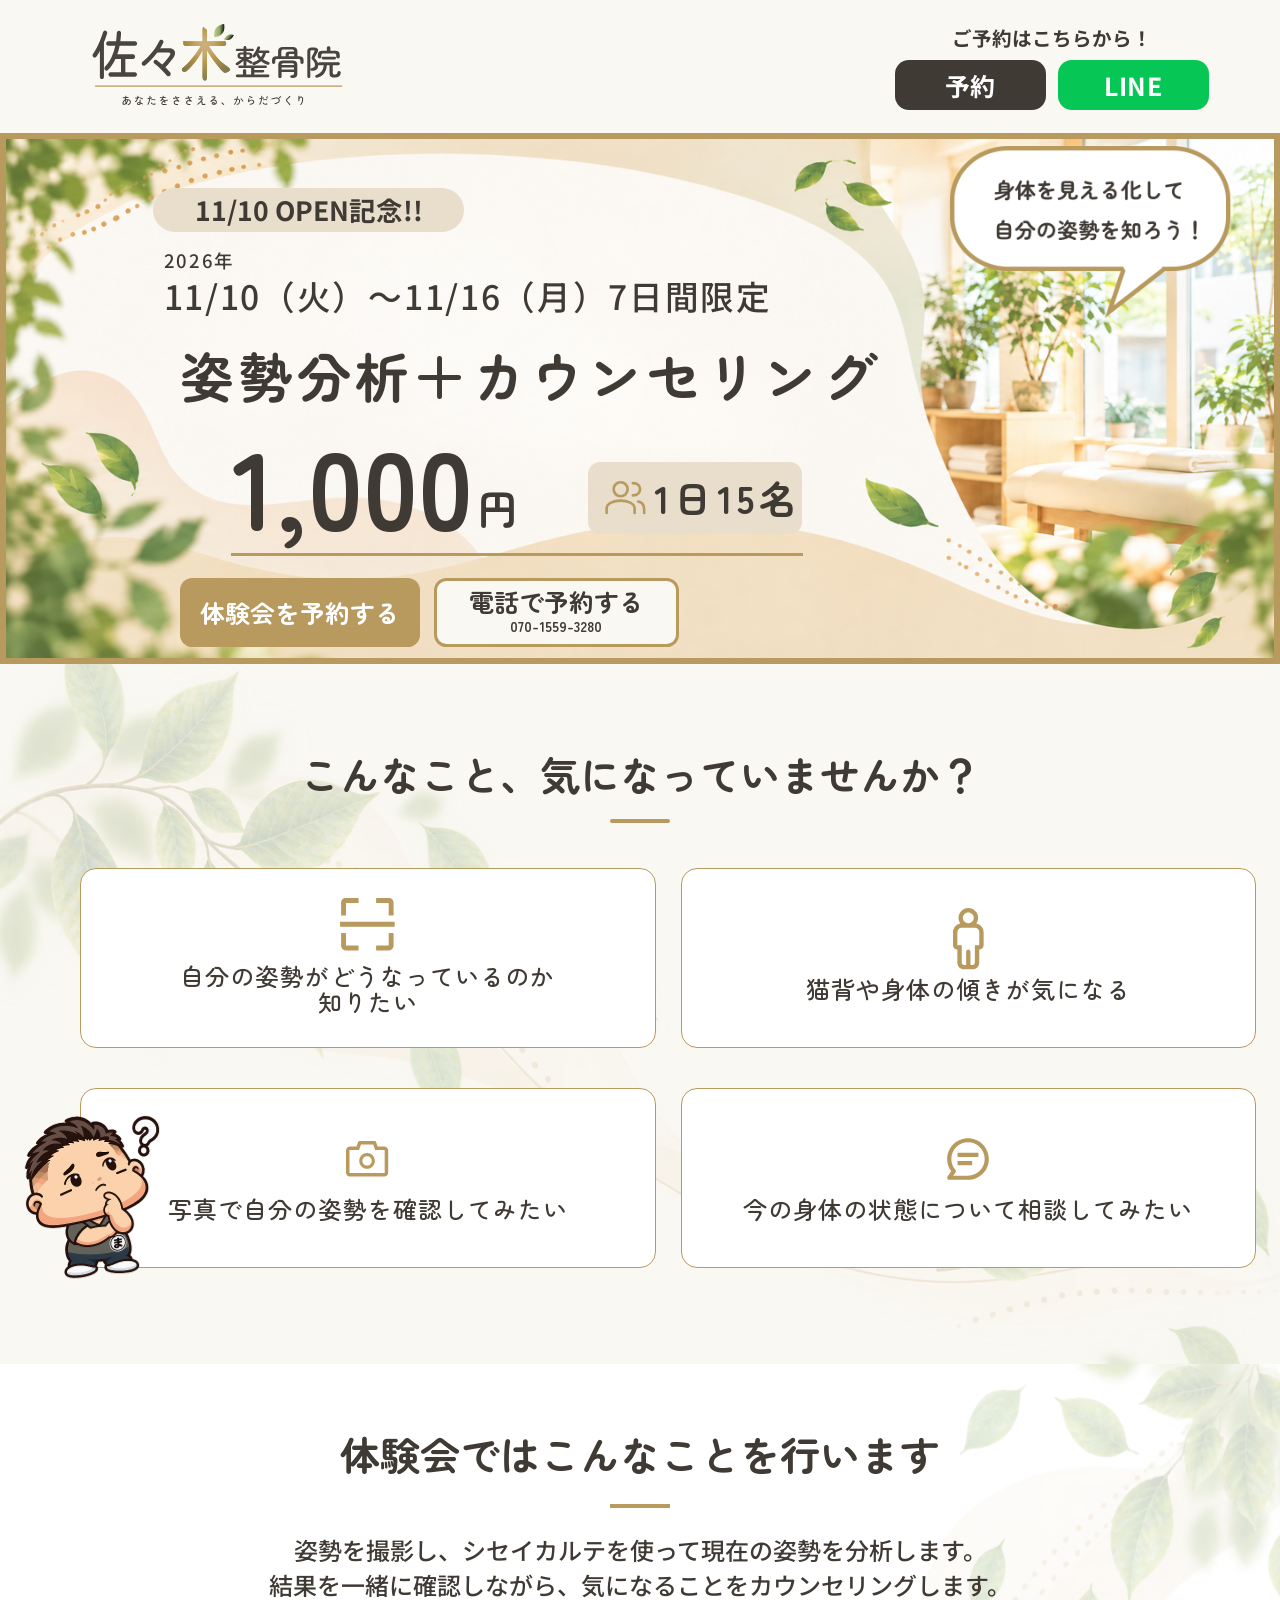
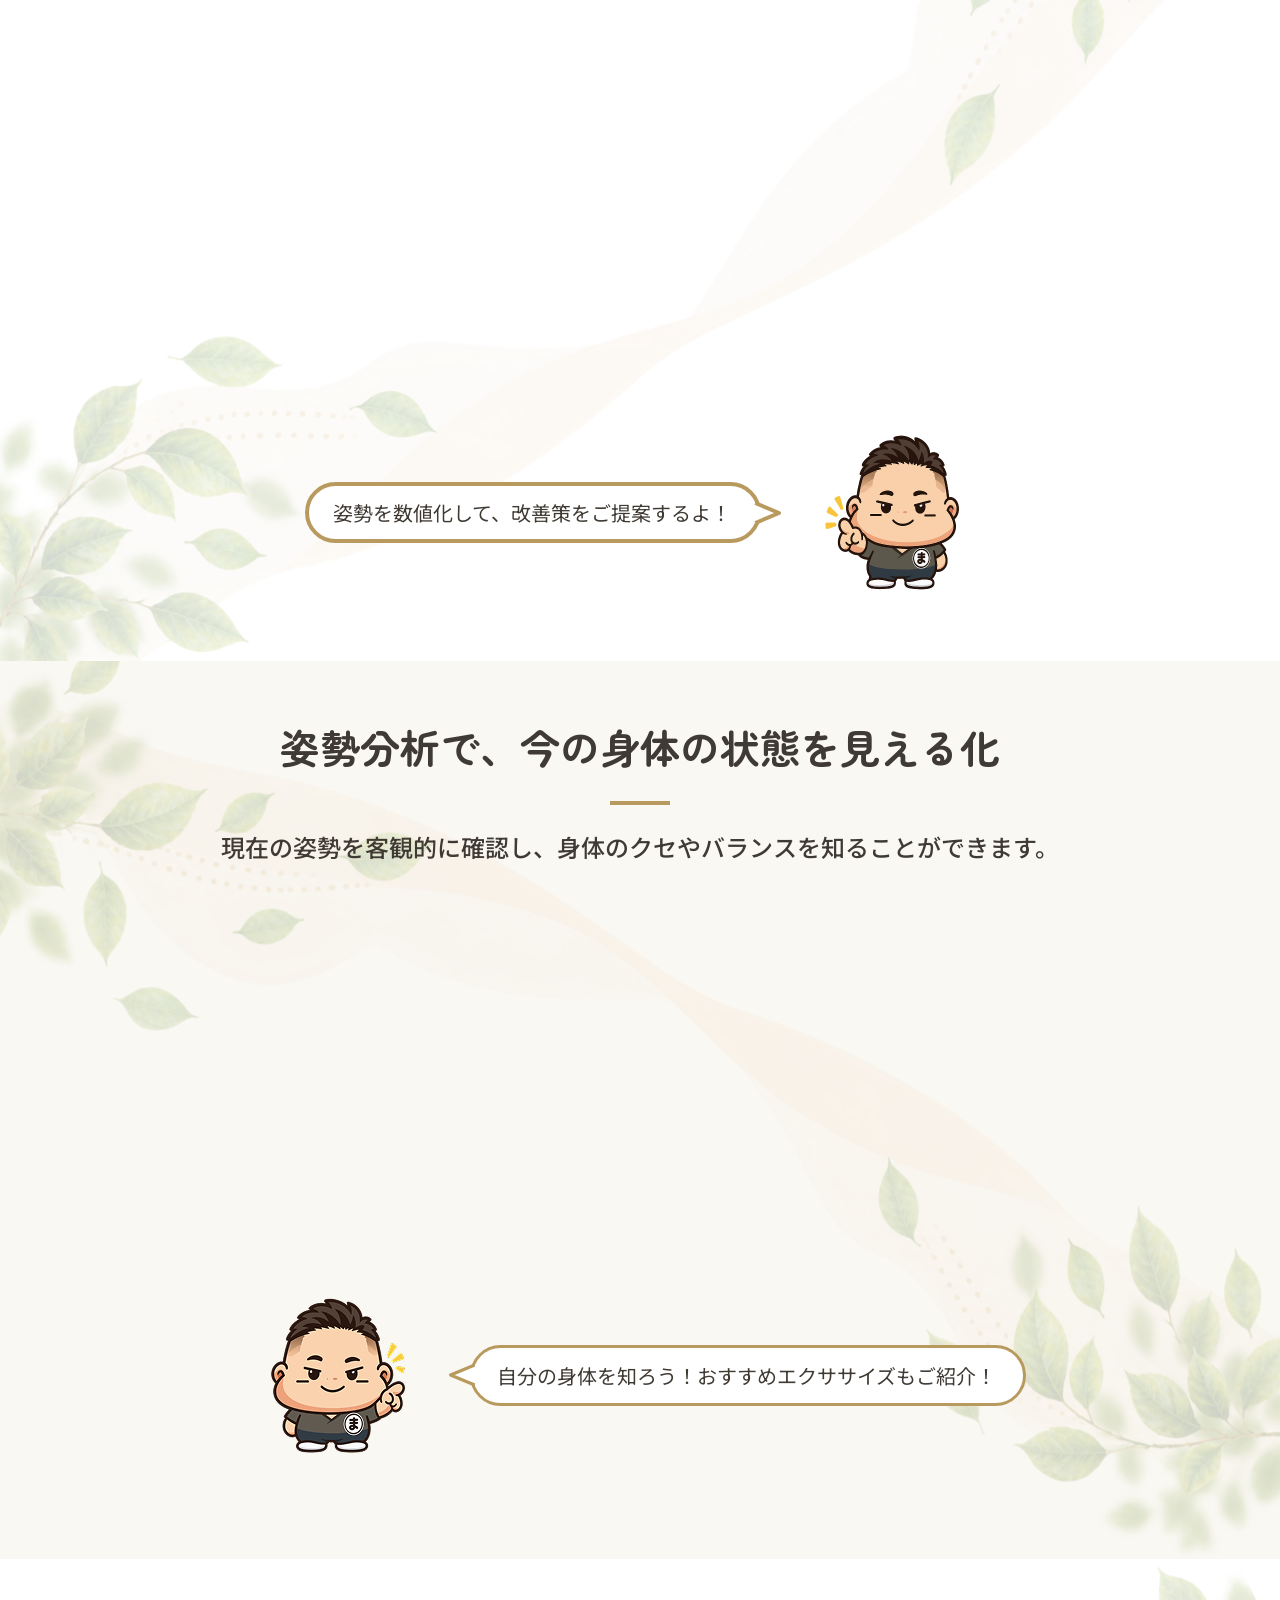
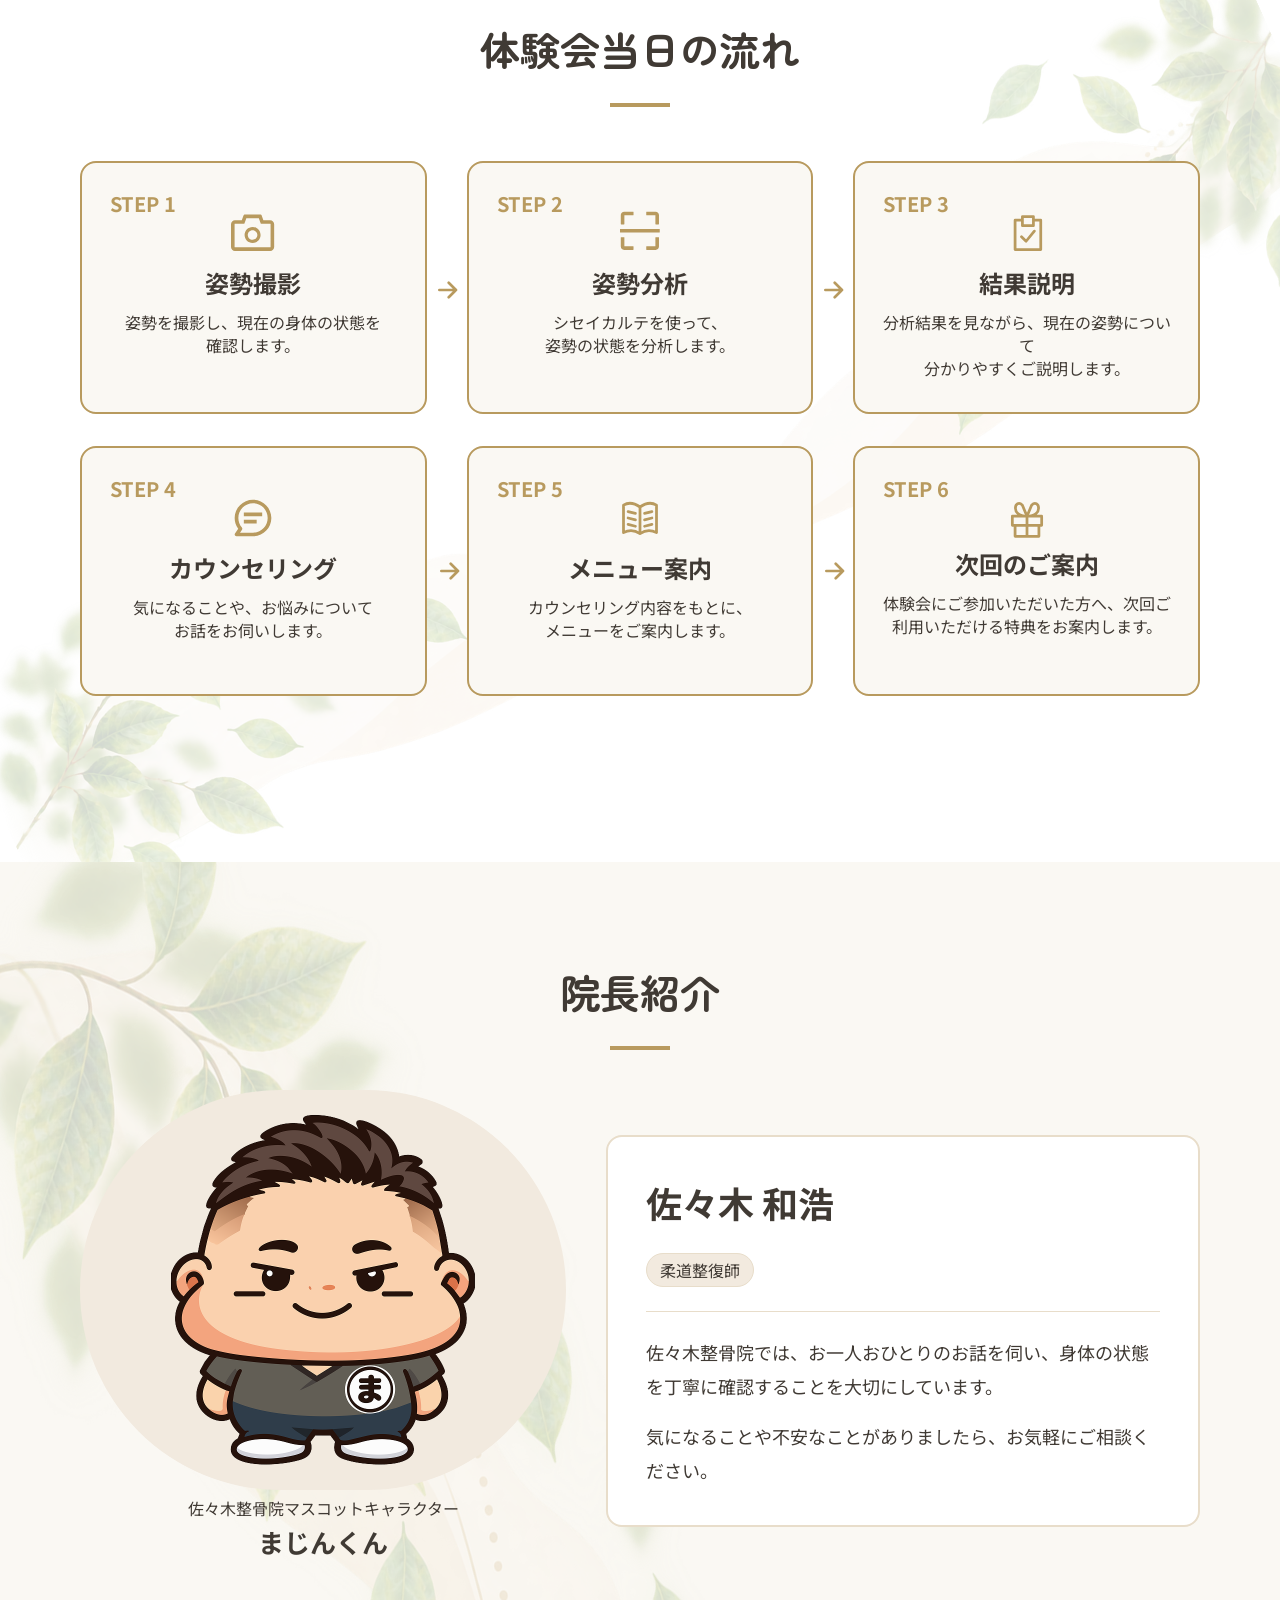
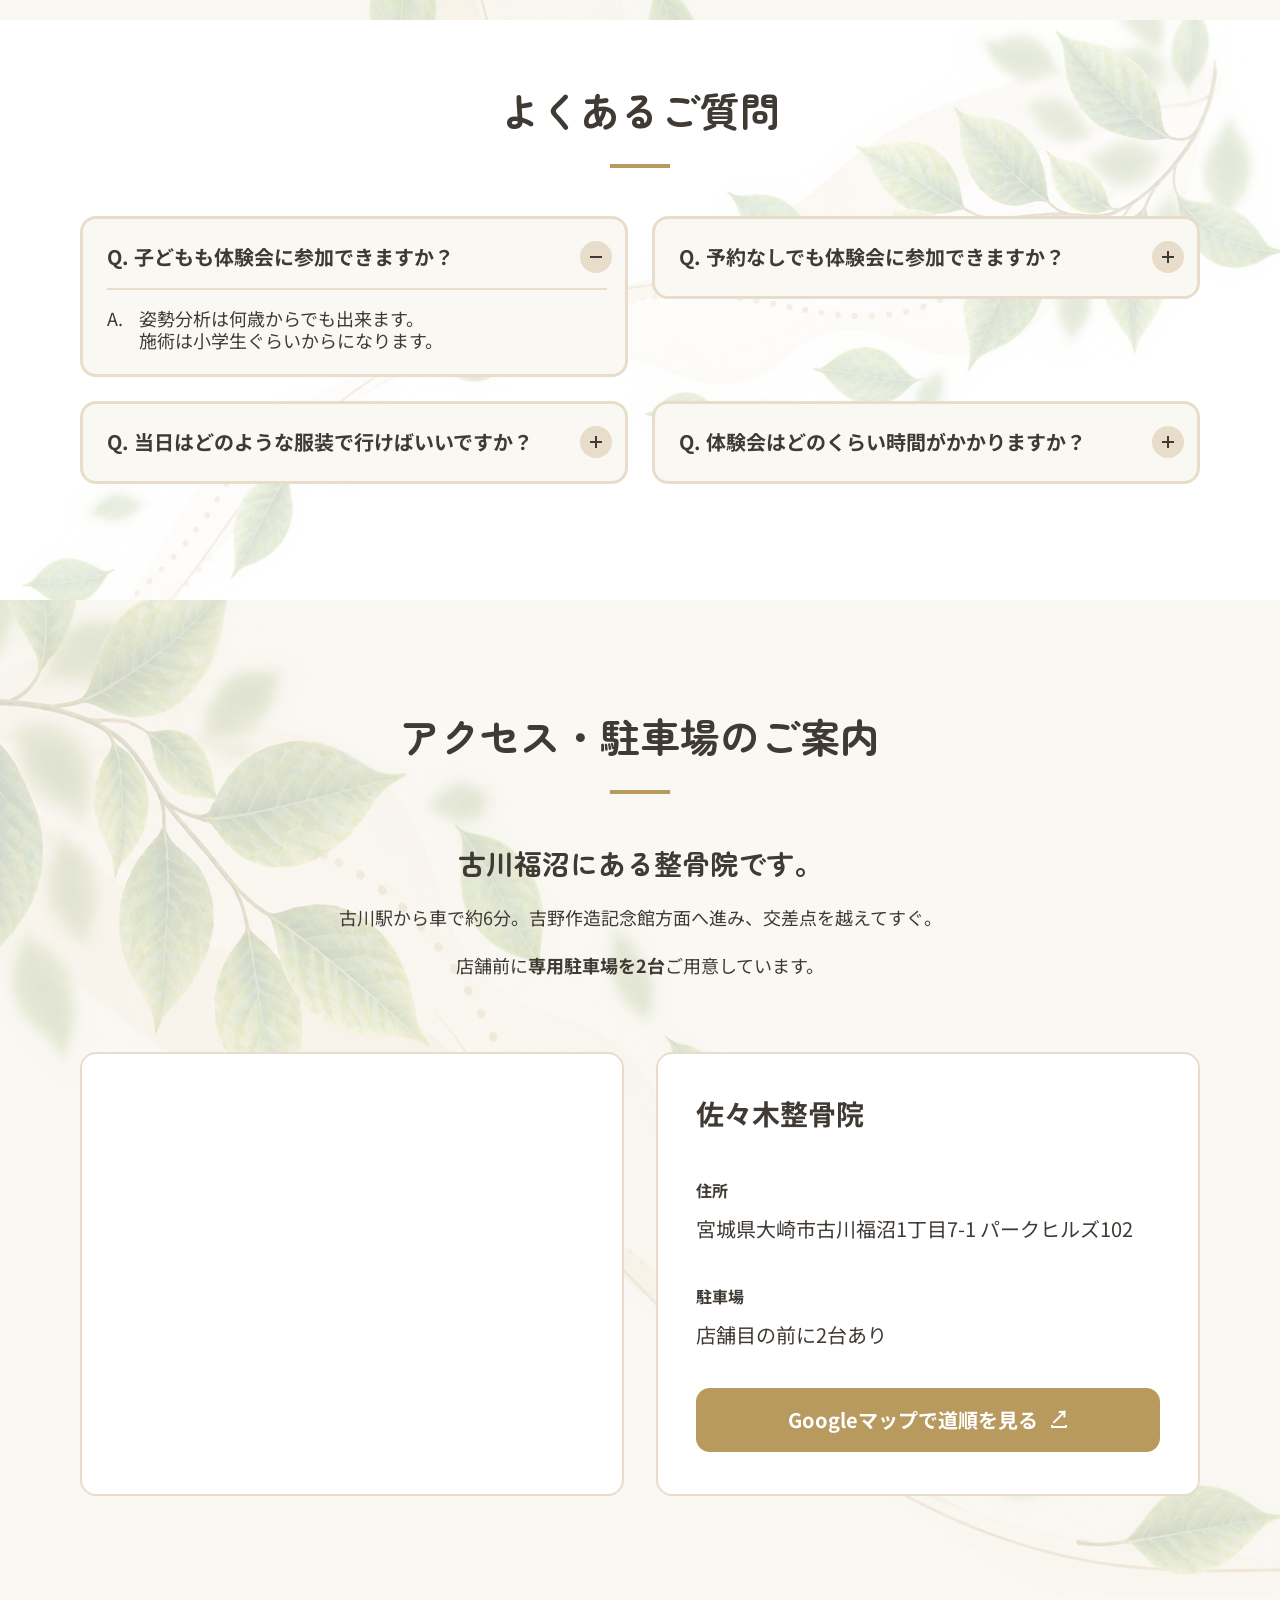
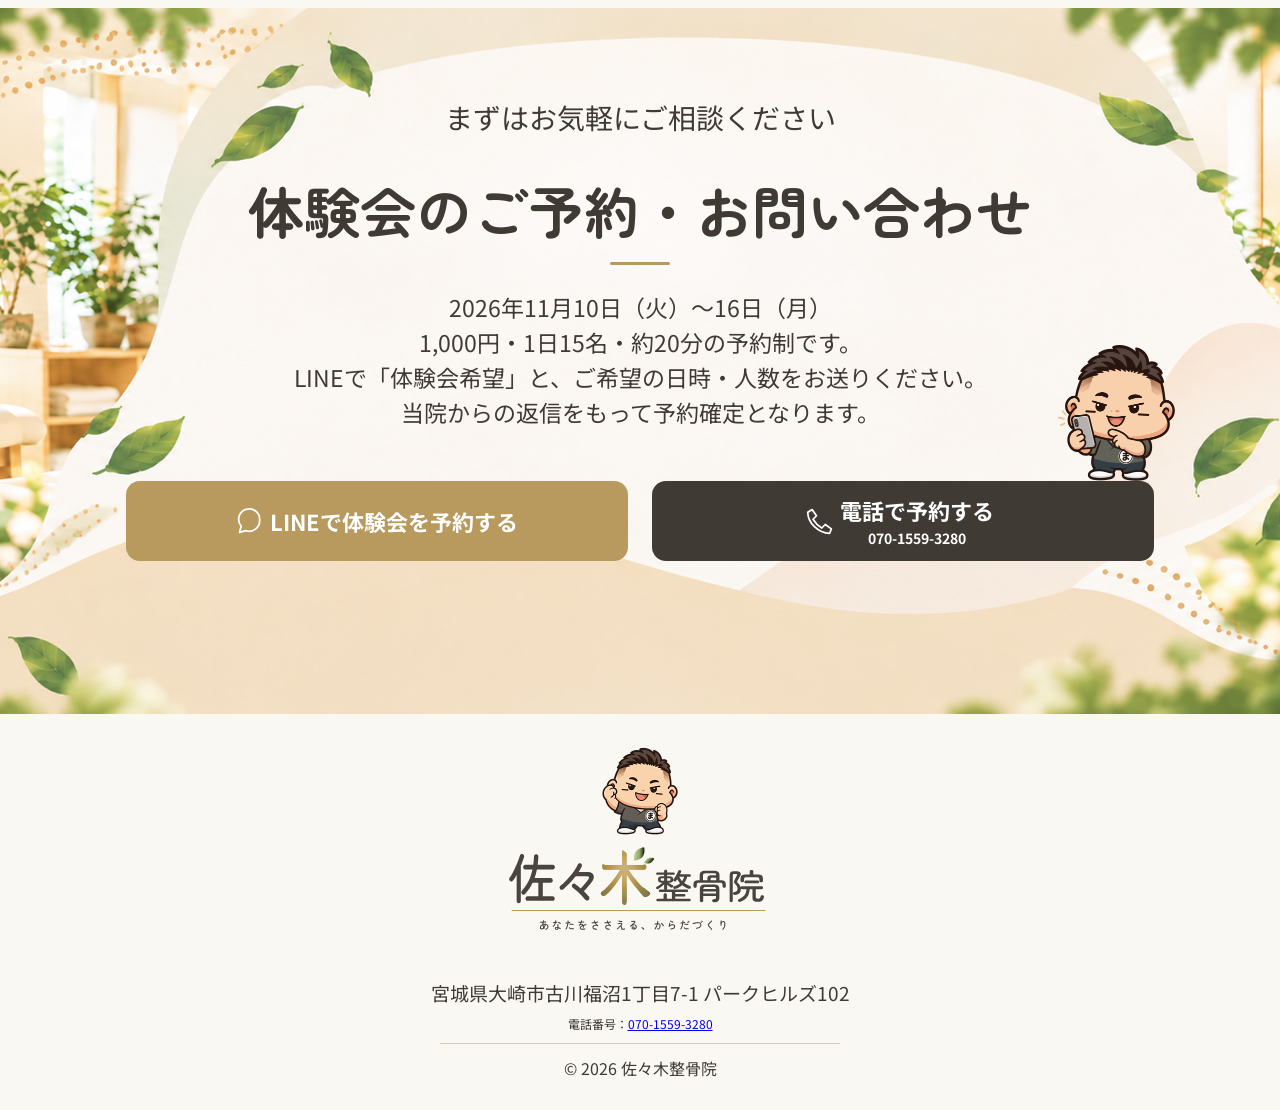
==== lp/index.html @ 13d1e6dd "Remove preview notice banner from event LP" ====
<!DOCTYPE html>
<html lang="ja">
<head>
    <meta charset="UTF-8">
    <meta name="viewport" content="width=device-width, initial-scale=1.0">
    <title>11/10〜11/16 姿勢分析体験会 | 佐々木整骨院・大崎市古川</title>
    <meta name="description" content="宮城県大崎市古川の佐々木整骨院。2026年11月10日（火）〜16日（月）、姿勢分析＋カウンセリングの体験会を開催。1,000円・1日15名・約20分の予約制。LINEでご予約ください。">
    <meta property="og:type" content="website">
    <meta property="og:locale" content="ja_JP">
    <meta property="og:site_name" content="佐々木整骨院">
    <meta property="og:title" content="11/10〜11/16 姿勢分析体験会 | 佐々木整骨院">
    <meta property="og:description" content="大崎市古川で姿勢分析＋カウンセリング。2026年11月10日〜16日、1,000円・1日15名・予約制。LINEからご予約いただけます。">
    <!-- Set canonical, og:url and absolute og:image after the production URL is confirmed. -->
    <link rel="stylesheet" href="css/style.css">
    <meta name="robots" content="noindex, nofollow">
</head>
<body>
  <header class="site-header">
    <div class="container header-inner">
      <a class="header-logo" href="./" aria-label="佐々木整骨院">
        <img src="images/header__logo.svg" alt="佐々木整骨院 ロゴ">
      </a>
      <nav class="header-actions" aria-label="主要メニュー">
        <div class="header-reserve">
          <div class="header-cta-note">ご予約はこちらから！</div>
          <div class="header-ctas">
            <a class="btn btn-reserve" href="https://lin.ee/tBGermr" target="_blank" rel="noopener noreferrer">予約</a>
            <a class="btn btn-line" href="https://lin.ee/tBGermr" target="_blank" rel="noopener noreferrer">LINE</a>
          </div>
        </div>
      </nav>
    </div>
  </header>

  <main>
    <section class="hero" role="region" aria-label="ヒーロー">
      <div class="hero-inner container">
        <div class="hero-content">
          <div class="hero-label">11/10 OPEN記念!!</div>
          <div class="hero-period"><span class="event-year">2026年</span>11/10（火）〜11/16（月）7日間限定</div>
          <h1 class="hero-title">姿勢分析＋カウンセリング</h1>

          <div class="hero-pricing">
            <div class="price-wrap">
              <div class="price-row"><span class="price-value">1,000</span><span class="price-unit">円</span></div>
            </div>
            <div class="capacity-wrap">
              <span class="capacity-icon" aria-hidden="true"></span>
              <span class="capacity-value">1日15名</span>
            </div>
          </div>

          <div class="hero-ctas">
            <a class="btn btn-primary" href="https://lin.ee/tBGermr" target="_blank" rel="noopener noreferrer">体験会を予約する</a>
            <a class="btn btn-secondary" href="tel:07015593280"><span class="phone-copy"><span>電話で予約する</span><span class="phone-number">070-1559-3280</span></span></a>
          </div>
        </div>
        <div class="hero-visual" aria-hidden="true">
          <picture class="hero-mascot-picture"><source media="(min-width:1024px)" srcset="images/majinkun_hero.png"><img class="hero-majin" src="images/majin-hero.png" alt="まじんくん" width="364" height="440" decoding="async"></picture>
          <img class="hero-bubble hero-bubble--sp" src="images/hero-bubble-sp.png" alt="" width="380" height="228" decoding="async">
          <img class="hero-bubble hero-bubble--pc" src="images/hero-bubble-pc.png" alt="" width="658" height="388" decoding="async">
        </div>
      </div>
    </section>
    <section class="problem-section" aria-label="こんなこと、気になっていませんか？">
      <div class="problem-inner">
        <img class="problem-deco" src="images/problem_decoration.png" alt="装飾" aria-hidden="true" width="2880" height="1400" decoding="async" loading="lazy">

        <h2 class="problem-title">こんなこと、<br class="problem-break-sp">気になっていませんか？</h2>
        <div class="problem-title-underline" aria-hidden="true"></div>

        <div class="problem-grid">
          <article class="problem-card">
            <img class="problem-icon" src="images/problem_icon_01.svg" alt="">
            <p>自分の姿勢が<br class="problem-break-sp">どうなっているのか<br class="problem-break-pc"><br class="problem-break-sp">知りたい</p>
          </article>
          <article class="problem-card">
            <img class="problem-icon" src="images/problem_icon_02.svg" alt="">
            <p>猫背や身体の傾きが<br class="problem-break-sp">気になる</p>
          </article>
          <article class="problem-card">
            <img class="problem-icon" src="images/problem_icon_03.svg" alt="">
            <p>写真で自分の姿勢を<br class="problem-break-sp">確認してみたい</p>
          </article>
          <article class="problem-card">
            <img class="problem-icon" src="images/problem_icon_04.svg" alt="">
            <p>今の身体の状態<br class="problem-break-sp">について<br class="problem-break-sp">相談してみたい</p>
          </article>
        </div>

        <img class="problem-majin" src="images/majinkun_problem.png" alt="まじんくん" aria-hidden="true" width="382" height="382" decoding="async" loading="lazy">
      </div>
    </section>

    <!-- All sections support desktop and mobile. -->
    <div class="lp-pc-rest">
      <section class="lp-experience lp-section" aria-labelledby="experience-title">
        <div class="lp-inner">
          <h2 class="lp-heading" id="experience-title">体験会では<br class="lp-experience-break-sp">こんなことを行います</h2>
          <p class="lp-intro">姿勢を撮影し、シセイカルテを使って<br class="lp-experience-break-sp">現在の姿勢を分析します。<br>結果を一緒に確認しながら、気になることを<br class="lp-experience-break-sp">カウンセリングします。</p>
          <div class="lp-tablets"><picture><source media="(max-width:1023px)" srcset="images/sp/experience__image--01.png"><img src="images/pc/experience__image--01.png" alt="シセイカルテによる正面からの姿勢分析の例" width="1080" height="720" decoding="async" loading="lazy"></picture><picture><source media="(max-width:1023px)" srcset="images/sp/experience__image--02.png"><img src="images/pc/experience__image--02.png" alt="シセイカルテによる横からの姿勢分析の例" width="1080" height="720" decoding="async" loading="lazy"></picture></div>
          <div class="lp-message"><p>姿勢を数値化して、<br class="lp-experience-break-sp">改善策をご提案するよ！</p><picture><source media="(max-width:1023px)" srcset="images/majinkun_experience.png"><img src="images/majinkun_experience.png" alt="まじんくん" width="334" height="334" decoding="async" loading="lazy"></picture></div>
        </div>
      </section>
      <section class="lp-benefits lp-section" aria-labelledby="benefits-title">
        <div class="lp-inner">
          <h2 class="lp-heading" id="benefits-title">姿勢分析で、<br class="lp-benefits-break-sp">今の身体の状態を見える化</h2>
          <p class="lp-intro">現在の姿勢を客観的に確認し、身体のクセやバランスを知ることができます。</p>
          <div class="lp-tablets"><picture><source media="(max-width:1023px)" srcset="images/sp/benefits__image-frame--01.png"><img src="images/pc/benefits__image-frame--01.png" alt="姿勢分析からわかる身体の状態の例" width="1080" height="720" decoding="async" loading="lazy"></picture><picture><source media="(max-width:1023px)" srcset="images/sp/benefits__image--02.png"><img src="images/pc/benefits__image--02.png" alt="おすすめエクササイズの紹介画面" width="1080" height="720" decoding="async" loading="lazy"></picture></div>
          <div class="lp-message lp-message-reverse"><p>自分の身体を知ろう！<br class="lp-benefits-break-sp">おすすめエクササイズも<span class="lp-benefits-phrase">ご紹介！</span></p><picture><source media="(max-width:1023px)" srcset="images/majinkun_benefits.png"><img src="images/majinkun_benefits.png" alt="まじんくん" width="167" height="167" decoding="async" loading="lazy"></picture></div>
        </div>
      </section>
      <section class="lp-flow lp-section" aria-labelledby="flow-title">
        <div class="lp-inner"><h2 class="lp-heading" id="flow-title">体験会当日の流れ</h2>
          <ol class="lp-steps">
            <li><span class="lp-step-number">STEP 1</span><img src="images/problem_icon_03.svg" alt=""><h3>姿勢撮影</h3><p>姿勢を撮影し、現在の身体の状態を<br>確認します。</p></li>
            <li><span class="lp-step-number">STEP 2</span><img src="images/problem_icon_01.svg" alt=""><h3>姿勢分析</h3><p>シセイカルテを使って、<br>姿勢の状態を分析します。</p></li>
            <li><span class="lp-step-number">STEP 3</span><svg viewBox="0 0 48 48" aria-hidden="true"><path d="M18 10h-7v32h28V10h-7M19 6h12v10H19zM18 28l5 5 9-11"/></svg><h3>結果説明</h3><p>分析結果を見ながら、現在の姿勢について<br>分かりやすくご説明します。</p></li>
            <li><span class="lp-step-number">STEP 4</span><img class="lp-flow-icon-pc" src="images/problem_icon_04.svg" alt=""><svg class="lp-flow-icon-sp" viewBox="0 0 48 48" aria-hidden="true"><path d="M29 14V9a4 4 0 0 0-4-4H8a4 4 0 0 0-4 4v28l9-9h5M25 21h15a4 4 0 0 1 4 4v19l-9-7H25a4 4 0 0 1-4-4v-8a4 4 0 0 1 4-4z"/></svg><h3>カウンセリング</h3><p>気になることや、お悩みについて<br>お話をお伺いします。</p></li>
            <li><span class="lp-step-number">STEP 5</span><svg viewBox="0 0 48 48" aria-hidden="true"><path d="M24 12Q14 5 6 10v30q9-5 18 1 9-6 18-1V10q-8-5-18 2v29M11 17l8 2m-8 5 8 2m-8 5 8 2m10-14 8-2m-8 9 8-2m-8 9 8-2"/></svg><h3>メニュー案内</h3><p>カウンセリング内容をもとに、<br>メニューをご案内します。</p></li>
            <li><span class="lp-step-number">STEP 6</span><svg viewBox="0 0 48 48" aria-hidden="true"><path d="M8 22h32v10H8zM11 32v12h26V32M24 22v22M24 22c-19 0-13-20-5-12l5 12c19 0 13-20 5-12z"/></svg><h3>次回のご案内</h3><p>体験会にご参加いただいた方へ、次回ご利用いただける特典をお案内します。</p></li>
          </ol>
        </div>
      </section>
      <section class="lp-director lp-section" aria-labelledby="director-title">
        <div class="lp-inner"><h2 class="lp-heading" id="director-title">院長紹介</h2>
          <div class="lp-director-grid"><figure><div class="lp-mascot-circle"><picture><source media="(max-width:1023px)" srcset="images/majinkun_director.png"><img src="images/majinkun_director.png" alt="佐々木整骨院のまじんくん" width="760" height="760" decoding="async" loading="lazy"></picture></div><figcaption>佐々木整骨院マスコットキャラクター<br><strong>まじんくん</strong></figcaption></figure>
            <div class="lp-director-card"><h3>佐々木 和浩</h3><span class="lp-qualification">柔道整復師</span><div class="lp-director-copy"><p>佐々木整骨院では、お一人おひとりのお話を伺い、身体の状態を丁寧に確認することを大切にしています。</p><p>気になることや不安なことがありましたら、お気軽にご相談ください。</p></div></div>
          </div>
        </div>
      </section>
      <section class="lp-faq lp-section" aria-labelledby="faq-title">
        <div class="lp-inner"><h2 class="lp-heading" id="faq-title">よくあるご質問</h2>
          <div class="lp-faq-grid">
            <article class="lp-faq-item lp-faq-open"><h3><button class="lp-faq-toggle" type="button" id="faq-question-1" aria-expanded="true" aria-controls="faq-answer-1">Q. 子どもも体験会に参加できますか？<span aria-hidden="true">−</span></button></h3><p id="faq-answer-1" aria-labelledby="faq-question-1"><span>A.</span>姿勢分析は何歳からでも出来ます。<br>施術は小学生ぐらいからになります。</p></article>
            <article class="lp-faq-item"><h3><button class="lp-faq-toggle" type="button" id="faq-question-3" aria-expanded="false" aria-controls="faq-answer-3">Q. 予約なしでも体験会に参加できますか？<span aria-hidden="true">＋</span></button></h3><p id="faq-answer-3" aria-labelledby="faq-question-3" hidden><span>A.</span>体験会は予約制です。LINEまたはお電話からご予約ください。</p></article>
            <article class="lp-faq-item"><h3><button class="lp-faq-toggle" type="button" id="faq-question-2" aria-expanded="false" aria-controls="faq-answer-2">Q. 当日はどのような服装で行けばいいですか？<span aria-hidden="true">＋</span></button></h3><p id="faq-answer-2" aria-labelledby="faq-question-2" hidden><span>A.</span>動きやすい服装でお越しください。お着替えもご用意しています。</p></article>
            <article class="lp-faq-item"><h3><button class="lp-faq-toggle" type="button" id="faq-question-4" aria-expanded="false" aria-controls="faq-answer-4">Q. 体験会はどのくらい時間がかかりますか？<span aria-hidden="true">＋</span></button></h3><p id="faq-answer-4" aria-labelledby="faq-question-4" hidden><span>A.</span>約20分を予定しています。</p></article>
          </div>
        </div>
      </section>
      <section class="lp-access lp-section" aria-labelledby="access-title">
        <div class="lp-inner"><h2 class="lp-heading" id="access-title">アクセス・駐車場のご案内</h2>
          <div class="lp-access-intro"><h3>古川福沼にある整骨院です。</h3><p>古川駅から車で約6分。吉野作造記念館方面へ進み、交差点を越えてすぐ。</p><p>店舗前に<strong>専用駐車場を2台</strong>ご用意しています。</p></div>
                <div class="lp-access-grid"><div class="lp-map-placeholder"><iframe title="佐々木整骨院の所在地（宮城県大崎市古川福沼1丁目7-1 パークヒルズ102）" src="https://www.google.com/maps/embed?pb=!1m18!1m12!1m3!1d3118.8140853382542!2d140.9723895!3d38.584128899999996!2m3!1f0!2f0!3f0!3m2!1i1024!2i768!4f13.1!3m3!1m2!1s0x5f8913259c5616df%3A0xccb74fc03984ee79!2z5L2Q44CF5pyo5pW06aqo6Zmi!5e0!3m2!1sja!2sjp!4v1791988123013!5m2!1sja!2sjp" loading="lazy" referrerpolicy="no-referrer-when-downgrade" allowfullscreen></iframe></div><div class="lp-access-card"><h3>佐々木整骨院</h3><dl><dt>住所</dt><dd class="lp-access-address"><span class="lp-access-postal">〒989-6105<br></span>宮城県大崎市古川福沼1丁目7-1<br class="lp-access-address-break"> パークヒルズ102</dd><dt>駐車場</dt><dd><span class="lp-access-parking-pc">店舗目の前に2台あり</span><span class="lp-access-parking-sp">店舗前の専用駐車場2台あり</span></dd></dl><a class="lp-map-link" href="https://www.google.com/maps/dir/?api=1&amp;destination=38.5842095%2C140.9722274&amp;travelmode=driving" target="_blank" rel="noopener noreferrer">Googleマップで道順を見る <span aria-hidden="true">↗</span></a></div></div>
        </div>
      </section>
      <section class="lp-contact" aria-labelledby="contact-title"><div class="lp-inner"><p class="lp-contact-lead">まずはお気軽にご相談ください</p><h2 class="lp-heading" id="contact-title">体験会のご予約・<br class="lp-contact-break-sp">お問い合わせ</h2><p class="lp-contact-note">2026年11月10日（火）〜16日（月）<br>1,000円・1日15名・約20分の予約制です。<br>LINEで「体験会希望」と、ご希望の日時・人数をお送りください。<br>当院からの返信をもって予約確定となります。</p><div class="lp-contact-actions"><a class="contact-link" href="https://lin.ee/tBGermr" target="_blank" rel="noopener noreferrer"><span aria-hidden="true"><svg class="lp-contact-icon-pc" viewBox="0 0 32 32"><path d="M27 15a12 12 0 0 1-16 12l-7 2 2-7A12 12 0 1 1 27 15z"/></svg><svg class="lp-contact-icon-sp" viewBox="0 0 32 32"><path d="M27 15a12 12 0 0 1-16 12l-7 2 2-7A12 12 0 1 1 27 15z"/></svg></span> LINEで体験会を予約する</a><a class="contact-link" href="tel:07015593280"><span aria-hidden="true"><svg class="lp-contact-icon-pc" viewBox="0 0 32 32"><path d="m7 3 5 7-4 4c3 5 5 7 10 10l4-4 7 5-2 5C14 30 2 18 2 6z"/></svg><svg class="lp-contact-icon-sp" viewBox="0 0 32 32"><path d="m7 3 5 7-4 4c3 5 5 7 10 10l4-4 7 5-2 5C14 30 2 18 2 6z"/></svg></span> <span class="phone-copy"><span>電話で予約する</span><span class="phone-number">070-1559-3280</span></span></a><picture><source media="(max-width:1023px)" srcset="images/majinkun_cta.png"><img src="images/majinkun_cta.png" alt="" aria-hidden="true" width="234" height="271" decoding="async" loading="lazy"></picture></div></div></section>
      <footer class="lp-footer"><picture><source media="(max-width:1023px)" srcset="images/majinkun_footer.png"><img class="lp-footer-mascot" src="images/majinkun_footer.png" alt="まじんくん" width="188" height="188" decoding="async" loading="lazy"></picture><img class="lp-footer-logo" src="images/header__logo.svg" alt="佐々木整骨院 あなたをささえる、からだづくり"><p><span class="lp-footer-postal">〒989-6105<br></span>宮城県大崎市古川福沼1丁目7-1<br class="lp-footer-address-break"> パークヒルズ102</p><small>電話番号：<a href="tel:07015593280">070-1559-3280</a></small><div class="lp-copyright">© 2026 佐々木整骨院</div></footer>
    </div>
  </main>

  <script src="js/main.js" defer></script>
</body>
</html>
---- lp/css/style.css ----
@import url('https://fonts.googleapis.com/css2?family=Noto+Sans+JP:wght@400;500;700&family=Zen+Maru+Gothic:wght@500;700&display=swap');
/* Basic reset */
*{box-sizing:border-box}
html,body{margin:0;padding:0;font-family:YuGothic, "Hiragino Kaku Gothic ProN", Meiryo, sans-serif;color:#111}
.container{width:100%;max-width:1440px;margin:0 auto;padding:0 16px}

/* Header */
.site-header{background:#fff;border-bottom:1px solid #eee;position:sticky;top:0;z-index:60}
.header-inner{display:flex;align-items:center;justify-content:space-between;height:72px}
.header-logo{display:inline-block}
.header-logo img{display:block;max-width:335px;width:auto;height:44px}
.header-reserve{display:flex;flex-direction:column;align-items:center}
.header-cta-note{font-family:"Noto Sans JP",sans-serif;font-size:12px;color:#403A34;margin-bottom:8px;text-align:center}
.header-ctas{display:flex;gap:10px;align-items:center}
.header-actions{display:flex;gap:10px}
.btn{display:inline-flex;align-items:center;justify-content:center;padding:0 18px;height:42px;border-radius:999px;text-decoration:none;color:#fff;font-weight:700;letter-spacing:0.02em;transition:opacity .2s ease}
.btn:hover{opacity:.92}
.btn-line{background:#00b900;color:#fff}
.btn-reserve{background:#333;color:#fff}

@media (min-width:1024px){
    .site-header{height:clamp(120px,10.4167vw,150px);background:#FAF8F3;border-bottom:none;box-shadow:none}
	.header-inner{height:100%;padding:0 clamp(40px,5.5556vw,80px);max-width:1440px}
	.header-logo{display:inline-block}
	.header-logo img{width:clamp(238px,23.2639vw,335px);height:auto;max-width:335px}
	.header-reserve{align-items:center}
	.header-cta-note{font-size:clamp(18px,1.5278vw,22px);font-weight:700;margin-bottom:8px;line-height:1.5;text-align:center}
	.header-ctas{gap:12px}
	.header-actions{gap:14px}
	.btn{height:52px;padding:0 24px;font-size:18px;border-radius:12px}
	.header-ctas .btn{width:clamp(136px,11.8056vw,170px);height:clamp(44px,3.8889vw,56px);padding:0 16px;border-radius:14px;font-family:"Noto Sans JP",sans-serif;font-size:clamp(22px,1.9444vw,28px);line-height:1;font-weight:700}
	.header-ctas .btn-reserve{background:#403A34;color:#fff}
	.header-ctas .btn-line{background:#06C755;color:#fff}
}

/* Hero */
.hero{background-image:url('../images/hero-bg-sp.png');background-size:cover;background-position:center;padding:28px 0}
.hero{position:relative}
.hero-inner{display:flex;flex-direction:column;align-items:flex-start;gap:16px;position:relative}
.hero-content{max-width:560px;z-index:3}
.hero-label{display:inline-block;background:#fff6d6;color:#e29a00;font-family:"Noto Sans JP",sans-serif;font-size:14px;font-weight:700;line-height:1;letter-spacing:0;padding:10px 16px;border-radius:999px;margin-bottom:10px}
.hero-period{font-family:"Noto Sans JP",sans-serif;font-size:18px;font-weight:500;line-height:1;letter-spacing:0.05em;color:#403A34;margin-bottom:14px}
.hero-title{font-family:"Zen Maru Gothic","Noto Sans JP",sans-serif;font-size:24px;font-weight:700;line-height:1.2;letter-spacing:0.08em;color:#403A34;margin:0 0 12px}
.hero-pricing{display:flex;align-items:flex-end;gap:18px;margin:0 0 18px}
.price-wrap{display:flex;flex-direction:column;gap:6px}
.price-row{display:flex;align-items:flex-end;gap:2px}
.price-value{font-family:"Zen Maru Gothic","Noto Sans JP",sans-serif;font-size:52px;line-height:1;font-weight:700;letter-spacing:0;color:#403A34}
.price-unit{font-family:"Zen Maru Gothic","Noto Sans JP",sans-serif;font-size:22px;line-height:1;font-weight:700;letter-spacing:0;color:#403A34;margin-bottom:8px}
.capacity-wrap{display:flex;align-items:center;gap:8px;padding:8px 14px;border-radius:12px;background:#F3E5C7}
.capacity-icon{width:18px;height:18px;border-radius:50%;background:#CFAE72;display:inline-block;position:relative}
.capacity-icon::before{content:"";position:absolute;left:50%;top:50%;transform:translate(-50%,-50%);width:10px;height:10px;border-radius:50%;background:#fff}
.capacity-value{font-family:"Zen Maru Gothic","Noto Sans JP",sans-serif;font-size:18px;font-weight:700;line-height:1;letter-spacing:0.12em;color:#403A34}
.hero-ctas{display:flex;gap:12px}
.btn-primary,.btn-secondary{display:inline-flex;align-items:center;justify-content:center;min-height:52px;padding:0 22px;border-radius:12px;font-family:"Zen Maru Gothic","Noto Sans JP",sans-serif;font-weight:700;text-decoration:none;white-space:nowrap}
.btn-primary{background:#ff7f00;color:#fff;font-size:28px;letter-spacing:0}
.btn-secondary{background:#fff;color:#0d2b45;border:1px solid rgba(13,43,69,0.2);font-size:28px;font-weight:500;letter-spacing:0}

/* PC Hero: dimensions follow the 1440 x 597 reference canvas. */
.hero-mascot-picture{display:contents}
.hero-mascot-picture source{display:none}
@media (min-width:1024px){
  .hero{background-image:url('../images/pc/hero__background_pc.png');height:clamp(424.5px,41.4583vw,597px);padding:0;border:3px solid #B89A5E;box-shadow:inset 0 0 0 3px #B89A5E}
  .hero-inner{container-type:inline-size;display:block;max-width:1440px;height:100%;padding:0}
  .hero-content{position:absolute;left:12.1%;top:9.6%;width:62%;max-width:none;padding:0}
  .hero .hero-label{position:relative;left:-.314cqw;top:.16cqw;display:flex;align-items:center;justify-content:center;width:24.407cqw;height:3.417cqw;padding:.56cqw 1.39cqw;margin:0 0 1.456cqw;background:#E8DECB;color:#403A34;text-align:center;font-size:2.083cqw;line-height:1}
  .hero .hero-period{font-size:2.639cqw;line-height:1;letter-spacing:.05em;margin:0 0 2.36cqw;white-space:nowrap;border-left:5px solid transparent;padding-left:calc(.28cqw - 2px)}
  .hero .hero-title{font-size:4.236cqw;letter-spacing:.08em;line-height:1;margin:0 0 2.22cqw 1.8cqw;white-space:nowrap}
  .hero .hero-pricing{display:flex;align-items:center;gap:5.7cqw;position:relative;width:44.86cqw;margin:0 0 0 5.83cqw;padding-bottom:1.11cqw;border-bottom:3px solid #B89A5E;flex-wrap:nowrap}
  .hero .price-row{align-items:flex-end;gap:.28cqw;white-space:nowrap}
  .hero .price-value{font-size:8.542cqw;letter-spacing:0;line-height:1}
  .hero .price-unit{font-size:3.194cqw;margin-bottom:.83cqw;white-space:nowrap}
  .hero .capacity-wrap{position:absolute;left:28cqw;top:2.45cqw;height:5.718cqw;padding:.7cqw 1.25cqw;border-radius:.97cqw;gap:.56cqw;flex-shrink:0;white-space:nowrap;background:#E8DECB}
  .hero .capacity-icon{width:3.33cqw;height:3.33cqw;flex-shrink:0;border-radius:0;background:transparent url("data:image/svg+xml,%3Csvg xmlns='http://www.w3.org/2000/svg' viewBox='0 0 48 48' fill='none' stroke='%23B89A5E' stroke-width='3' stroke-linecap='round'%3E%3Ccircle cx='19' cy='14' r='8'/%3E%3Cpath d='M3 41v-5c0-12 32-12 32 0v5M33 7c11 0 11 14 0 14M39 28c6 1 7 5 7 13'/%3E%3C/svg%3E") center/contain no-repeat}
  .hero .capacity-icon::before{content:none}
  .hero .capacity-value{font-size:2.986cqw;letter-spacing:.12em;margin-right:-.4em;line-height:1}
  .hero .hero-ctas{position:relative;width:39.17cqw;height:auto;gap:1.11cqw;margin:1.67cqw 0 0 1.8cqw;flex-wrap:nowrap}
  .hero .hero-ctas .btn{flex:1;min-width:0;height:5.42cqw;min-height:0;padding:0 .83cqw;border-radius:.97cqw;font-size:1.944cqw;line-height:1;font-weight:700}
  .hero .btn-primary{background:#B89A5E;color:#fff}
  .hero .btn-secondary{background:#FAF8F3;color:#403A34;border:3px solid #B89A5E}
  .hero-visual{position:absolute;inset:0;z-index:2;pointer-events:none}
  .hero-majin{position:absolute;right:0;bottom:2.5%;width:41.67cqw;height:auto}
  .hero-bubble--sp{display:none}
  .hero-bubble--pc{position:absolute;right:2.8%;top:2%;width:22.85cqw;height:auto;display:block}
}
/* 03_Problem セクション（PCのみ） */
@media (min-width:1024px){
	.problem-section{background:#FAF8F3 url('../images/pc/problem__decoration-image.png') center / 100% 100% no-repeat;padding:60px 0 96px;overflow:hidden}
	.problem-inner{max-width:1280px;margin:0 auto;position:relative}
	.problem-title{position:relative;top:20px;font-family:"Zen Maru Gothic","Noto Sans JP",sans-serif;font-weight:700;font-size:40px;line-height:150%;color:#403A34;text-align:center;margin:0}
	.problem-title-underline{width:60px;height:4px;background:#B89A5E;margin:35px auto 0;border-radius:2px}

	/* グリッド位置は 1280px コンテナ基準、左列 start=144px で列幅 500px、列間25px */
	.problem-grid{padding-left:144px;margin-top:45px;display:grid;grid-template-columns:500px 500px;column-gap:25px;row-gap:40px}
	.problem-card{width:500px;height:180px;background:#fff;border:1px solid #B89A5E;border-radius:16px;padding:24px;display:flex;flex-direction:column;gap:14px;align-items:center;justify-content:center;text-align:center}
	.problem-card p{font-family:"Zen Maru Gothic","Noto Sans JP",sans-serif;font-weight:500;font-size:24px;letter-spacing:1px;color:#403A34;margin:0}
	.problem-card:nth-of-type(1) p{line-height:26.4px}
	.problem-card:nth-of-type(n+2) p{line-height:24.4px}


}

/* Problem section images and icon sizing (PC only) */
@media (min-width:1024px){
	.problem-deco{display:none}
	.problem-inner{position:relative;z-index:2}
	/* PNG already includes the PDF tilt; compensate for its rotated export canvas. */
	.problem-majin{position:absolute;top:384.11px;left:8.11px;width:174.5px;height:174.5px;transform:scale(1.09297);z-index:3;pointer-events:none}
	.problem-card{position:relative;z-index:2}
	.problem-icon{display:block;width:48px;height:48px;margin:0;flex-shrink:0}
	/* Match PDF artwork sizes; retain the 48px flow height for the card copy. */
	.problem-card:nth-of-type(1) .problem-icon{width:55px;height:auto;margin-block:-2.5px}
	.problem-card:nth-of-type(2) .problem-icon{width:31px;height:auto;margin-block:-7px}
	.problem-card:nth-of-type(3) .problem-icon{width:43px;height:auto;margin-block:6px}
	.problem-card:nth-of-type(4) .problem-icon{width:50px;height:auto;margin-block:-1px}
	.problem-card p{margin:0;text-align:center;max-width:100%}
}

/* Accessibility helpers */
.sr-only{position:absolute;width:1px;height:1px;padding:0;margin:-1px;overflow:hidden;clip:rect(0,0,0,0);white-space:nowrap;border:0}

/* small screens tweaks */
@media (max-width:420px){
	.logo{font-size:16px}
	.hero-title{font-size:20px}
}

/* SP hero: reserve the illustration above the stacked reservation buttons. */
@media (max-width:1023px){
	.hero-content{width:100%;min-width:0}
	.hero-ctas{flex-direction:column;width:100%;gap:12px;margin-top:224px}
	.hero-ctas .btn{width:100%;min-width:0;padding:0 12px;font-size:18px;line-height:1.4}
	.hero-visual{position:absolute;left:16px;right:16px;bottom:140px;height:200px;pointer-events:none}
	.hero-majin{position:absolute;width:182px;max-width:52%;height:auto;right:16px;bottom:0}
	.hero-bubble--sp{position:absolute;width:190px;max-width:52%;height:auto;left:0;top:20px}
	.hero-bubble--pc{display:none}
}

.problem-break-sp{display:none}
/* SP Problem: the desktop decoration must not occupy document flow. */
@media (max-width:1023px){
	.problem-section{position:relative;background:#FAF8F3 url('../images/sp/problem__leaf-image--bottom-right.png') right bottom / 170px auto no-repeat;padding:60px 20px 20px;color:#403A34;font-family:"Zen Maru Gothic","Noto Sans JP",sans-serif}
	.problem-inner{position:relative;isolation:isolate;max-width:430px;margin:0 auto}
	.problem-deco{display:none}
	.problem-section::before{content:"";position:absolute;inset:0;background:url('../images/sp/problem__leaf-image--top-left.png') left top / min(100%,390px) auto no-repeat;pointer-events:none}
	.problem-title{max-width:300px;margin:0 auto;text-align:center;font-size:24px;font-weight:700;line-height:1.5}
	.problem-title-underline{width:32px;height:3px;margin:12px auto 0;background:#B89A5E}
	.problem-grid{display:grid;grid-template-columns:repeat(2,minmax(0,1fr));grid-auto-rows:1fr;gap:12px;margin-top:28px}
	.problem-card{min-width:0;display:flex;flex-direction:column;align-items:center;justify-content:center;gap:12px;padding:18px 8px;border:1px solid #B89A5E;border-radius:10px;background:#fff;text-align:center}
	.problem-icon{display:block;width:28px;height:28px;flex-shrink:0}
	.problem-card p{max-width:100%;margin:0;font-size:14px;font-weight:500;line-height:1.5;overflow-wrap:anywhere}
	.problem-break-pc{display:none}
	.problem-break-sp{display:inline}
	.problem-majin{display:block;width:100px;max-width:100%;height:auto;margin:20px auto 0}
}

.lp-pc-rest{display:none}
/* Shared analysis sections; picture wrappers preserve the PC flex items. */
:is(.lp-experience,.lp-benefits,.lp-director,.lp-contact,.lp-footer) picture{display:contents}
:is(.lp-experience,.lp-benefits,.lp-director,.lp-contact,.lp-footer) source{display:none}
:is(.lp-experience-break-sp,.lp-benefits-break-sp){display:none}
@media (max-width:1023px){
  .lp-pc-rest{display:block}
  .lp-pc-rest > :not(.lp-experience):not(.lp-benefits):not(.lp-flow):not(.lp-director):not(.lp-faq):not(.lp-access):not(.lp-contact):not(.lp-footer){display:none}
  .lp-experience{padding:60px 20px 56px;background-color:#fff;background-image:url('../images/sp/experience__decoration-image--top-right.png'),url('../images/sp/experience__decoration--bottom-left.png');background-position:right top,left bottom;background-size:140px auto,140px auto;background-repeat:no-repeat;color:#403A34;font-family:"Zen Maru Gothic","Noto Sans JP",sans-serif}
  :is(.lp-experience,.lp-benefits,.lp-flow,.lp-director,.lp-faq,.lp-access,.lp-contact) .lp-inner{max-width:430px;margin:0 auto}
  :is(.lp-experience,.lp-benefits,.lp-flow,.lp-director,.lp-faq,.lp-access,.lp-contact) .lp-heading{margin:0;text-align:center;font-size:24px;font-weight:700;line-height:1.5}
  :is(.lp-experience,.lp-benefits,.lp-flow,.lp-director,.lp-faq,.lp-access) .lp-heading::after{content:"";display:block;width:32px;height:3px;margin:20px auto 0;background:#B89A5E}
  :is(.lp-experience-break-sp,.lp-benefits-break-sp){display:inline}
  :is(.lp-experience,.lp-benefits) .lp-intro{margin:20px 0 0;text-align:center;font-size:14px;font-weight:500;line-height:1.7;overflow-wrap:anywhere}
  :is(.lp-experience,.lp-benefits) .lp-tablets{display:grid;gap:20px;margin-top:28px}
  :is(.lp-experience,.lp-benefits) .lp-tablets picture{display:block;min-width:0}
  :is(.lp-experience,.lp-benefits) .lp-tablets img{display:block;width:100%;height:auto}
  :is(.lp-experience,.lp-benefits) .lp-message{display:flex;align-items:center;gap:24px;margin-top:28px}
  :is(.lp-experience,.lp-benefits) .lp-message p{position:relative;flex:1;min-width:0;margin:0;padding:16px 10px;border:2px solid #B89A5E;border-radius:16px;background:#fff;text-align:center;font-size:clamp(12px,3.5vw,14px);font-weight:500;line-height:1.7}
  :is(.lp-experience,.lp-benefits) .lp-message p::after{content:"";position:absolute;right:-9px;top:50%;width:14px;height:14px;border-top:2px solid #B89A5E;border-right:2px solid #B89A5E;background:#fff;transform:translateY(-50%) rotate(45deg)}
  :is(.lp-experience,.lp-benefits) .lp-message img{display:block;width:76px;max-width:24vw;height:auto;flex-shrink:0}
}
@media (max-width:1023px){
  .lp-benefits{padding:60px 20px 56px;background-color:#FAF8F3;background-image:url('../images/sp/benefits__decoration--top-right.png'),url('../images/sp/benefits__decoration-image--bottom-left.png');background-position:right top,left bottom;background-size:140px auto,140px auto;background-repeat:no-repeat;color:#403A34;font-family:"Zen Maru Gothic","Noto Sans JP",sans-serif}
  .lp-benefits .lp-heading{font-size:clamp(20px,6.15vw,24px)}
  .lp-benefits .lp-message .lp-benefits-phrase{white-space:nowrap}
  .lp-benefits .lp-message-reverse{flex-direction:row-reverse}
  .lp-benefits .lp-message p::after{right:auto;left:-9px;transform:translateY(-50%) rotate(225deg)}
}
.lp-flow .lp-steps .lp-flow-icon-sp{display:none}
/* SP Flow: one column, with content-driven card heights. */
@media (max-width:1023px){
  .lp-flow{padding:60px 20px 64px;background-color:#fff;background-image:url('../images/sp/flow__decoration--top.png'),url('../images/sp/flow__decoration--bottom.png');background-position:right top,left bottom;background-size:100% auto,100% auto;background-repeat:no-repeat;color:#403A34;font-family:"Zen Maru Gothic","Noto Sans JP",sans-serif}
  .lp-flow .lp-steps{display:grid;gap:36px;list-style:none;margin:28px 0 0;padding:0}
  .lp-flow .lp-steps li{position:relative;display:grid;grid-template-columns:60px minmax(0,1fr);column-gap:24px;row-gap:6px;align-items:center;padding:20px;border:1px solid #B89A5E;border-radius:10px;background:#fff}
  .lp-flow .lp-steps li::before{content:"";position:absolute;left:92px;top:20px;bottom:20px;width:1px;background:#E3DDCF}
  .lp-flow .lp-steps li:not(:last-child)::after{content:"";position:absolute;left:50%;bottom:-28px;transform:translateX(-50%);width:20px;height:20px;background:#B89A5E;clip-path:polygon(42% 0,58% 0,58% 70%,86% 42%,100% 56%,50% 100%,0 56%,14% 42%,42% 70%)}
  .lp-flow .lp-step-number{grid-column:1;grid-row:1;align-self:end;text-align:center;color:#B89A5E;font-family:"Noto Sans JP",sans-serif;font-size:12px;font-weight:700}
  .lp-flow .lp-steps img,.lp-flow .lp-steps svg{grid-column:1;grid-row:2;align-self:start;display:block;width:40px;height:40px;margin:0 auto}
  .lp-flow .lp-steps .lp-flow-icon-pc{display:none}
  .lp-flow .lp-steps .lp-flow-icon-sp{display:block}
  .lp-flow .lp-steps svg{fill:none;stroke:#B89A5E;stroke-width:3;stroke-linecap:round;stroke-linejoin:round}
  .lp-flow .lp-steps h3{grid-column:2;grid-row:1;margin:0;font-size:18px;font-weight:700;line-height:1.5}
  .lp-flow .lp-steps p{grid-column:2;grid-row:2;min-width:0;margin:0;font-size:14px;font-weight:500;line-height:1.5;overflow-wrap:anywhere}
  .lp-flow .lp-steps p br{display:none}
}
/* SP Director: shared content, stacked figure and introduction. */
@media (max-width:1023px){
  .lp-director{padding:60px 20px 64px;background-color:#FAF8F3;background-image:url('../images/sp/director__decoration--top.png'),url('../images/sp/director__decoration--bottom.png');background-position:right top,left bottom;background-size:150px auto,180px auto;background-repeat:no-repeat;color:#403A34;font-family:"Zen Maru Gothic","Noto Sans JP",sans-serif}
  :is(.lp-director,.lp-faq,.lp-access) .lp-heading::after{width:40px}
  .lp-director .lp-director-grid{display:grid;gap:32px;margin-top:32px}
  .lp-director figure{margin:0;text-align:center}
  .lp-director .lp-mascot-circle{display:flex;align-items:center;justify-content:center;width:240px;max-width:100%;aspect-ratio:1;margin:0 auto;border-radius:50%;background:#F3EBDF}
  .lp-director .lp-mascot-circle img{display:block;width:190px;max-width:80%;height:auto}
  .lp-director figcaption{margin-top:12px;font-size:12px;font-weight:500;line-height:1.7}
  .lp-director figcaption strong{display:inline-block;margin-top:4px;font-size:18px;font-weight:700;letter-spacing:.08em}
  .lp-director .lp-director-card{min-width:0;padding:20px;border:1px solid #B89A5E;border-radius:12px;background:#fff}
  .lp-director .lp-director-card h3{margin:0 0 12px;font-size:24px;font-weight:700;line-height:1.5}
  .lp-director .lp-qualification{display:inline-block;padding:6px 12px;border-radius:24px;background:#F3EBDF;font-size:12px;line-height:1.5}
  .lp-director .lp-director-copy{border-top:1px solid #E3DDCF;margin-top:16px;padding-top:16px;font-size:14px;font-weight:500;line-height:1.8;overflow-wrap:anywhere}
  .lp-director .lp-director-copy p{margin:0}
  .lp-director .lp-director-copy p + p{margin-top:20px}
}
/* FAQ controls retain the existing question styling at each breakpoint. */
.lp-faq-item h3{margin:0;font:inherit}
.lp-faq-toggle{width:100%;padding:0;border:0;background:transparent;color:inherit;font:inherit;text-align:left;cursor:pointer}
.lp-faq-toggle:focus-visible{outline:2px solid #B89A5E;outline-offset:4px;border-radius:4px}
/* FAQ: first answer open initially, followed by three closed questions. */
@media (max-width:1023px){
  .lp-faq{padding:60px 20px 64px;background-color:#fff;background-image:url('../images/sp/faq__decoration--top.png'),url('../images/sp/faq__decoration--bottom.png');background-position:right top,left bottom;background-size:150px auto,180px auto;background-repeat:no-repeat;color:#403A34;font-family:"Zen Maru Gothic","Noto Sans JP",sans-serif}
  .lp-faq .lp-faq-grid{display:grid;gap:12px;margin-top:32px}
  .lp-faq .lp-faq-item{min-width:0;padding:16px 14px;border:1px solid #E3DDCF;border-radius:8px;background:#FAF8F3}
  .lp-faq .lp-faq-item .lp-faq-toggle{position:relative;min-height:44px;margin:0;padding:8px 32px 8px 24px;text-indent:-24px;font-size:14px;font-weight:700;line-height:1.5;overflow-wrap:anywhere}
  .lp-faq .lp-faq-item .lp-faq-toggle::first-letter{color:#B89A5E}
  .lp-faq .lp-faq-item .lp-faq-toggle span{position:absolute;right:0;top:50%;transform:translateY(-50%);display:flex;align-items:center;justify-content:center;width:24px;height:24px;border-radius:50%;background:#EAE2CF;text-indent:0;font-size:20px;font-weight:400;line-height:1}
  .lp-faq .lp-faq-item p{position:relative;border-top:1px solid #E3DDCF;margin:14px 0 0;padding:14px 0 0 24px;font-size:14px;font-weight:500;line-height:1.5;overflow-wrap:anywhere}
  .lp-faq .lp-faq-item p > span{position:absolute;left:0;top:14px;color:#B89A5E}
}
.lp-access-parking-sp{display:none}
.lp-access .lp-access-intro h3{font-family:"Zen Maru Gothic","Noto Sans JP",sans-serif;font-weight:600}
/* SP Access: reference map placeholder and clinic details share one column. */
@media (max-width:1023px){
  .lp-access{padding:64px 20px;background-color:#FAF8F3;background-image:url('../images/sp/access__decoration--top.png'),url('../images/sp/access__decoration--bottom.png');background-position:right top,left bottom;background-size:160px auto,180px auto;background-repeat:no-repeat;color:#403A34;font-family:"Zen Maru Gothic","Noto Sans JP",sans-serif}
  .lp-access .lp-heading{font-size:clamp(20px,6.15vw,24px)}
  .lp-access .lp-access-intro{margin:32px 0;text-align:center;font-size:14px;line-height:1.6}
  .lp-access .lp-access-intro h3{margin:0;font-size:14px}
  .lp-access .lp-access-intro p{margin:24px 0 0;font-weight:500}
  .lp-access .lp-access-intro strong{font-weight:inherit}
  .lp-access .lp-access-grid{display:grid;gap:28px}
  .lp-access .lp-map-placeholder,.lp-access .lp-access-card{min-width:0;background:#fff;border:1px solid #E3DDCF;border-radius:8px}
  .lp-access .lp-map-placeholder{display:flex;align-items:center;justify-content:center;aspect-ratio:7/4;padding:16px;text-align:center;font-size:14px}
  .lp-access .lp-access-card{padding:20px}
  .lp-access .lp-access-card h3{margin:0 0 24px;font-size:22px;font-weight:700;line-height:1.5}
  .lp-access .lp-access-card dl{margin:0}
  .lp-access .lp-access-card dt{display:table;padding:2px 10px;border-radius:20px;background:#EAE2CF;font-size:12px;font-weight:700;line-height:1.5}
  .lp-access .lp-access-card dd{margin:10px 0 24px;font-size:14px;font-weight:500;line-height:1.6;overflow-wrap:anywhere}
  .lp-access .lp-access-parking-pc{display:none}
  .lp-access .lp-access-parking-sp{display:inline}
  .lp-access .lp-map-link{display:flex;align-items:center;justify-content:center;gap:10px;padding:14px 10px;border-radius:6px;background:#B89A5E;color:#fff;text-decoration:none;text-align:center;font-size:clamp(12px,3.5vw,14px);font-weight:700;line-height:1.5}
  .lp-access .lp-map-link span{flex-shrink:0;font-size:20px;line-height:1}
  .lp-access .lp-map-link:focus-visible{outline:2px solid #403A34;outline-offset:3px}
}
.lp-contact-break-sp,.lp-contact-icon-sp{display:none}
.lp-contact .lp-contact-actions .lp-contact-icon-pc{margin-right:0}
/* SP Contact: presentation only; reservation settings remain pending. */
@media (max-width:1023px){
  .lp-contact{padding:64px 20px 84px;background:#FAF8F3 url('../images/sp/cta_background_sp.png') center / 100% 100% no-repeat;color:#403A34;text-align:center;font-family:"Zen Maru Gothic","Noto Sans JP",sans-serif}
  .lp-contact .lp-inner{display:flex;flex-direction:column}
  .lp-contact .lp-heading{order:0;font-size:clamp(24px,7.2vw,28px);line-height:1.5}
  .lp-contact-break-sp{display:inline}
  .lp-contact .lp-contact-lead{order:1;margin:20px 0 0;font-size:14px;font-weight:500;line-height:1.6}
  .lp-contact .lp-contact-lead::after{content:"";display:block;width:40px;height:3px;background:#B89A5E;margin:14px auto 0}
  .lp-contact .lp-contact-note{order:2;margin:16px 0 12px;font-size:14px;font-weight:500;line-height:1.6}
  .lp-contact .lp-contact-actions{order:3;position:relative;display:flex;flex-direction:column;gap:12px}
  .lp-contact .lp-contact-actions :is(button,a.contact-link){display:flex;align-items:center;justify-content:center;gap:12px;width:100%;min-width:0;padding:14px 10px;border:0;border-radius:8px;background:#B89A5E;color:#fff;font-family:inherit;font-size:clamp(14px,4.1vw,16px);font-weight:700;line-height:1.5;opacity:1}
  .lp-contact .lp-contact-actions :is(button,a.contact-link):nth-child(2){background:#403A34}
  .lp-contact .lp-contact-actions .lp-contact-icon-pc{display:none}
  .lp-contact .lp-contact-actions .lp-contact-icon-sp{display:block;width:28px;height:28px;fill:none;stroke:currentColor;stroke-width:2;stroke-linecap:round;stroke-linejoin:round}
  .lp-contact .lp-contact-actions img{order:-1;align-self:flex-end;display:block;width:76px;max-width:24vw;height:auto;pointer-events:none}
}
.lp-footer-break-sp{display:none}
/* SP Footer: keep the reference's unassigned telephone number. */
@media (max-width:1023px){
  .lp-footer{padding:12px 20px 20px;background:#FAF8F3;color:#403A34;text-align:center;font-family:"Zen Maru Gothic","Noto Sans JP",sans-serif}
  .lp-footer .lp-footer-mascot{display:block;width:70px;max-width:100%;height:auto;margin:0 auto}
  .lp-footer .lp-footer-logo{display:block;width:180px;max-width:100%;height:auto;margin:0 auto 16px}
  .lp-footer p{margin:0;font-size:12px;font-weight:500;line-height:1.7;overflow-wrap:anywhere}
  .lp-footer-break-sp{display:inline}
  .lp-footer small{display:block;margin-top:8px;font-size:12px;line-height:1.7}
  .lp-footer .lp-copyright{max-width:430px;margin:16px auto 0;padding-top:16px;border-top:1px solid #E3DDCF;font-size:12px;line-height:1.5}
}
/* PDF reference: remaining PC sections. All new rules are scoped. */

@media (min-width:1024px){
  .lp-pc-rest{display:block;color:#403A34;font-family:"Noto Sans JP",sans-serif}
  .lp-pc-rest .lp-inner{width:calc(100% - 160px);max-width:1280px;margin:0 auto}
  .lp-pc-rest .lp-section{background-repeat:no-repeat;background-position:center;background-size:100% 100%;overflow:hidden}
  .lp-pc-rest .lp-heading{font-family:"Zen Maru Gothic","Noto Sans JP",sans-serif;font-size:40px;line-height:1.5;font-weight:700;text-align:center;margin:0}
  .lp-pc-rest .lp-heading::after{content:"";display:block;width:60px;height:4px;background:#B89A5E;margin:24px auto 0}
  .lp-pc-rest .lp-intro{text-align:center;font-size:24px;line-height:1.5;font-weight:500;margin:24px 0 0}
  .lp-pc-rest .lp-experience{padding:60px 0 65px;background-image:url('../images/pc/experience__decoration-image.png');background-color:#fff}
  .lp-pc-rest .lp-tablets{display:flex;justify-content:center;gap:48px;margin:24px auto 0;max-width:1140px}
  .lp-pc-rest .lp-tablets img{display:block;width:calc((100% - 48px)/2);height:auto;object-fit:contain}
  .lp-pc-rest .lp-message{display:flex;justify-content:center;align-items:center;gap:40px;margin:40px auto 0;min-height:160px}
  .lp-pc-rest .lp-message img{width:140px;height:160px;object-fit:contain}
  .lp-pc-rest .lp-message p{position:relative;background:#fff;border:4px solid #B89A5E;border-radius:40px;margin:0;padding:16px 24px;font-size:20px;line-height:1.25}
  /* The white joint masks the body border; one open tail is mirrored below. */
  .lp-pc-rest .lp-message p::before{content:"";position:absolute;top:50%;left:var(--tail-mask-left,auto);right:var(--tail-mask-right,-3px);width:6px;height:18px;background:#fff;transform:translateY(-50%)}
  .lp-pc-rest .lp-message p::after{content:"";position:absolute;top:50%;left:var(--tail-left,auto);right:var(--tail-right,-17px);width:20px;height:20px;border:0;transform:translateY(-50%) scaleX(var(--tail-flip,1));background:transparent url("data:image/svg+xml,%3Csvg xmlns='http://www.w3.org/2000/svg' width='20' height='20' viewBox='0 0 20 20'%3E%3Cpath d='M1 1.5 Q2 4 5 5.5 L16 10 L5 14.5 Q2 16 1 18.5' fill='white' stroke='%23B89A5E' stroke-width='3' stroke-linejoin='round'/%3E%3C/svg%3E") center/100% 100% no-repeat}
  /* PC Experience: coordinates follow the 1440 x 900 PDF section. */
  .lp-pc-rest .lp-experience .lp-heading::after{margin-top:20px}
  .lp-pc-rest .lp-experience .lp-intro{line-height:35px}
  .lp-pc-rest .lp-experience .lp-tablets{max-width:1128px;margin-top:22px}
  .lp-pc-rest .lp-experience .lp-tablets img{width:calc((100% - 48px)/2)}
  .lp-pc-rest .lp-experience .lp-message{position:relative;left:.5px;width:671px;max-width:100%;gap:48px;margin-top:48px;min-height:167px}
  .lp-pc-rest .lp-experience .lp-message img{width:167px;height:167px;flex-shrink:0}
  .lp-pc-rest .lp-experience .lp-message p{width:456px;height:61px;flex-shrink:0;padding:14px 24px;border-width:4px;border-radius:30.5px}
  .lp-pc-rest .lp-experience .lp-message p::before{right:-4px;width:8px;height:20px}
  .lp-pc-rest .lp-experience .lp-message p::after{right:-28px;width:32px;height:28px;background-image:url("data:image/svg+xml,%3Csvg xmlns='http://www.w3.org/2000/svg' width='32' height='28' viewBox='0 0 32 28'%3E%3Cpath d='M2.3 4 L26 14 L2.3 24' fill='white' stroke='%23B89A5E' stroke-width='4' stroke-linejoin='round'/%3E%3C/svg%3E")}
  .lp-pc-rest .lp-benefits .lp-message img{width:167px;height:167px;flex-shrink:0}
  .lp-pc-rest .lp-benefits .lp-message p{width:556px;height:61px;flex-shrink:0;padding:15px 24px;border-width:3px;border-radius:30.5px}
  .lp-pc-rest .lp-benefits .lp-message p::before{left:-3px;height:20px}
  .lp-pc-rest .lp-benefits .lp-message p::after{left:-28px;width:32px;height:28px;background-image:url("data:image/svg+xml,%3Csvg xmlns='http://www.w3.org/2000/svg' width='32' height='28' viewBox='0 0 32 28'%3E%3Cpath d='M2.3 4 L26.5 14 L2.3 24' fill='white' stroke='%23B89A5E' stroke-width='3' stroke-linejoin='round'/%3E%3C/svg%3E")}
  .lp-pc-rest .lp-message-reverse{flex-direction:row-reverse}
  .lp-pc-rest .lp-message-reverse p{--tail-left:-17px;--tail-right:auto;--tail-mask-left:-3px;--tail-mask-right:auto;--tail-flip:-1}
  .lp-pc-rest .lp-benefits{padding:56px 0 100px;background-color:#FAF8F3;background-image:url('../images/pc/benefits__decoration-image.png')}
  .lp-pc-rest .lp-benefits .lp-intro{margin-top:24px}
  .lp-pc-rest .lp-benefits .lp-tablets{max-width:1128px;margin-top:21px}
  .lp-pc-rest .lp-benefits .lp-message{width:771px;max-width:100%;gap:48px;margin-top:48px;min-height:167px}
  .lp-pc-rest .lp-flow{padding:60px 0 166px;background-color:#fff;background-image:url('../images/pc/flow__decoration_pc.png')}
  .lp-pc-rest .lp-steps{list-style:none;display:grid;grid-template-columns:repeat(3,minmax(0,1fr));gap:32px 40px;margin:54px 0 0;padding:0}
  .lp-pc-rest .lp-steps li{position:relative;min-height:250px;padding:48px 22px 28px;border:2px solid #B89A5E;border-radius:16px;background:#FAF8F3;text-align:center}
  .lp-pc-rest .lp-steps li:not(:nth-child(3n))::after{content:"";position:absolute;left:calc(100% + 13px);top:117px;width:20px;height:20px;background:url("data:image/svg+xml,%3Csvg xmlns='http://www.w3.org/2000/svg' viewBox='0 0 20 20'%3E%3Cpath d='M1.333 10H18M10.708 2.708 18 10l-7.292 7.292' fill='none' stroke='%23B89A5E' stroke-width='2.667' stroke-linecap='round' stroke-linejoin='round'/%3E%3C/svg%3E") center/contain no-repeat}
  .lp-pc-rest .lp-steps li:nth-child(4)::after{left:calc(100% + 15px);top:113px}
  .lp-pc-rest .lp-steps li:nth-child(5)::after{left:calc(100% + 14px);top:113px}
  .lp-pc-rest .lp-step-number{position:absolute;left:28px;top:26px;font-size:20px;font-weight:700;color:#B89A5E}
  .lp-pc-rest .lp-steps img,.lp-pc-rest .lp-steps svg{display:block;width:44px;height:44px;margin:0 auto 12px}
  .lp-pc-rest .lp-steps svg{fill:none;stroke:#B89A5E;stroke-width:3;stroke-linecap:round;stroke-linejoin:round}
  .lp-pc-rest .lp-steps li:nth-child(2) img{width:40px;height:40px;margin-bottom:16px}
  .lp-pc-rest .lp-steps h3{position:relative;top:-2px;font-size:24px;line-height:1.5;margin:0 0 12px;font-weight:700}
  .lp-pc-rest .lp-steps p{position:relative;top:-4px;font-size:16px;line-height:23px;margin:0}
  .lp-pc-rest .lp-steps li:nth-child(6) h3{top:-6px}
  .lp-pc-rest .lp-steps li:nth-child(6) p{top:-8px}
  .lp-pc-rest .lp-director{height:695px;padding:100px 0 0;background-color:#FAF8F3;background-image:url('../images/pc/director__decoration_pc.png')}
  .lp-pc-rest .lp-director .lp-inner{position:relative}
  .lp-pc-rest .lp-director-grid{position:absolute;top:45px;left:0;width:100%;display:grid;grid-template-columns:486.4px minmax(0,1fr);gap:63.6px;align-items:start;margin:0}
  .lp-pc-rest .lp-director figure{margin:0;text-align:center}
  .lp-pc-rest .lp-mascot-circle{width:486.4px;height:400px;border-radius:200px;background:#F2EADF;display:flex;align-items:center;justify-content:center}
  .lp-pc-rest .lp-mascot-circle img{height:380px;width:380px;object-fit:contain}
  .lp-pc-rest .lp-director figcaption{font-size:16px;line-height:24px;margin-top:6px}
  .lp-pc-rest .lp-director figcaption strong{display:block;font-size:26px;line-height:36px;margin-top:4px;letter-spacing:0}
  .lp-pc-rest .lp-director-card{width:calc(100% - .4px);height:359px;margin-top:91px;background:#fff;border:2px solid #E8DDCA;border-radius:16px;padding:38px}
  .lp-pc-rest .lp-director-card h3{font-size:36px;line-height:54px;margin:0 0 24px}
  .lp-pc-rest .lp-director .lp-qualification{display:inline-block;width:108px;height:34px;background:#F2EADF;border:1px solid #E8DDCA;border-radius:17px;font-size:16px;line-height:24px;padding:4px 13px;vertical-align:top}
  .lp-pc-rest .lp-director-copy{border-top:1px solid #E8DDCA;margin-top:24px;padding-top:23px;font-size:18px;line-height:34px}
  .lp-pc-rest .lp-director-copy p{margin:0}
  .lp-pc-rest .lp-director-copy p + p{margin-top:16px}
  .lp-pc-rest .lp-faq{min-height:580px;padding:60px 0 116px;background-color:#fff;background-image:url('../images/pc/faq__decoration-image_pc.png')}
  .lp-pc-rest .lp-faq-grid{display:grid;grid-template-columns:repeat(2,minmax(0,1fr));gap:24px;margin-top:48px;align-items:start}
  .lp-pc-rest .lp-faq-item{background:#FAF8F3;border:3px solid #E8DDCA;border-radius:16px;padding:22px 24px 23px}
  .lp-pc-rest .lp-faq-item .lp-faq-toggle{display:flex;align-items:center;justify-content:space-between;gap:12px;font-size:20px;font-weight:700;line-height:1.5;margin:0}
  .lp-pc-rest .lp-faq-item .lp-faq-toggle span{position:relative;flex-shrink:0;display:block;width:32px;height:32px;margin-right:-11px;border-radius:50%;background:#E8DDCA;font-size:0}
  .lp-pc-rest .lp-faq-toggle span::before,.lp-pc-rest .lp-faq-toggle span::after{content:"";position:absolute;left:10px;top:15px;width:12px;height:2px;background:#403A34}
  .lp-pc-rest .lp-faq-toggle[aria-expanded="false"] span::after{transform:rotate(90deg)}
  .lp-pc-rest .lp-faq-item p{position:relative;width:calc(100% + 6px);border-top:2px solid #E8DDCA;margin:15px 0 0;padding:17px 0 0 32px;font-size:18px;line-height:22px}
  .lp-pc-rest .lp-faq-item p>span{position:absolute;left:0}
  .lp-pc-rest .lp-access{padding:106px 0 100px;background-color:#FAF8F3;background-image:url('../images/pc/access__decoration_pc.png')}
  .lp-pc-rest .lp-access-intro{text-align:center;margin:48px 0 72px}
  .lp-pc-rest .lp-access-intro h3{font-size:28px;line-height:42px;margin:0}
  .lp-pc-rest .lp-access-intro p{font-size:18px;margin:18px 0 0;line-height:30px}
  .lp-pc-rest .lp-access-grid{display:grid;grid-template-columns:repeat(2,minmax(0,1fr));gap:32px}
  .lp-pc-rest .lp-map-placeholder,.lp-pc-rest .lp-access-card{min-height:440px;background:#fff;border:2px solid #E8DDCA;border-radius:16px}
  .lp-pc-rest .lp-map-placeholder{display:flex;align-items:center;justify-content:center;font-size:18px}
  .lp-pc-rest .lp-access-card{padding:38px}
  .lp-pc-rest .lp-access-card h3{font-size:28px;line-height:42px;margin:0 0 44px}
  .lp-pc-rest .lp-access-card dl{margin:0}
  .lp-pc-rest .lp-access-card dt{font-size:16px;font-weight:700;line-height:24px;margin:0 0 12px}
  .lp-pc-rest .lp-access-card dd{font-size:20px;margin:0 0 40px;line-height:30px}
  .lp-pc-rest .lp-access-card dd:last-child{margin-bottom:38px}
  .lp-pc-rest .lp-access-postal,.lp-pc-rest .lp-access-address-break{display:none}
  .lp-pc-rest .lp-map-link{display:flex;align-items:center;justify-content:center;gap:12px;height:64px;background:#B89A5E;color:#fff;text-decoration:none;border-radius:14px;font-size:20px;font-weight:700}
  .lp-pc-rest .lp-map-link span{position:relative;width:18px;height:18px;font-size:0}
  .lp-pc-rest .lp-map-link span::before{content:"";position:absolute;left:1px;bottom:1px;width:12px;height:12px;border:2px solid currentColor;border-radius:1px}
  .lp-pc-rest .lp-map-link span::after{content:"↗";position:absolute;right:-1px;top:-5px;background:#B89A5E;font-size:19px;line-height:19px}
  .lp-pc-rest .lp-contact{position:relative;isolation:isolate;padding:100px 0 166px;background:#FAF8F3;text-align:center}
  .lp-pc-rest .lp-contact::before{content:"";position:absolute;inset:12px 0 13px;pointer-events:none;z-index:-1;background:url('../images/pc/cta__background_pc.png') center/cover no-repeat}
  .lp-pc-rest .lp-contact-lead{font-size:28px;line-height:42px;margin:0 0 30px}
  .lp-pc-rest .lp-contact .lp-heading{font-size:56px}
  .lp-pc-rest .lp-contact .lp-heading::after{height:3px;border-radius:2px;margin-top:10px}
  .lp-pc-rest .lp-contact-note{font-size:23px;line-height:35px;margin:25px 0 51px}
  .lp-pc-rest .lp-contact-actions{position:relative;display:flex;gap:24px;max-width:1028px;margin:0 auto}
  .lp-pc-rest .lp-contact-actions :is(button,a.contact-link){font-family:inherit;position:relative;z-index:1;flex:1;height:80px;border:0;border-radius:14px;background:#B89A5E;color:#fff;font-size:22px;font-weight:700;opacity:1}
  .lp-pc-rest .lp-contact-actions :is(button,a.contact-link):nth-child(2){background:#403A34}
  .lp-pc-rest .lp-contact-actions :is(button,a.contact-link)>span{display:inline-flex;vertical-align:middle;margin-right:6px}
  .lp-pc-rest .lp-contact-icon-pc{width:28px;height:28px;fill:none;stroke:currentColor;stroke-width:2;stroke-linecap:round;stroke-linejoin:round}
  .lp-pc-rest .lp-contact-actions img{position:absolute;right:-21px;bottom:80px;width:117px;height:135.5px;object-fit:contain}
  .lp-pc-rest .lp-footer{position:relative;min-height:383px;padding:0;text-align:center;background:#FAF8F3}
  .lp-pc-rest .lp-footer-mascot{position:absolute;left:calc(50% - 47px);top:17px;display:block;width:94px;height:94px;object-fit:contain;margin:0}
  .lp-pc-rest .lp-footer-logo{position:absolute;left:calc(50% - 153px);top:100px;display:block;width:306px;height:128px;object-fit:contain;margin:0}
  .lp-pc-rest .lp-footer p{position:absolute;top:252px;left:0;width:100%;font-size:19px;line-height:28px;margin:0}
  .lp-pc-rest .lp-footer-postal,.lp-pc-rest .lp-footer-address-break{display:none}
  .lp-pc-rest .lp-footer small{position:absolute;top:288px;left:0;width:100%;display:block;font-size:12px;line-height:18px}
  .lp-pc-rest .lp-copyright{position:absolute;top:316px;left:calc(50% - 200px);width:400px;border-top:1px solid #D8C9B2;margin:0;padding-top:12px;font-size:16px;line-height:24px}
}

/* Release preparation: accessible controls, map and intermediate screen widths. */
html{scroll-behavior:smooth;scroll-padding-top:170px}
.event-year{display:block;font-size:.55em;line-height:1.4}
.hero .hero-period{line-height:1.3}
button{font-family:inherit}
button:disabled{cursor:not-allowed}
a:focus-visible,button:focus-visible{outline:3px solid #403A34;outline-offset:4px}
.contact-link{text-decoration:none;display:flex;align-items:center;justify-content:center}
.phone-copy{display:inline-flex;flex-direction:column;align-items:center;gap:4px}
.phone-number{font-size:14px;line-height:1.2;white-space:nowrap}
.lp-access .lp-map-placeholder{padding:0;overflow:hidden}
.lp-map-placeholder iframe{width:100%;height:100%;min-height:280px;border:0;display:block}
@media(min-width:1024px){
 .problem-grid{padding-inline:80px 24px;grid-template-columns:repeat(2,minmax(0,1fr))}
 .problem-card{width:auto}
 .lp-pc-rest .lp-tablets picture{flex:1;min-width:0;display:block}
 .lp-pc-rest :is(.lp-experience,.lp-benefits) .lp-tablets img{width:100%;height:auto}
 .lp-pc-rest .lp-director{height:auto;min-height:695px;padding-bottom:60px}
 .lp-pc-rest .lp-director-grid{position:relative;top:auto;grid-template-columns:minmax(0,486px) minmax(0,1fr);gap:40px;margin-top:40px}
 .lp-pc-rest .lp-mascot-circle{max-width:100%}
 .lp-pc-rest .lp-director-card{height:auto;margin-top:45px}
 .lp-pc-rest .lp-map-placeholder iframe{min-height:440px}
}
@media(min-width:1024px) and (max-width:1279px){
 .lp-pc-rest .lp-inner{width:calc(100% - 64px)}
 .lp-pc-rest .lp-director-grid{grid-template-columns:40% minmax(0,1fr);gap:24px}
 .lp-pc-rest .lp-mascot-circle{height:auto;aspect-ratio:1.2}
 .lp-pc-rest .lp-mascot-circle img{width:90%;height:auto}
 .lp-pc-rest .lp-director-card{padding:24px}
 .lp-pc-rest .lp-contact .lp-heading{font-size:44px}
}
@media(max-width:1023px){
 html{scroll-padding-top:90px}
 .header-logo img{max-width:48vw;height:auto;max-height:44px}
 .header-ctas{gap:6px}
 .header-ctas .btn{padding:0 12px;min-height:44px}
 .hero-inner{max-width:480px}
 .hero-ctas .btn{min-height:52px}
}
@media(prefers-reduced-motion:reduce){html{scroll-behavior:auto}*{transition:none!important}}
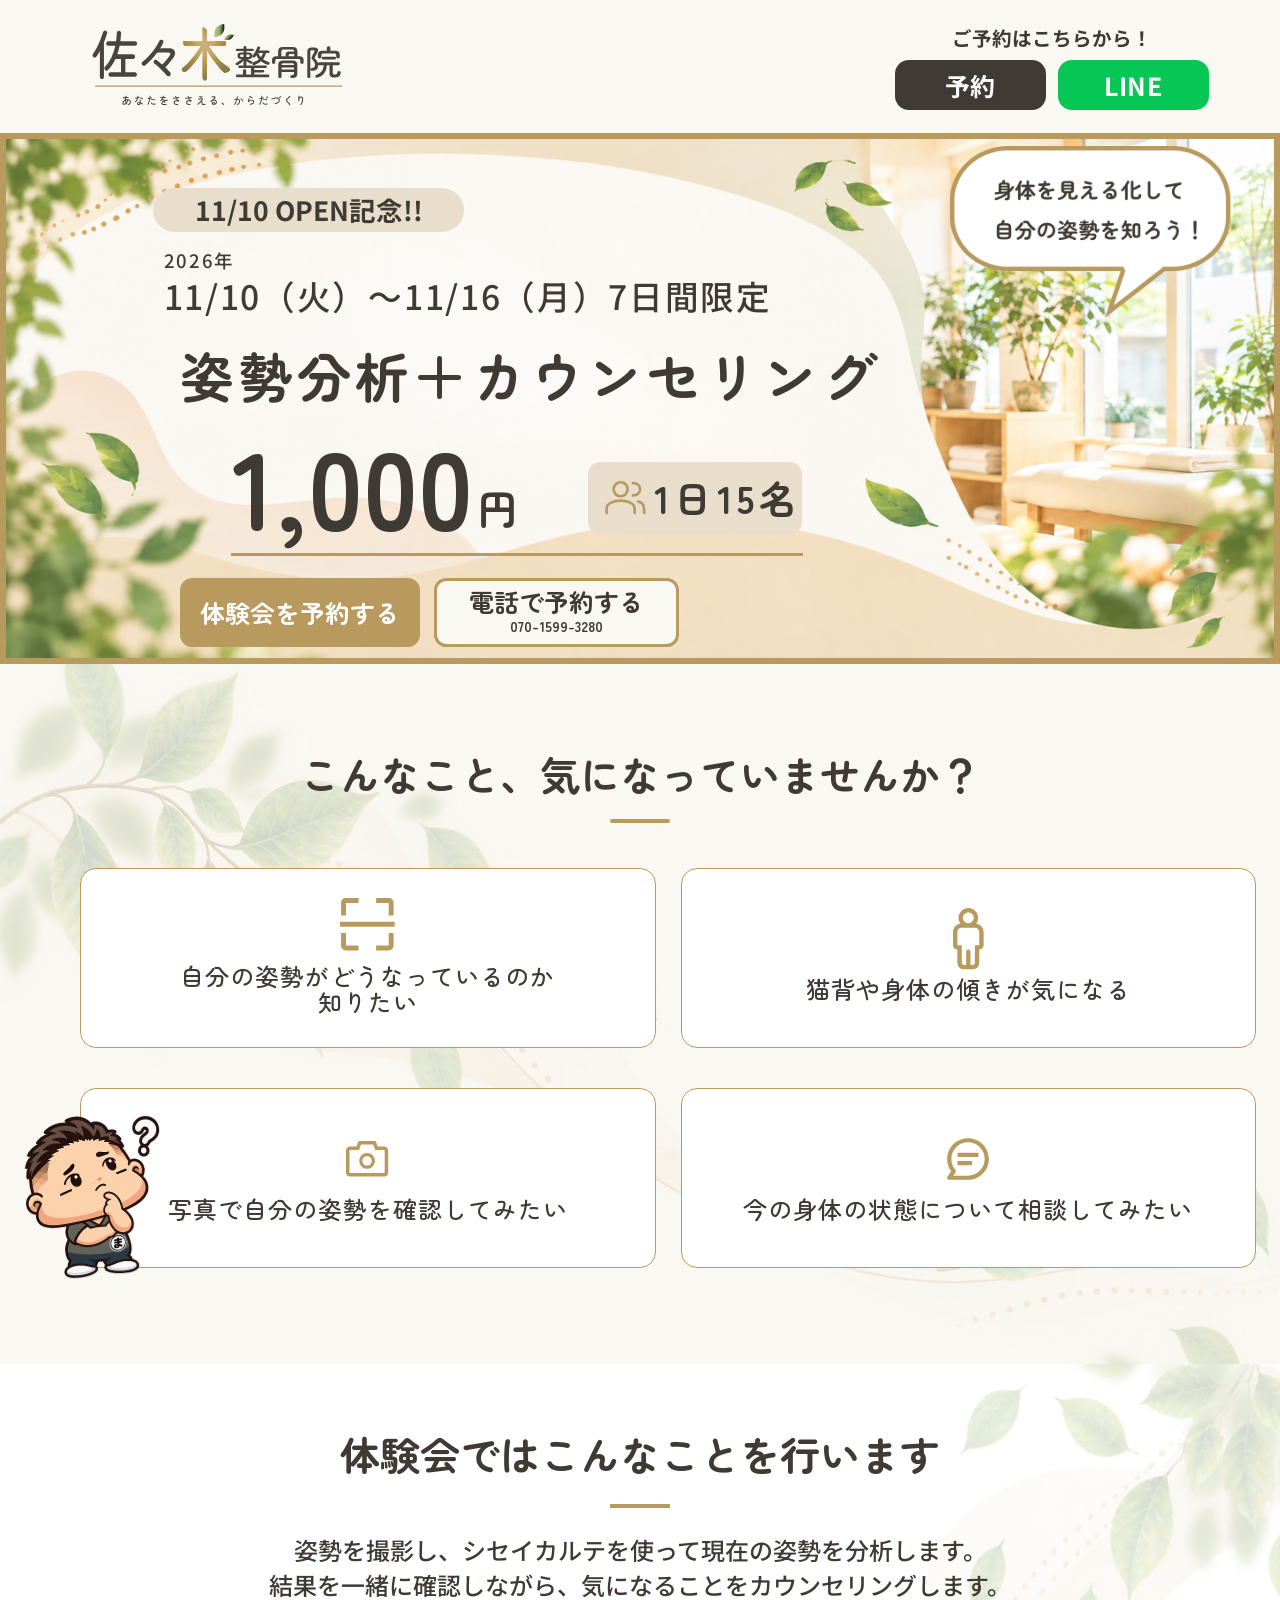
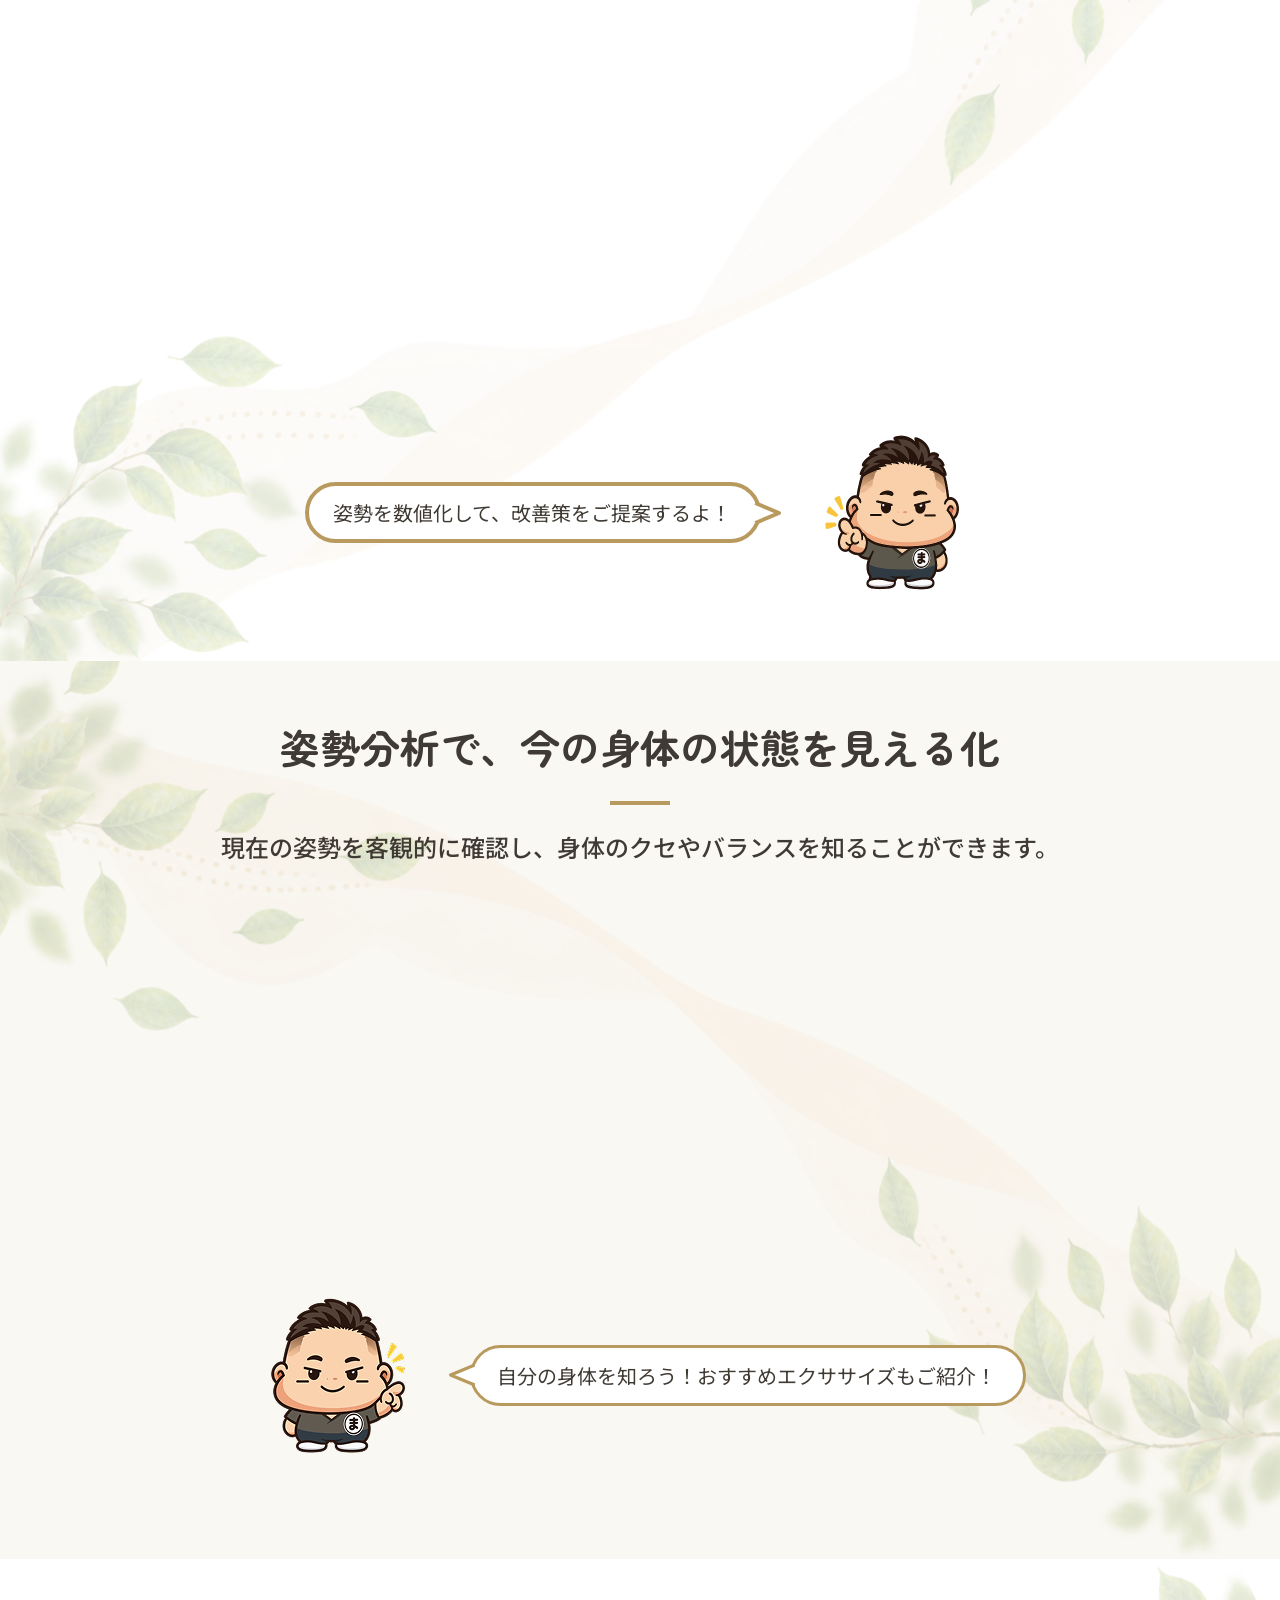
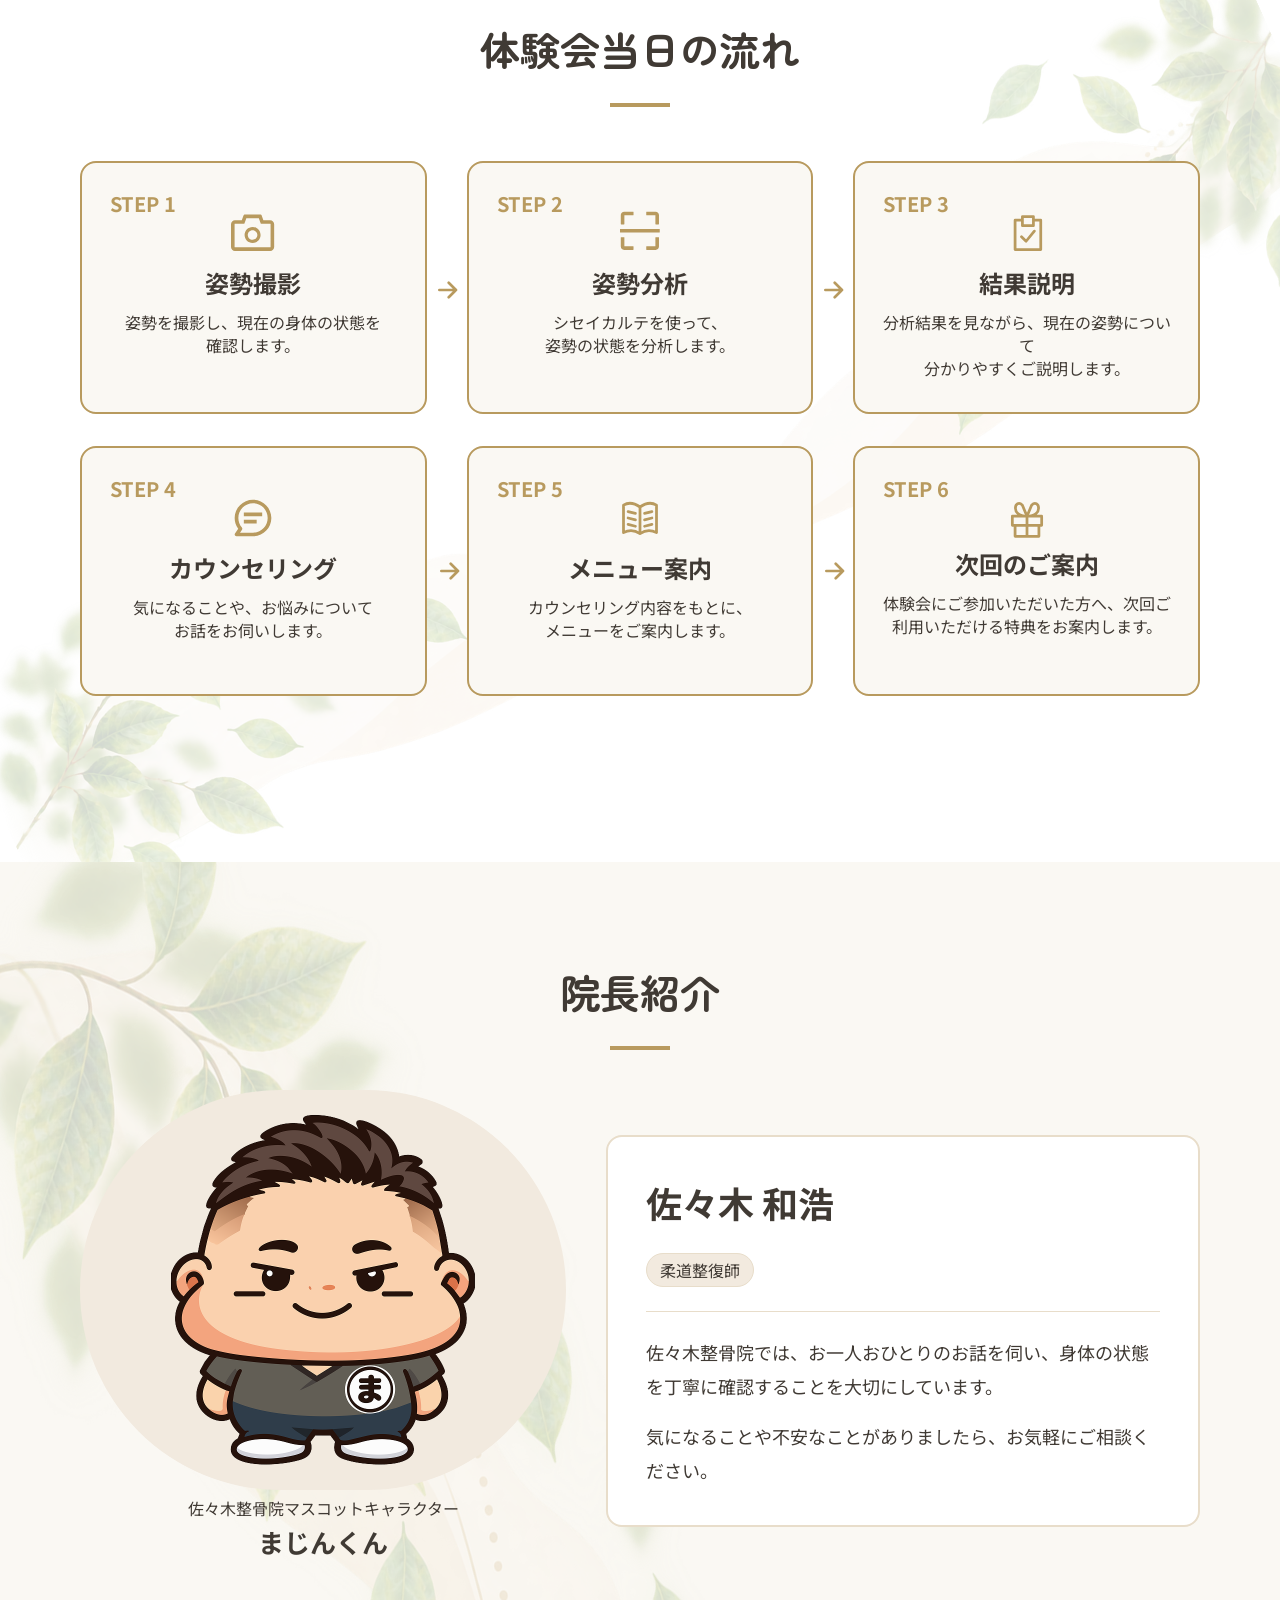
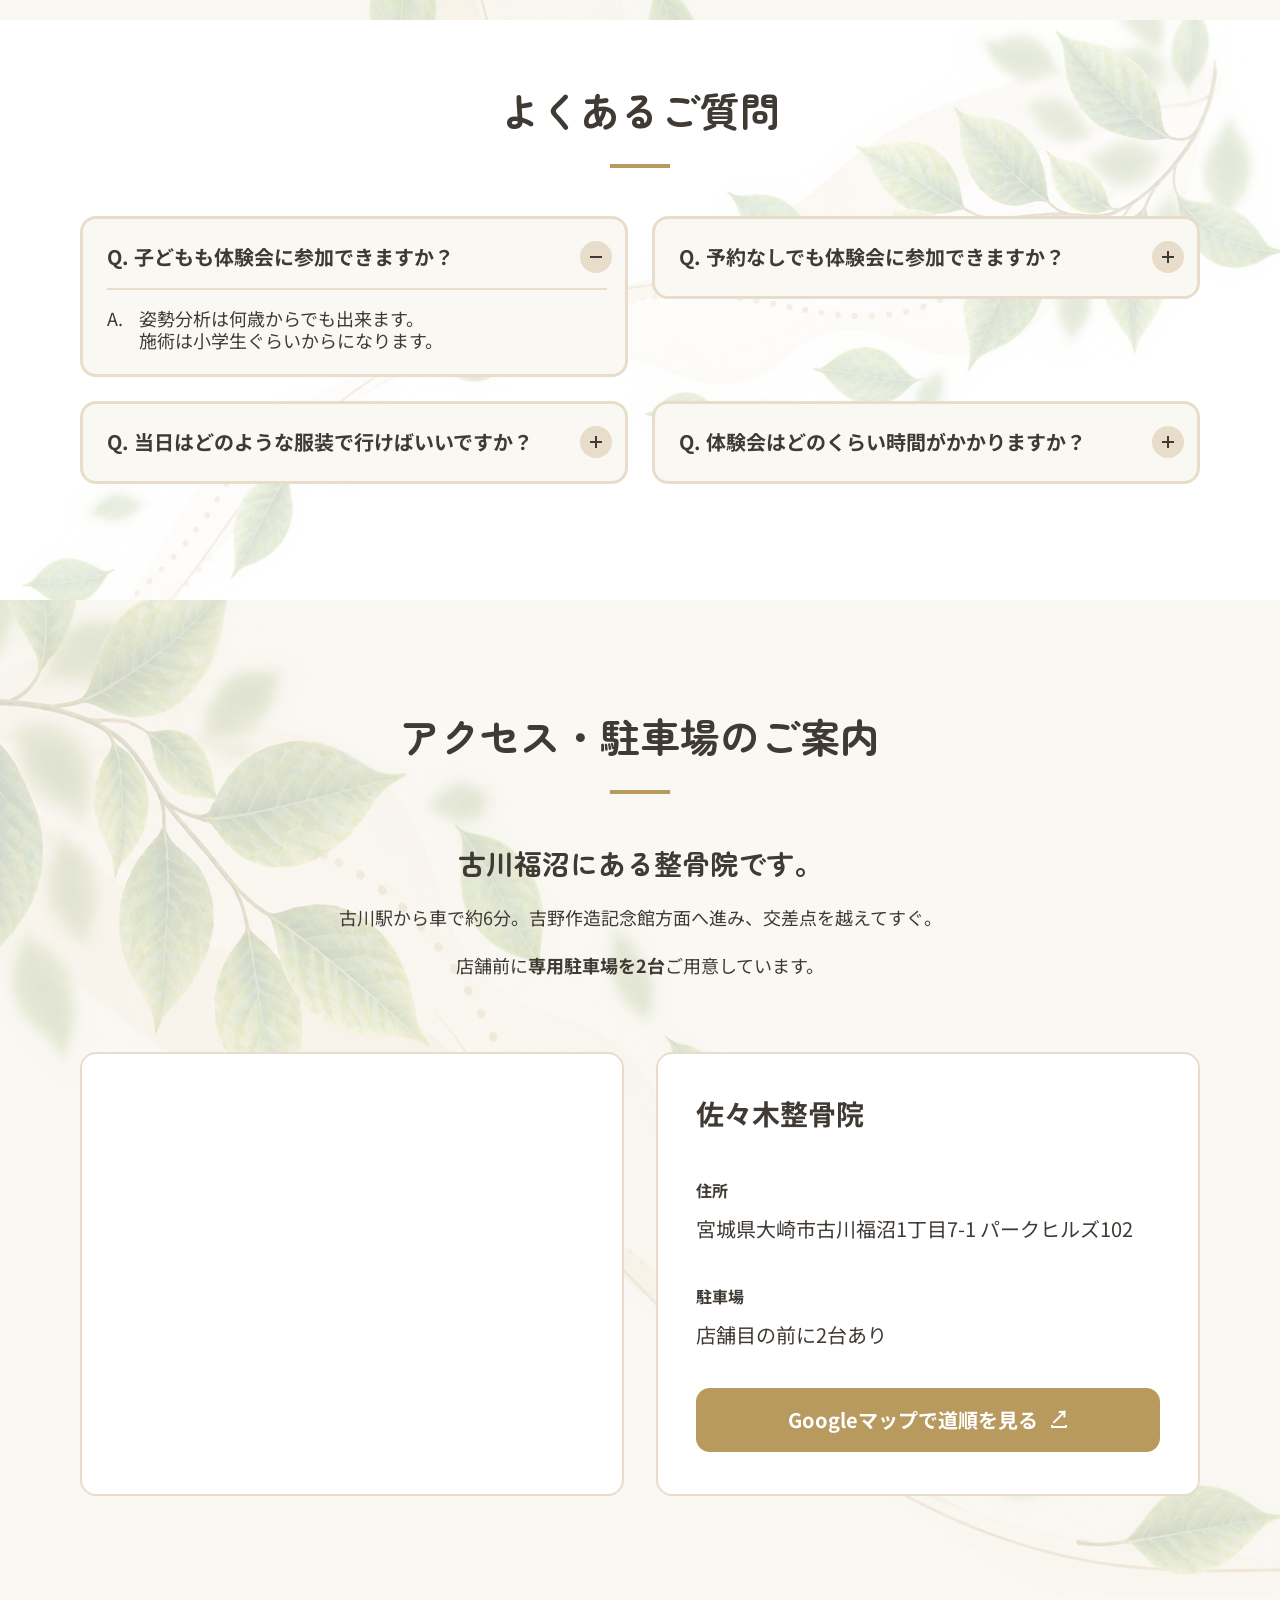
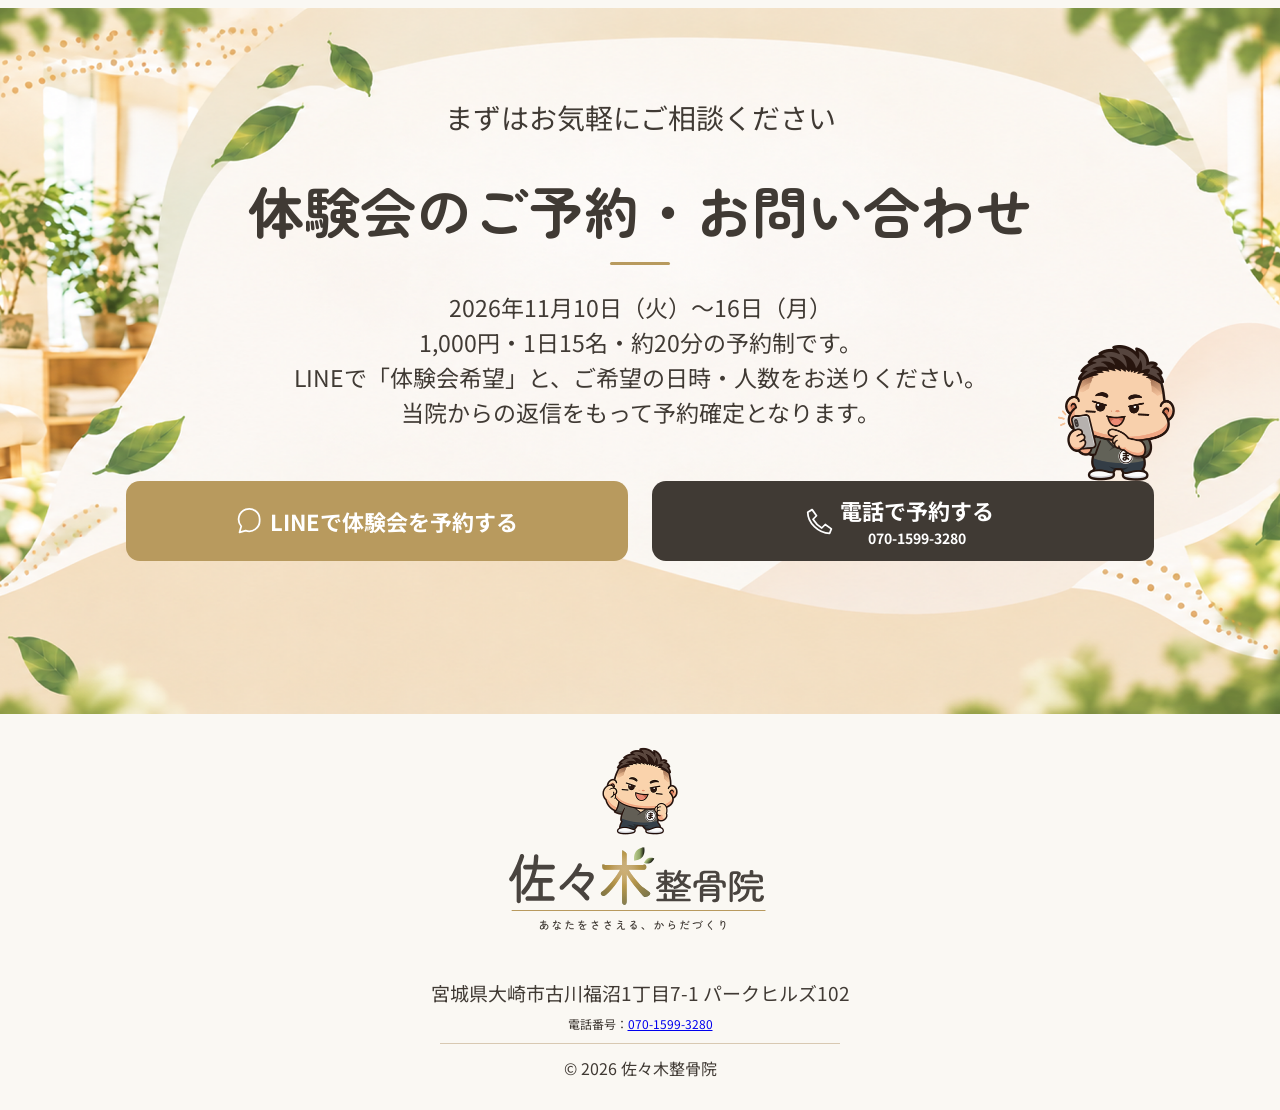
==== commit b36dd57e: "Correct booking phone number to 070-1599-3280" ====
--- a/lp/index.html
+++ b/lp/index.html
@@ -52,7 +52,7 @@
 
           <div class="hero-ctas">
             <a class="btn btn-primary" href="https://lin.ee/tBGermr" target="_blank" rel="noopener noreferrer">体験会を予約する</a>
-            <a class="btn btn-secondary" href="tel:07015593280"><span class="phone-copy"><span>電話で予約する</span><span class="phone-number">070-1559-3280</span></span></a>
+            <a class="btn btn-secondary" href="tel:07015993280"><span class="phone-copy"><span>電話で予約する</span><span class="phone-number">070-1599-3280</span></span></a>
           </div>
         </div>
         <div class="hero-visual" aria-hidden="true">
@@ -145,8 +145,8 @@
                 <div class="lp-access-grid"><div class="lp-map-placeholder"><iframe title="佐々木整骨院の所在地（宮城県大崎市古川福沼1丁目7-1 パークヒルズ102）" src="https://www.google.com/maps/embed?pb=!1m18!1m12!1m3!1d3118.8140853382542!2d140.9723895!3d38.584128899999996!2m3!1f0!2f0!3f0!3m2!1i1024!2i768!4f13.1!3m3!1m2!1s0x5f8913259c5616df%3A0xccb74fc03984ee79!2z5L2Q44CF5pyo5pW06aqo6Zmi!5e0!3m2!1sja!2sjp!4v1791988123013!5m2!1sja!2sjp" loading="lazy" referrerpolicy="no-referrer-when-downgrade" allowfullscreen></iframe></div><div class="lp-access-card"><h3>佐々木整骨院</h3><dl><dt>住所</dt><dd class="lp-access-address"><span class="lp-access-postal">〒989-6105<br></span>宮城県大崎市古川福沼1丁目7-1<br class="lp-access-address-break"> パークヒルズ102</dd><dt>駐車場</dt><dd><span class="lp-access-parking-pc">店舗目の前に2台あり</span><span class="lp-access-parking-sp">店舗前の専用駐車場2台あり</span></dd></dl><a class="lp-map-link" href="https://www.google.com/maps/dir/?api=1&amp;destination=38.5842095%2C140.9722274&amp;travelmode=driving" target="_blank" rel="noopener noreferrer">Googleマップで道順を見る <span aria-hidden="true">↗</span></a></div></div>
         </div>
       </section>
-      <section class="lp-contact" aria-labelledby="contact-title"><div class="lp-inner"><p class="lp-contact-lead">まずはお気軽にご相談ください</p><h2 class="lp-heading" id="contact-title">体験会のご予約・<br class="lp-contact-break-sp">お問い合わせ</h2><p class="lp-contact-note">2026年11月10日（火）〜16日（月）<br>1,000円・1日15名・約20分の予約制です。<br>LINEで「体験会希望」と、ご希望の日時・人数をお送りください。<br>当院からの返信をもって予約確定となります。</p><div class="lp-contact-actions"><a class="contact-link" href="https://lin.ee/tBGermr" target="_blank" rel="noopener noreferrer"><span aria-hidden="true"><svg class="lp-contact-icon-pc" viewBox="0 0 32 32"><path d="M27 15a12 12 0 0 1-16 12l-7 2 2-7A12 12 0 1 1 27 15z"/></svg><svg class="lp-contact-icon-sp" viewBox="0 0 32 32"><path d="M27 15a12 12 0 0 1-16 12l-7 2 2-7A12 12 0 1 1 27 15z"/></svg></span> LINEで体験会を予約する</a><a class="contact-link" href="tel:07015593280"><span aria-hidden="true"><svg class="lp-contact-icon-pc" viewBox="0 0 32 32"><path d="m7 3 5 7-4 4c3 5 5 7 10 10l4-4 7 5-2 5C14 30 2 18 2 6z"/></svg><svg class="lp-contact-icon-sp" viewBox="0 0 32 32"><path d="m7 3 5 7-4 4c3 5 5 7 10 10l4-4 7 5-2 5C14 30 2 18 2 6z"/></svg></span> <span class="phone-copy"><span>電話で予約する</span><span class="phone-number">070-1559-3280</span></span></a><picture><source media="(max-width:1023px)" srcset="images/majinkun_cta.png"><img src="images/majinkun_cta.png" alt="" aria-hidden="true" width="234" height="271" decoding="async" loading="lazy"></picture></div></div></section>
-      <footer class="lp-footer"><picture><source media="(max-width:1023px)" srcset="images/majinkun_footer.png"><img class="lp-footer-mascot" src="images/majinkun_footer.png" alt="まじんくん" width="188" height="188" decoding="async" loading="lazy"></picture><img class="lp-footer-logo" src="images/header__logo.svg" alt="佐々木整骨院 あなたをささえる、からだづくり"><p><span class="lp-footer-postal">〒989-6105<br></span>宮城県大崎市古川福沼1丁目7-1<br class="lp-footer-address-break"> パークヒルズ102</p><small>電話番号：<a href="tel:07015593280">070-1559-3280</a></small><div class="lp-copyright">© 2026 佐々木整骨院</div></footer>
+      <section class="lp-contact" aria-labelledby="contact-title"><div class="lp-inner"><p class="lp-contact-lead">まずはお気軽にご相談ください</p><h2 class="lp-heading" id="contact-title">体験会のご予約・<br class="lp-contact-break-sp">お問い合わせ</h2><p class="lp-contact-note">2026年11月10日（火）〜16日（月）<br>1,000円・1日15名・約20分の予約制です。<br>LINEで「体験会希望」と、ご希望の日時・人数をお送りください。<br>当院からの返信をもって予約確定となります。</p><div class="lp-contact-actions"><a class="contact-link" href="https://lin.ee/tBGermr" target="_blank" rel="noopener noreferrer"><span aria-hidden="true"><svg class="lp-contact-icon-pc" viewBox="0 0 32 32"><path d="M27 15a12 12 0 0 1-16 12l-7 2 2-7A12 12 0 1 1 27 15z"/></svg><svg class="lp-contact-icon-sp" viewBox="0 0 32 32"><path d="M27 15a12 12 0 0 1-16 12l-7 2 2-7A12 12 0 1 1 27 15z"/></svg></span> LINEで体験会を予約する</a><a class="contact-link" href="tel:07015993280"><span aria-hidden="true"><svg class="lp-contact-icon-pc" viewBox="0 0 32 32"><path d="m7 3 5 7-4 4c3 5 5 7 10 10l4-4 7 5-2 5C14 30 2 18 2 6z"/></svg><svg class="lp-contact-icon-sp" viewBox="0 0 32 32"><path d="m7 3 5 7-4 4c3 5 5 7 10 10l4-4 7 5-2 5C14 30 2 18 2 6z"/></svg></span> <span class="phone-copy"><span>電話で予約する</span><span class="phone-number">070-1599-3280</span></span></a><picture><source media="(max-width:1023px)" srcset="images/majinkun_cta.png"><img src="images/majinkun_cta.png" alt="" aria-hidden="true" width="234" height="271" decoding="async" loading="lazy"></picture></div></div></section>
+      <footer class="lp-footer"><picture><source media="(max-width:1023px)" srcset="images/majinkun_footer.png"><img class="lp-footer-mascot" src="images/majinkun_footer.png" alt="まじんくん" width="188" height="188" decoding="async" loading="lazy"></picture><img class="lp-footer-logo" src="images/header__logo.svg" alt="佐々木整骨院 あなたをささえる、からだづくり"><p><span class="lp-footer-postal">〒989-6105<br></span>宮城県大崎市古川福沼1丁目7-1<br class="lp-footer-address-break"> パークヒルズ102</p><small>電話番号：<a href="tel:07015993280">070-1599-3280</a></small><div class="lp-copyright">© 2026 佐々木整骨院</div></footer>
     </div>
   </main>
 
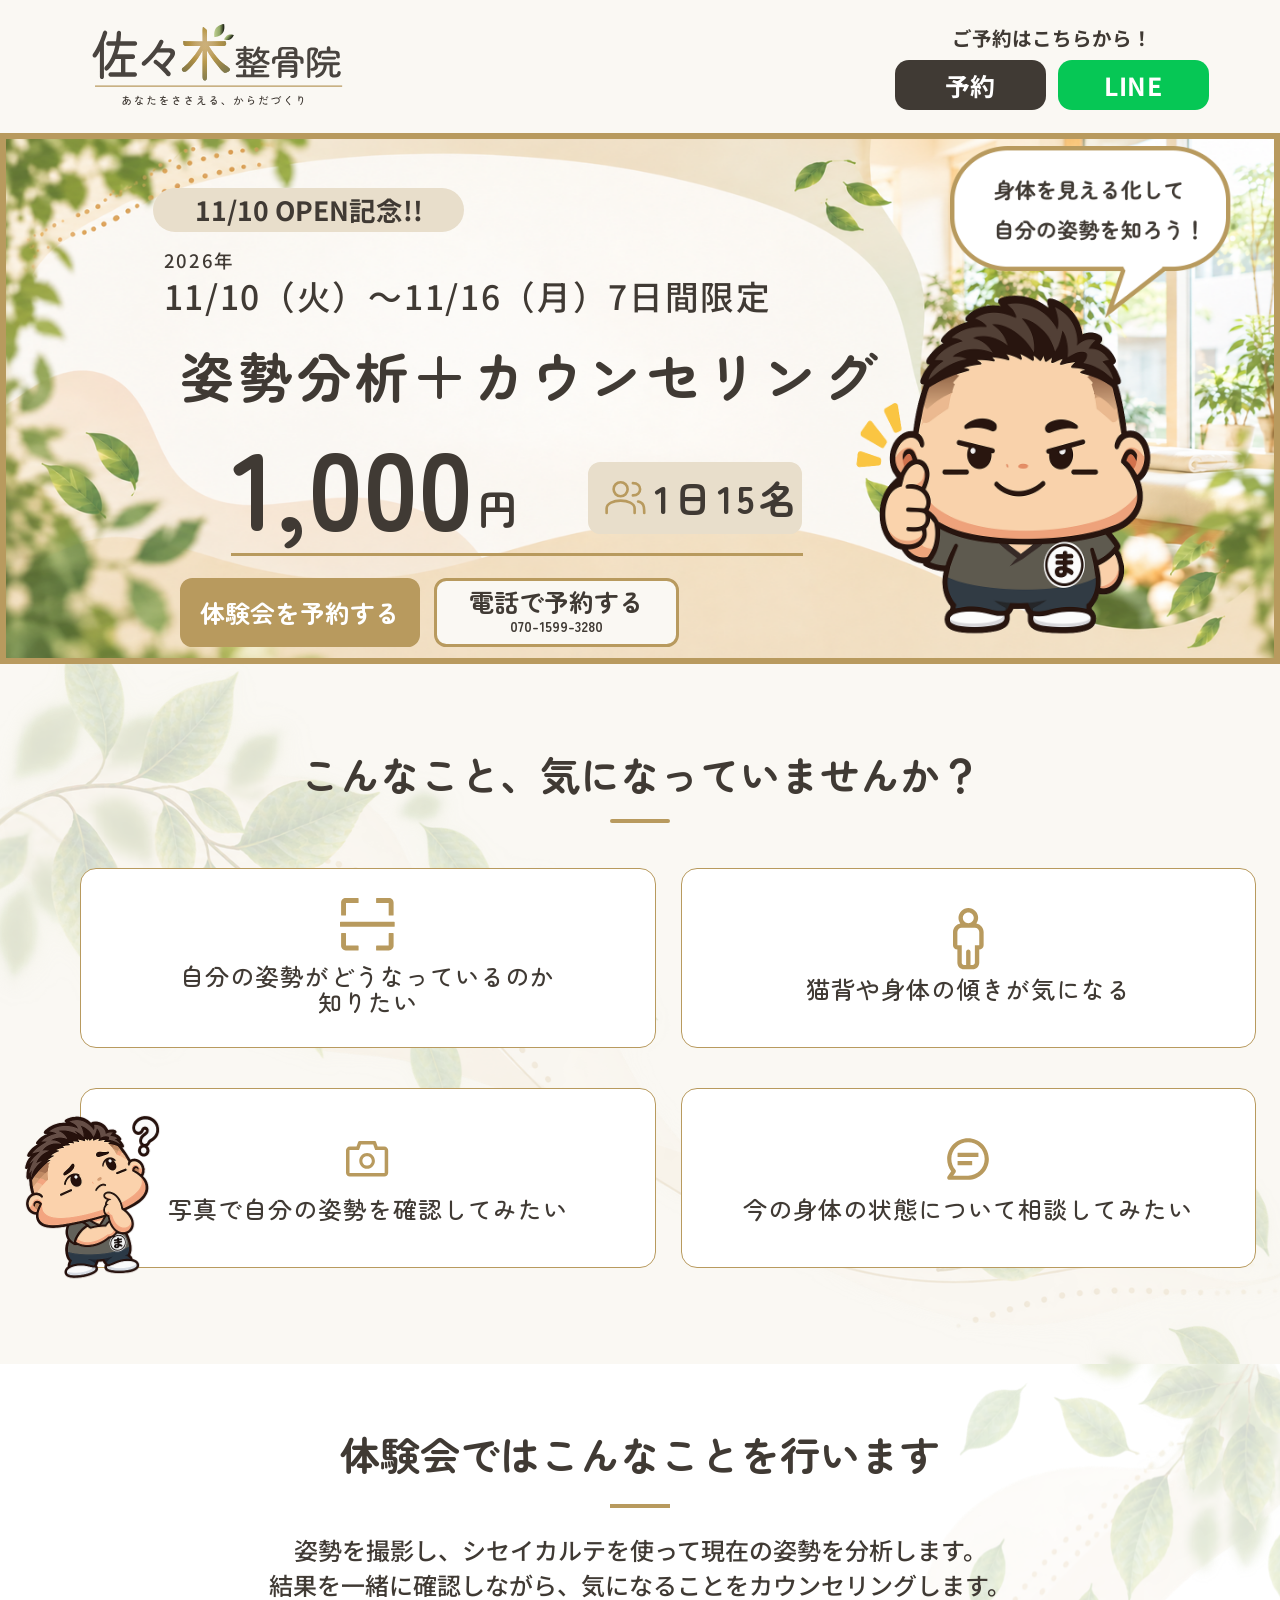
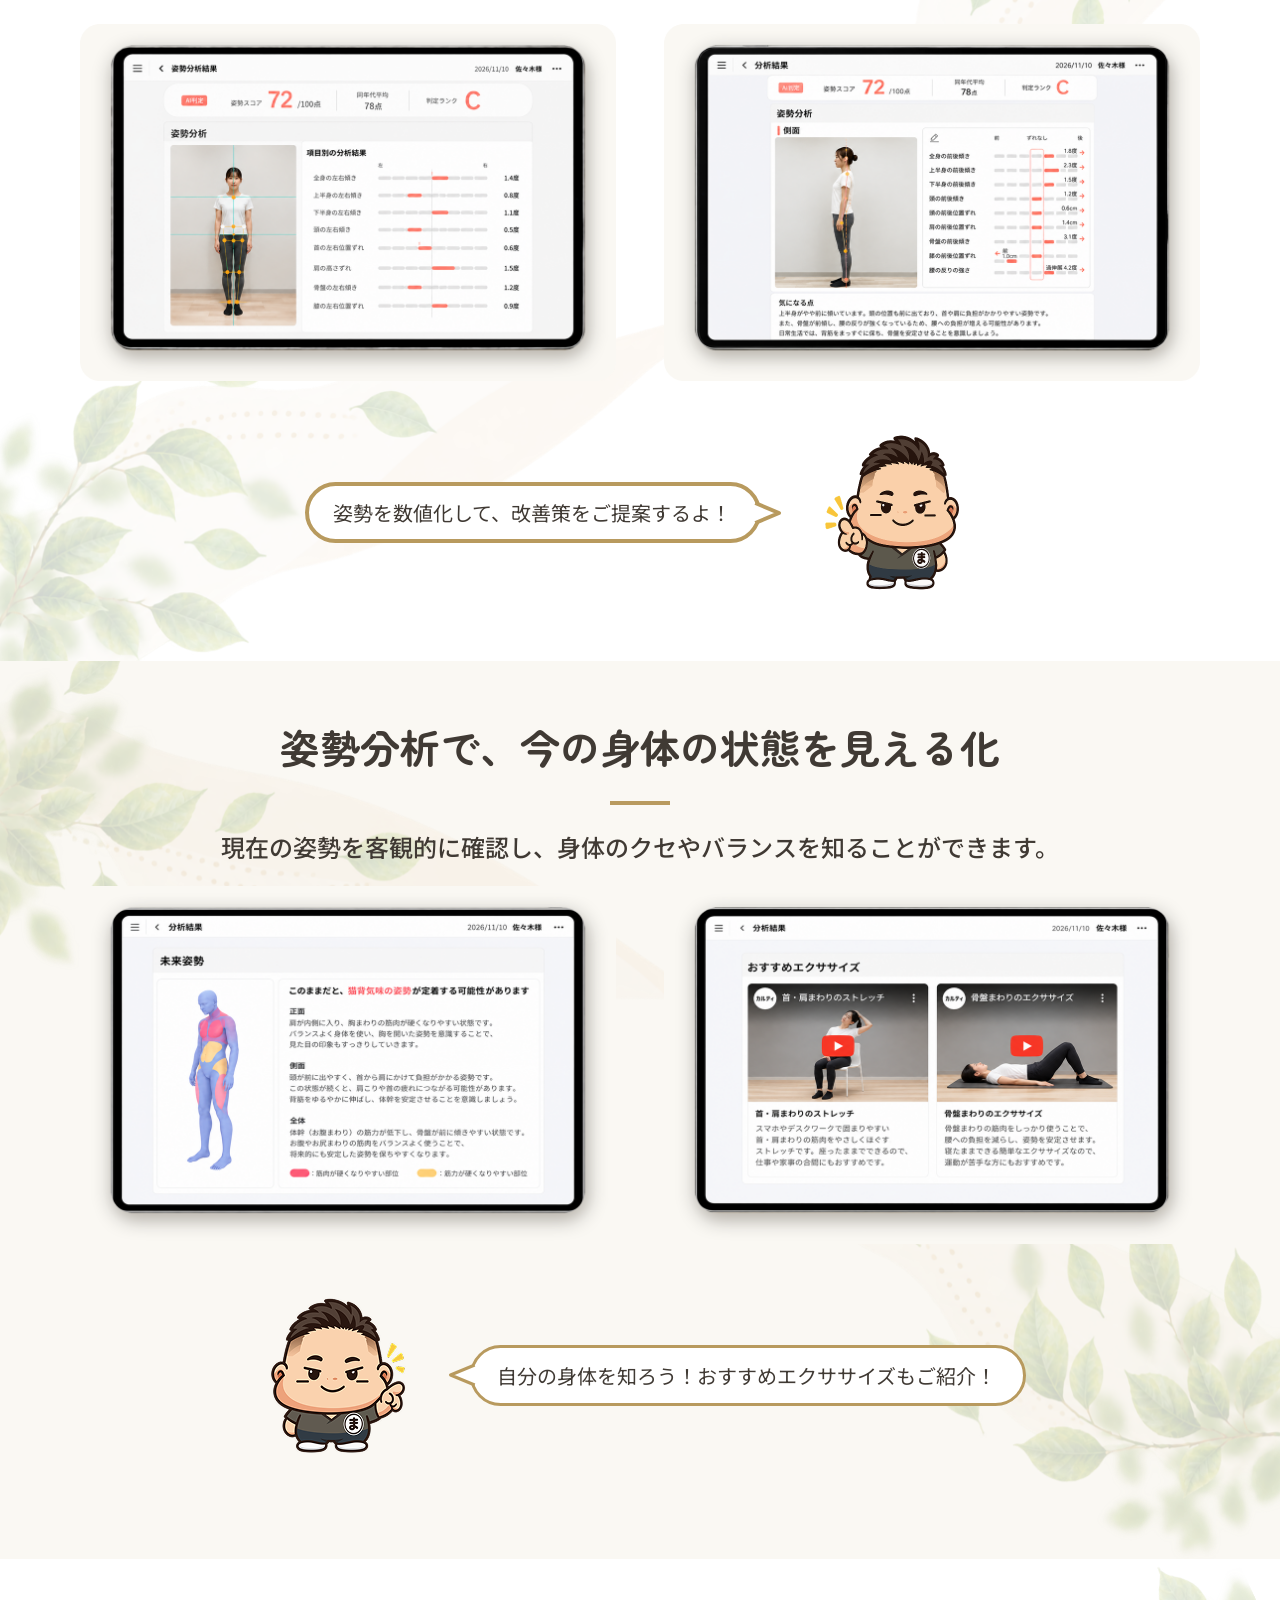
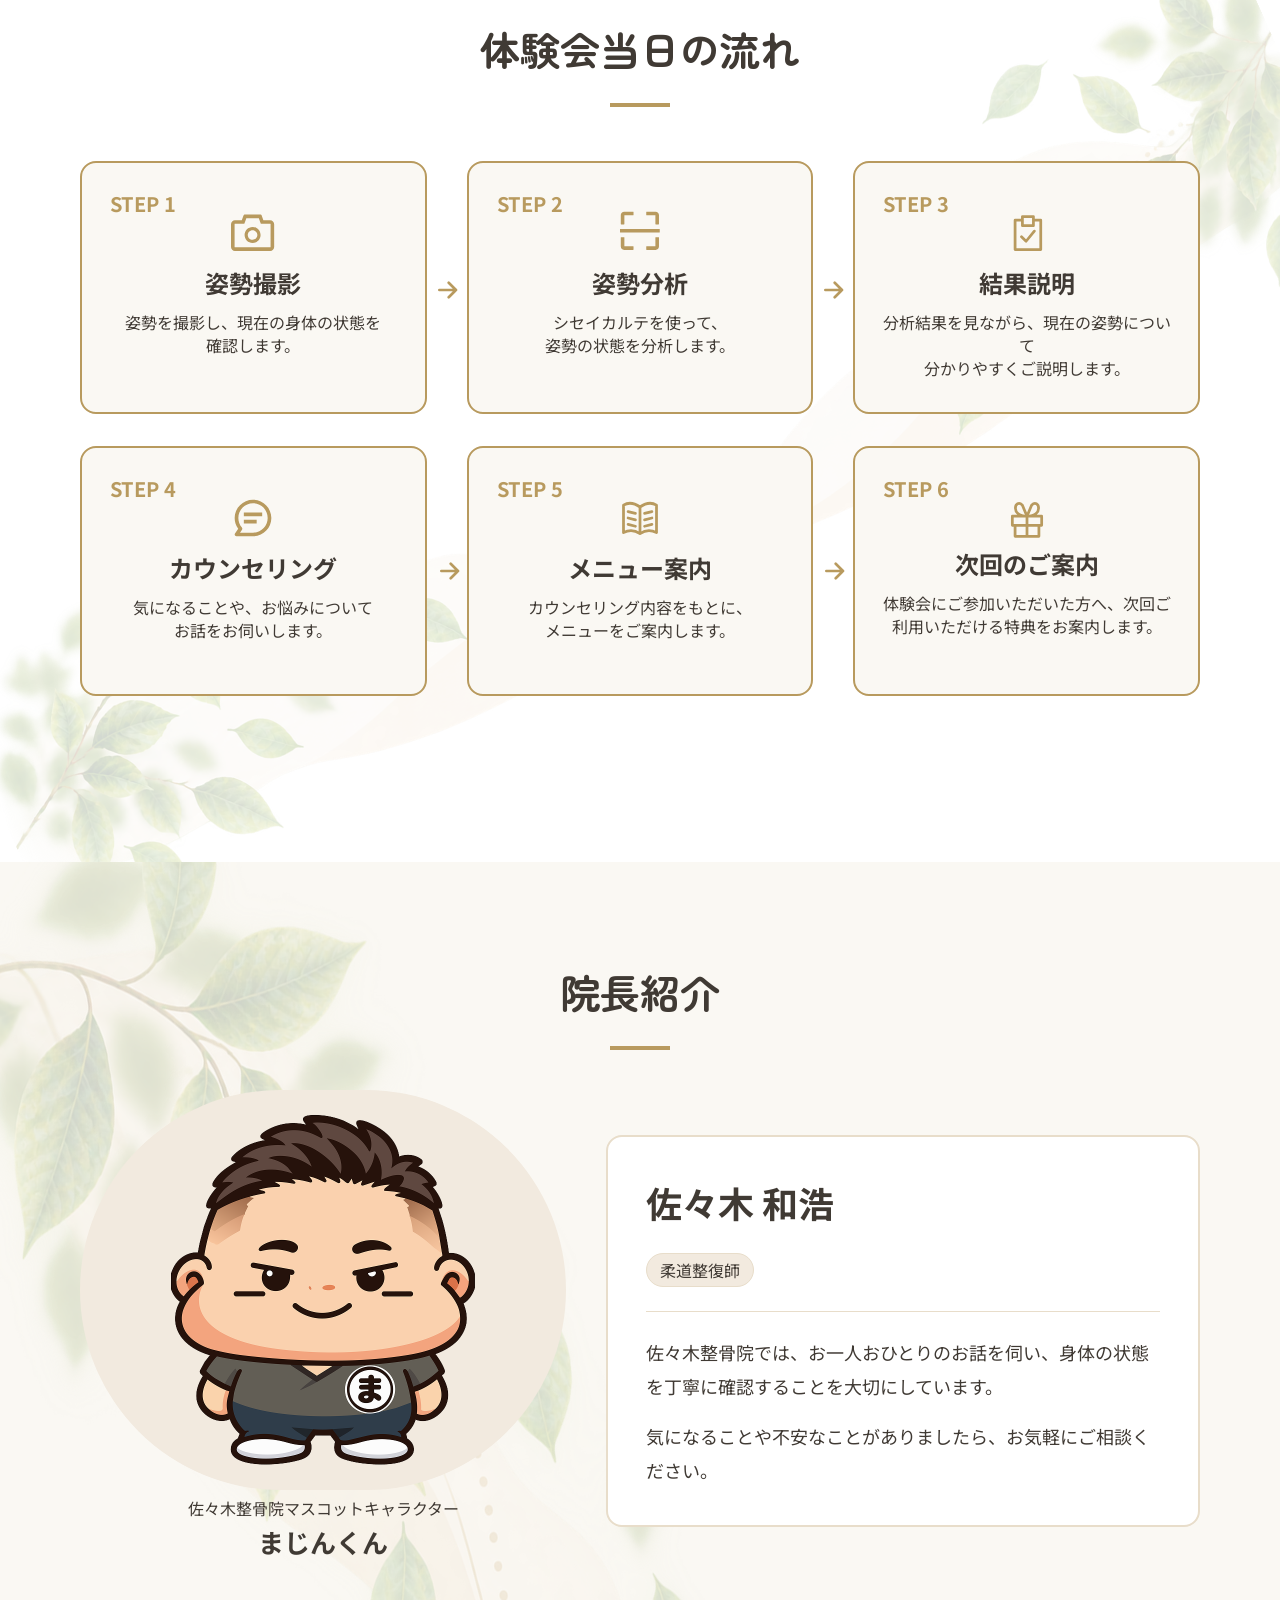
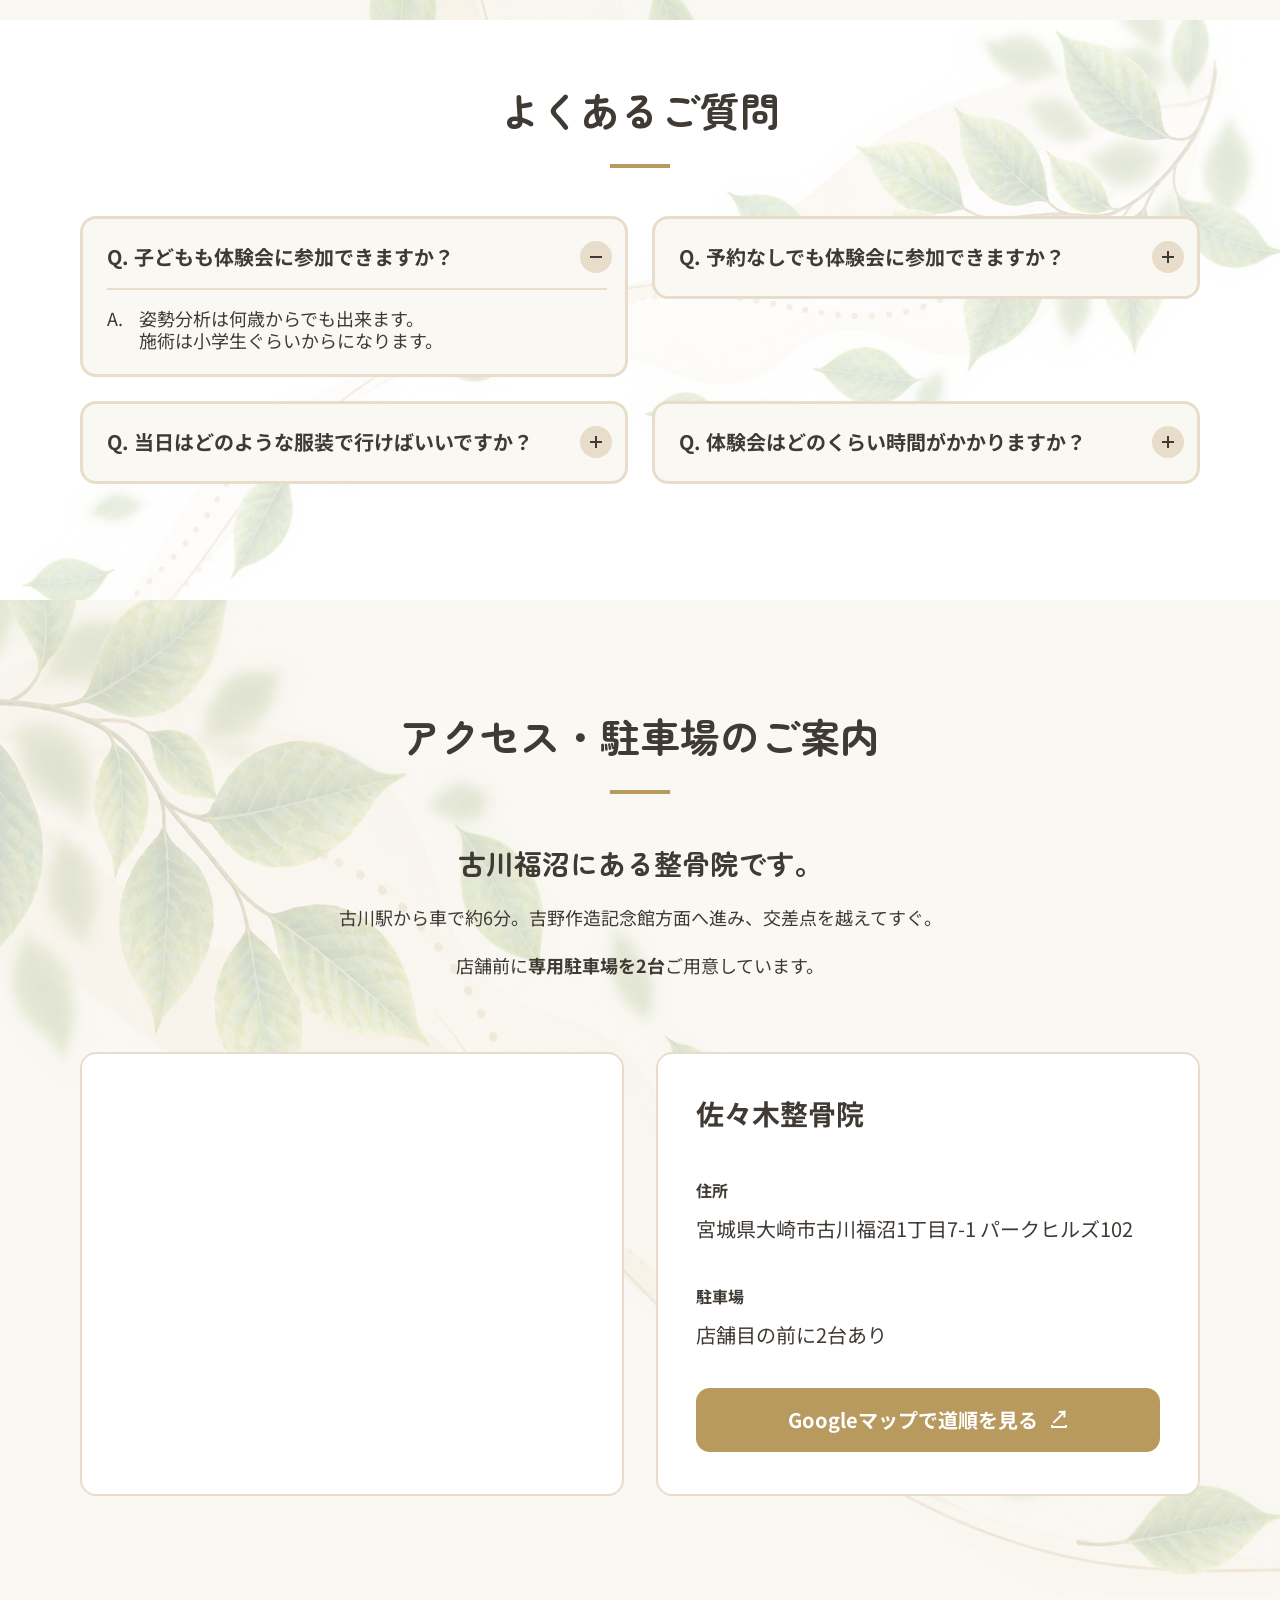
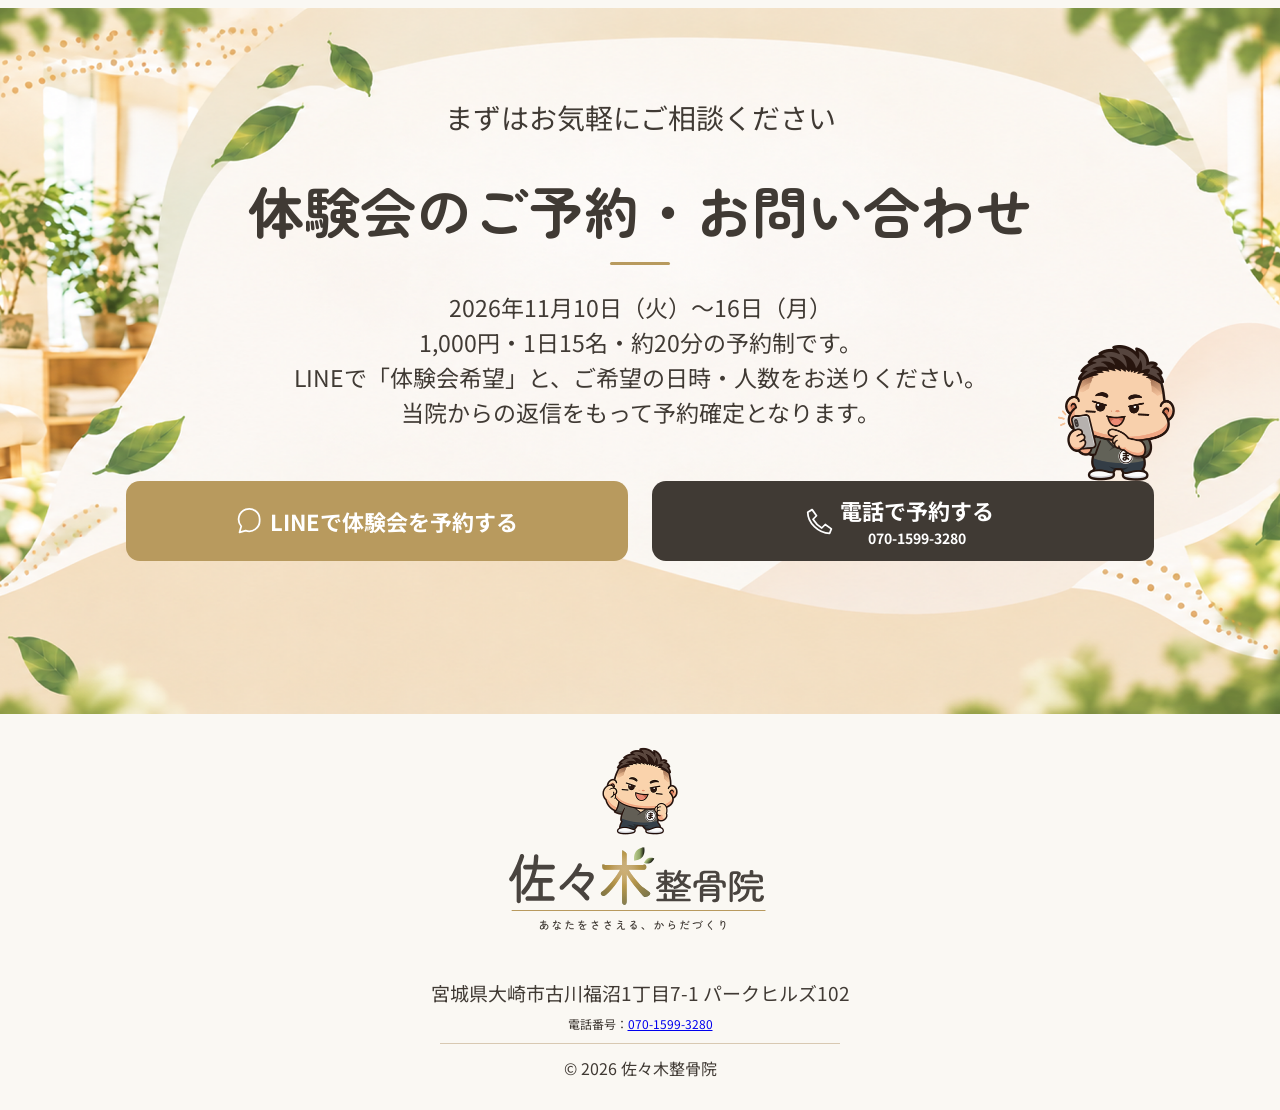
==== commit 769c2f63: "Add GA4 tracking to production LP" ====
--- a/lp/index.html
+++ b/lp/index.html
@@ -1,6 +1,15 @@
 <!DOCTYPE html>
 <html lang="ja">
 <head>
+    <!-- Google tag (gtag.js) -->
+    <script async src="https://www.googletagmanager.com/gtag/js?id=G-R38P3J2NJJ"></script>
+    <script>
+      window.dataLayer = window.dataLayer || [];
+      function gtag(){dataLayer.push(arguments);}
+      gtag('js', new Date());
+
+      gtag('config', 'G-R38P3J2NJJ');
+    </script>
     <meta charset="UTF-8">
     <meta name="viewport" content="width=device-width, initial-scale=1.0">
     <title>11/10〜11/16 姿勢分析体験会 | 佐々木整骨院・大崎市古川</title>
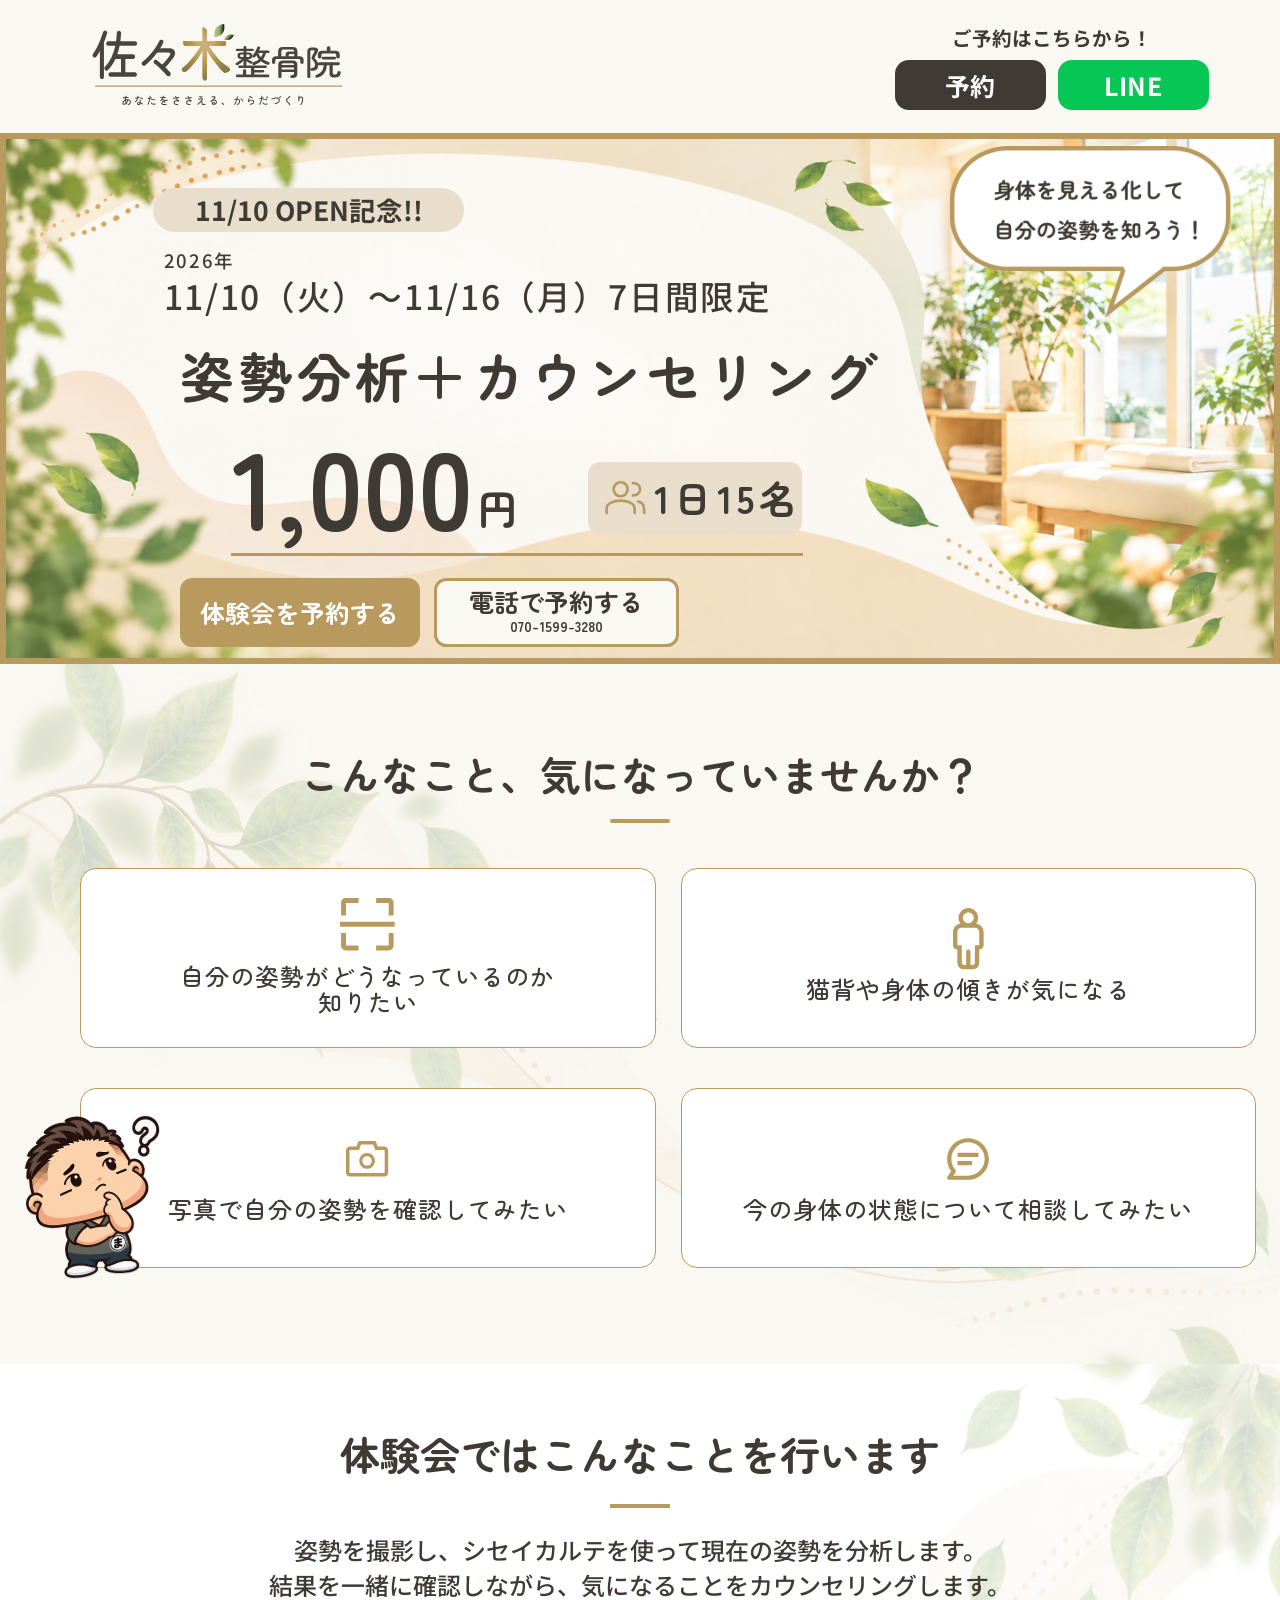
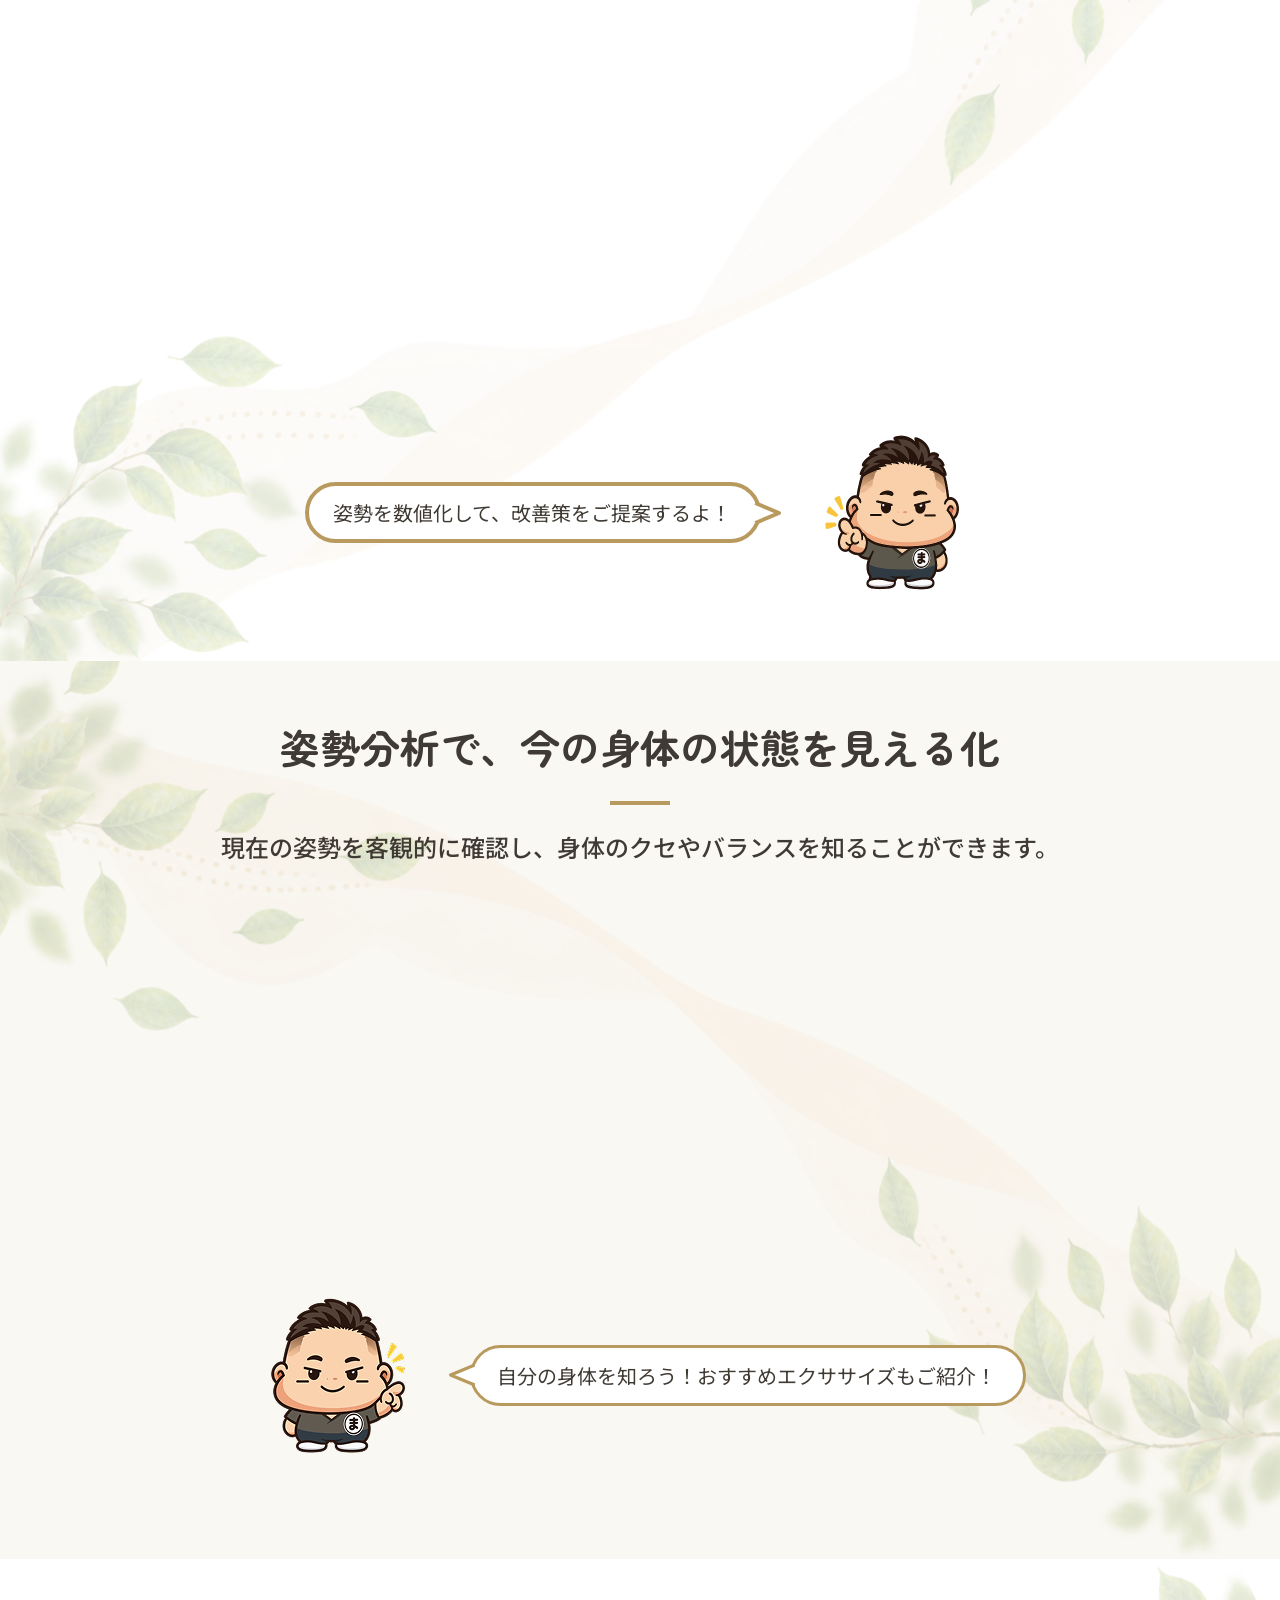
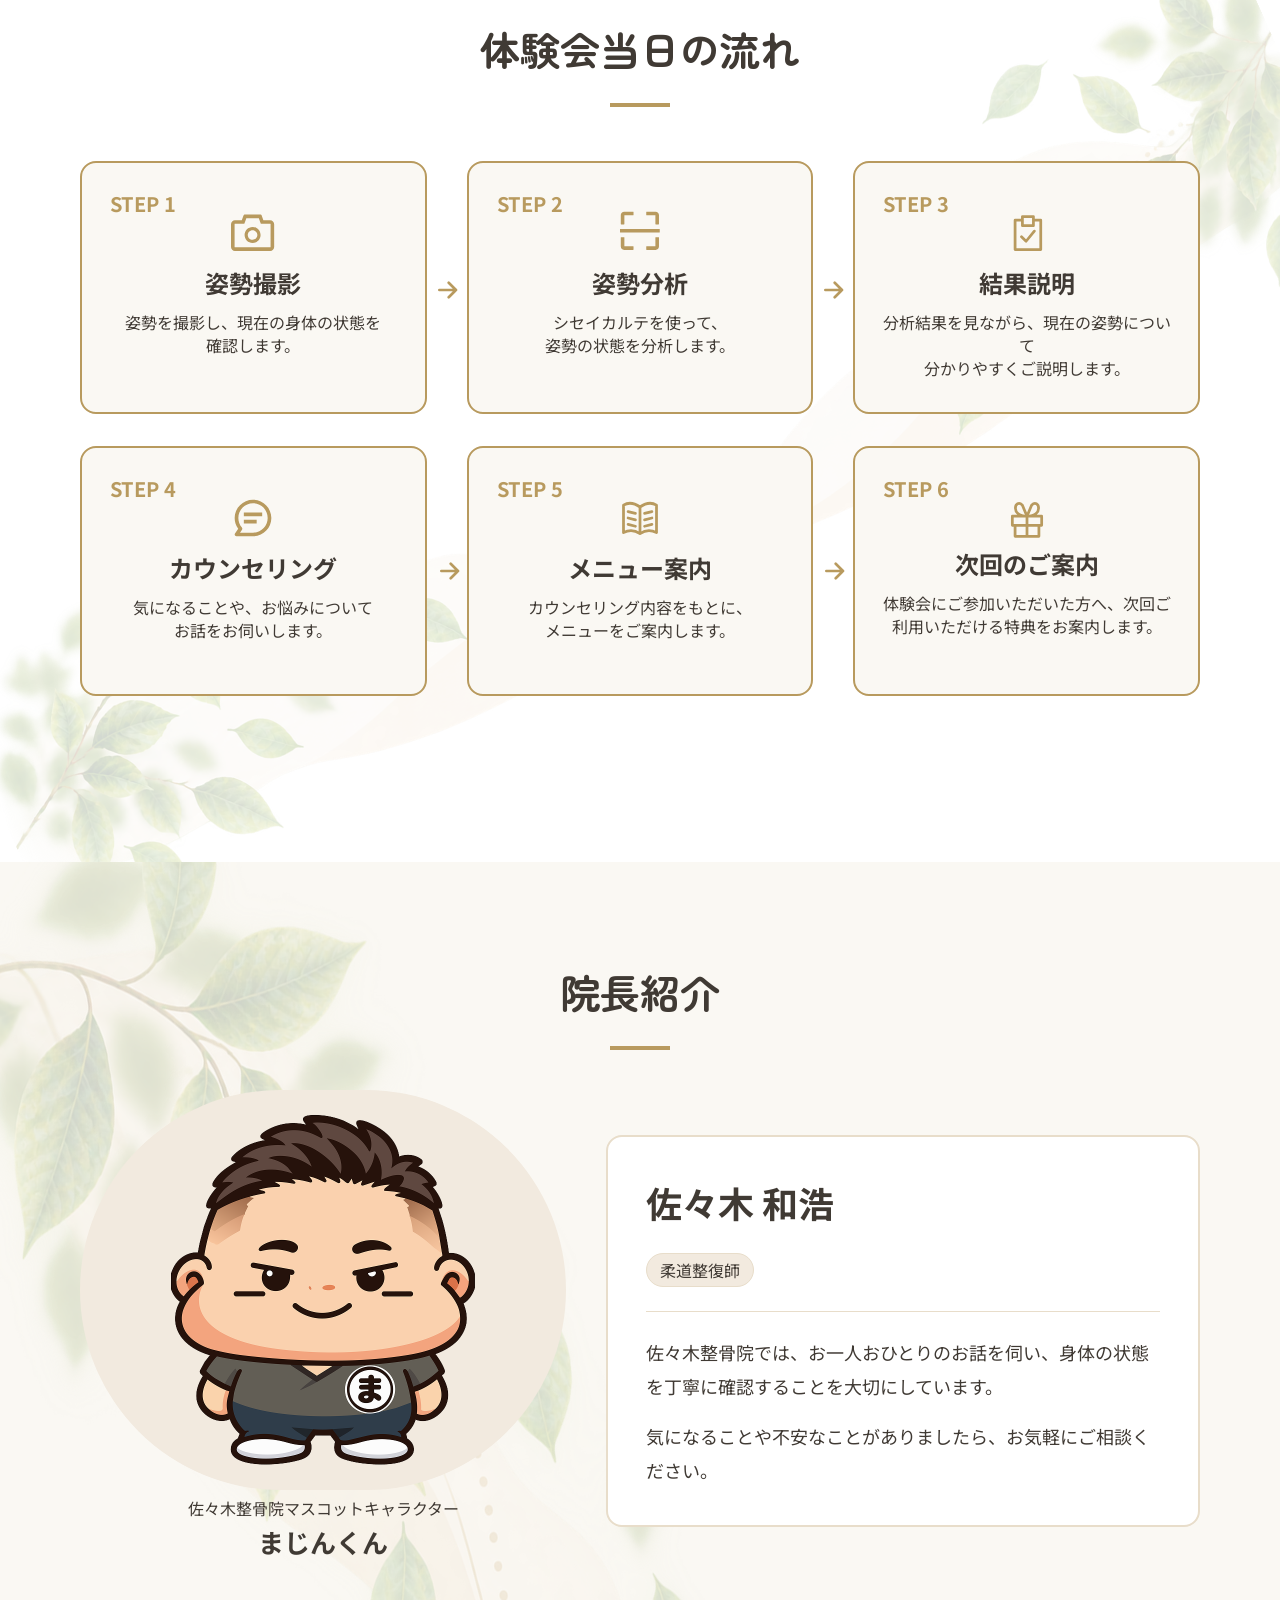
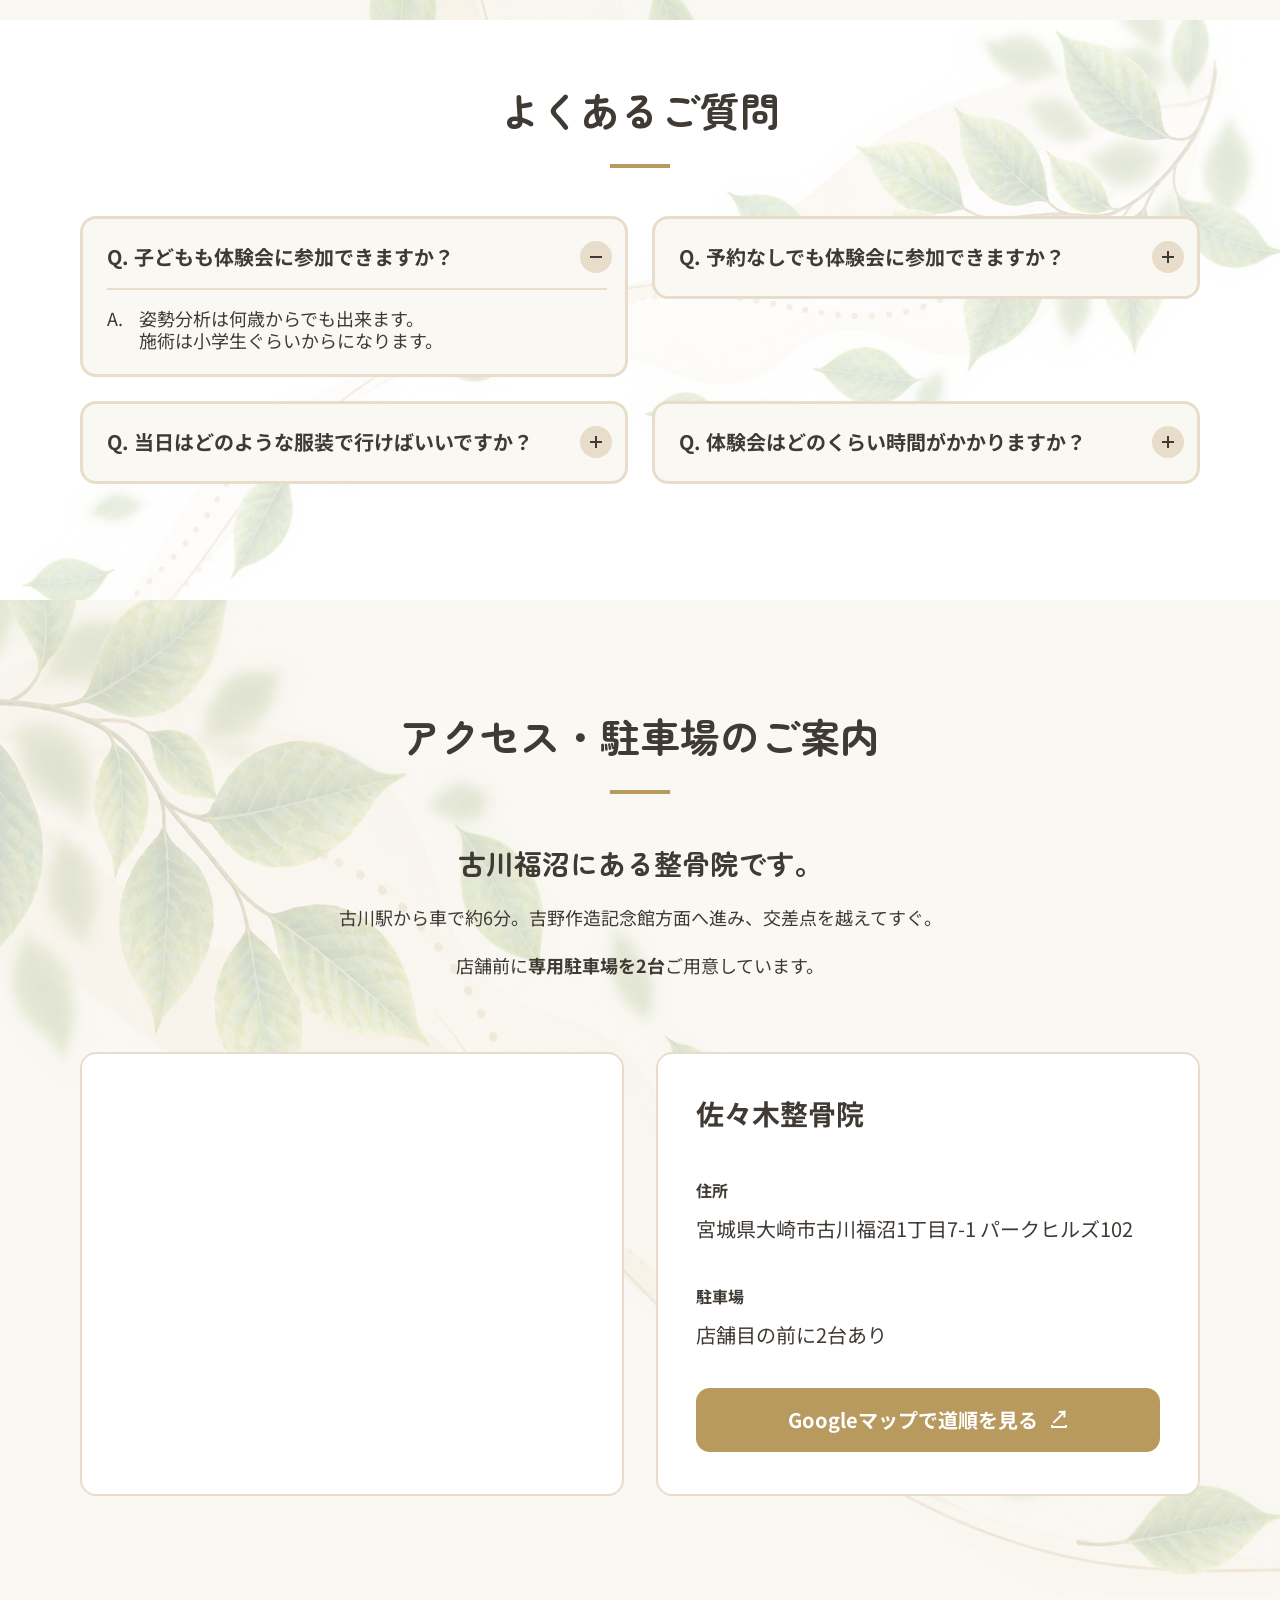
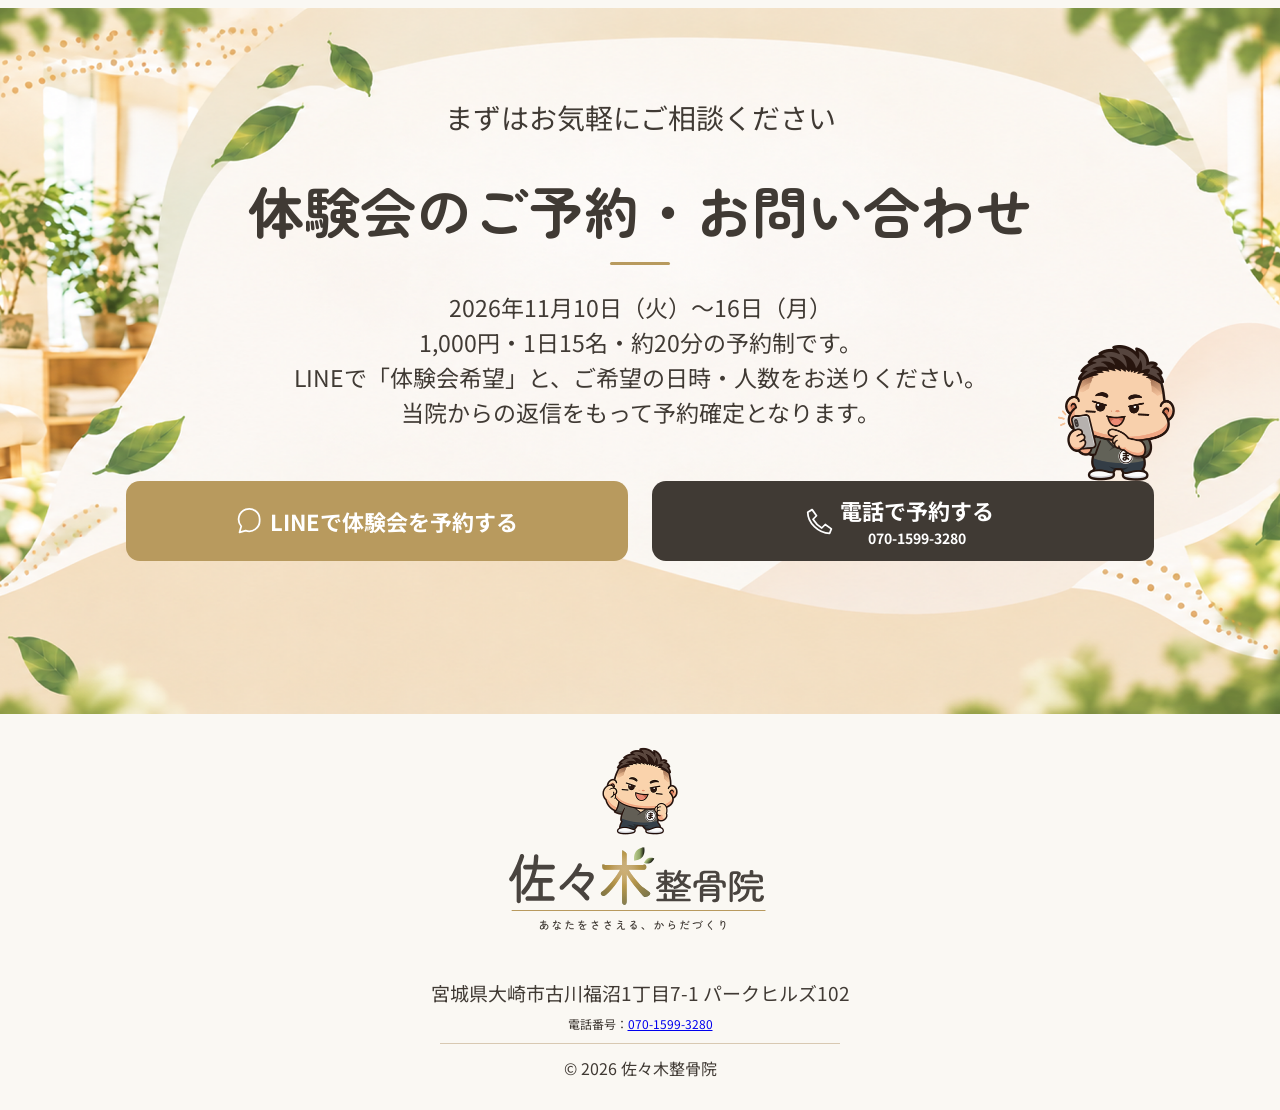
==== commit 257c0395: "Enable indexing and social sharing for LP" ====
--- a/lp/index.html
+++ b/lp/index.html
@@ -19,9 +19,13 @@
     <meta property="og:site_name" content="佐々木整骨院">
     <meta property="og:title" content="11/10〜11/16 姿勢分析体験会 | 佐々木整骨院">
     <meta property="og:description" content="大崎市古川で姿勢分析＋カウンセリング。2026年11月10日〜16日、1,000円・1日15名・予約制。LINEからご予約いただけます。">
-    <!-- Set canonical, og:url and absolute og:image after the production URL is confirmed. -->
+    <link rel="canonical" href="https://sasaki-seikotsuin-majin.jp/lp/">
+    <meta property="og:url" content="https://sasaki-seikotsuin-majin.jp/lp/">
+    <meta property="og:image" content="https://sasaki-seikotsuin-majin.jp/lp/images/ogp.jpg">
+    <meta property="og:image:width" content="1200">
+    <meta property="og:image:height" content="630">
     <link rel="stylesheet" href="css/style.css">
-    <meta name="robots" content="noindex, nofollow">
+    <meta name="robots" content="index, follow">
 </head>
 <body>
   <header class="site-header">
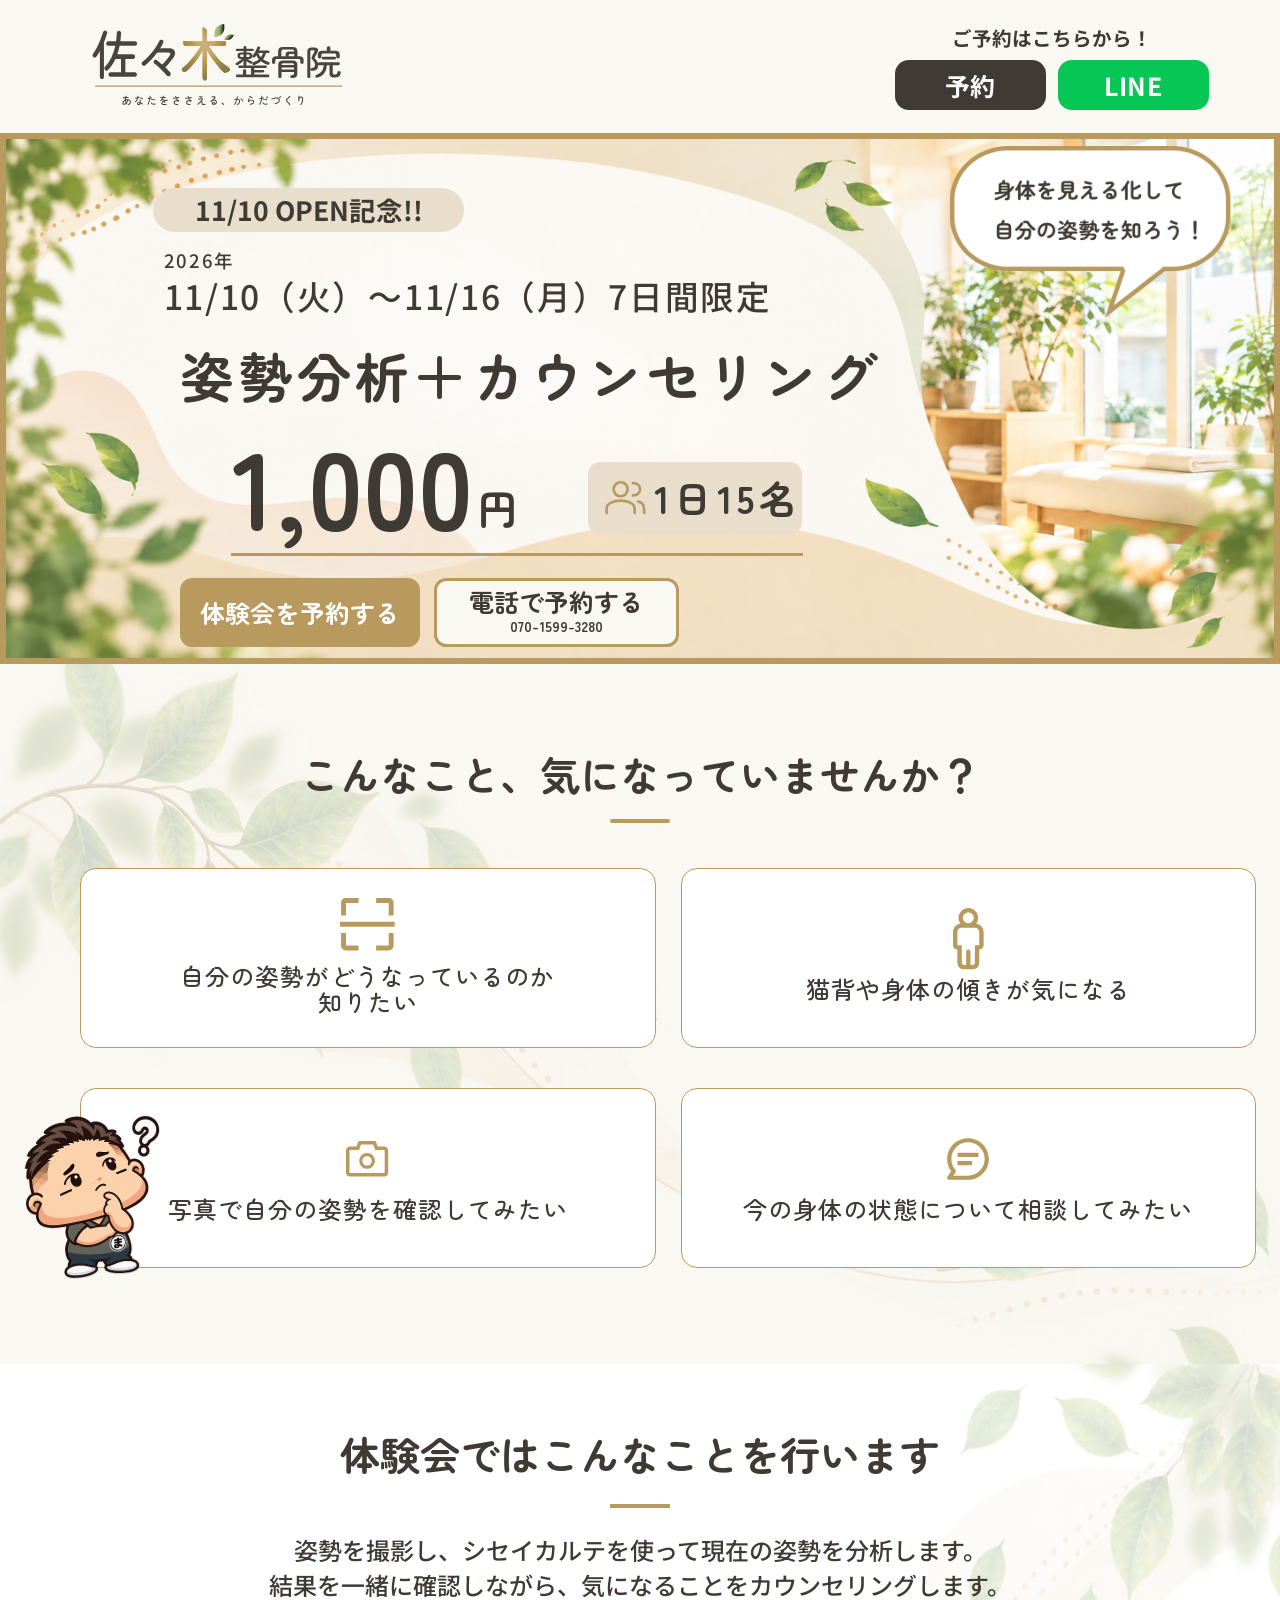
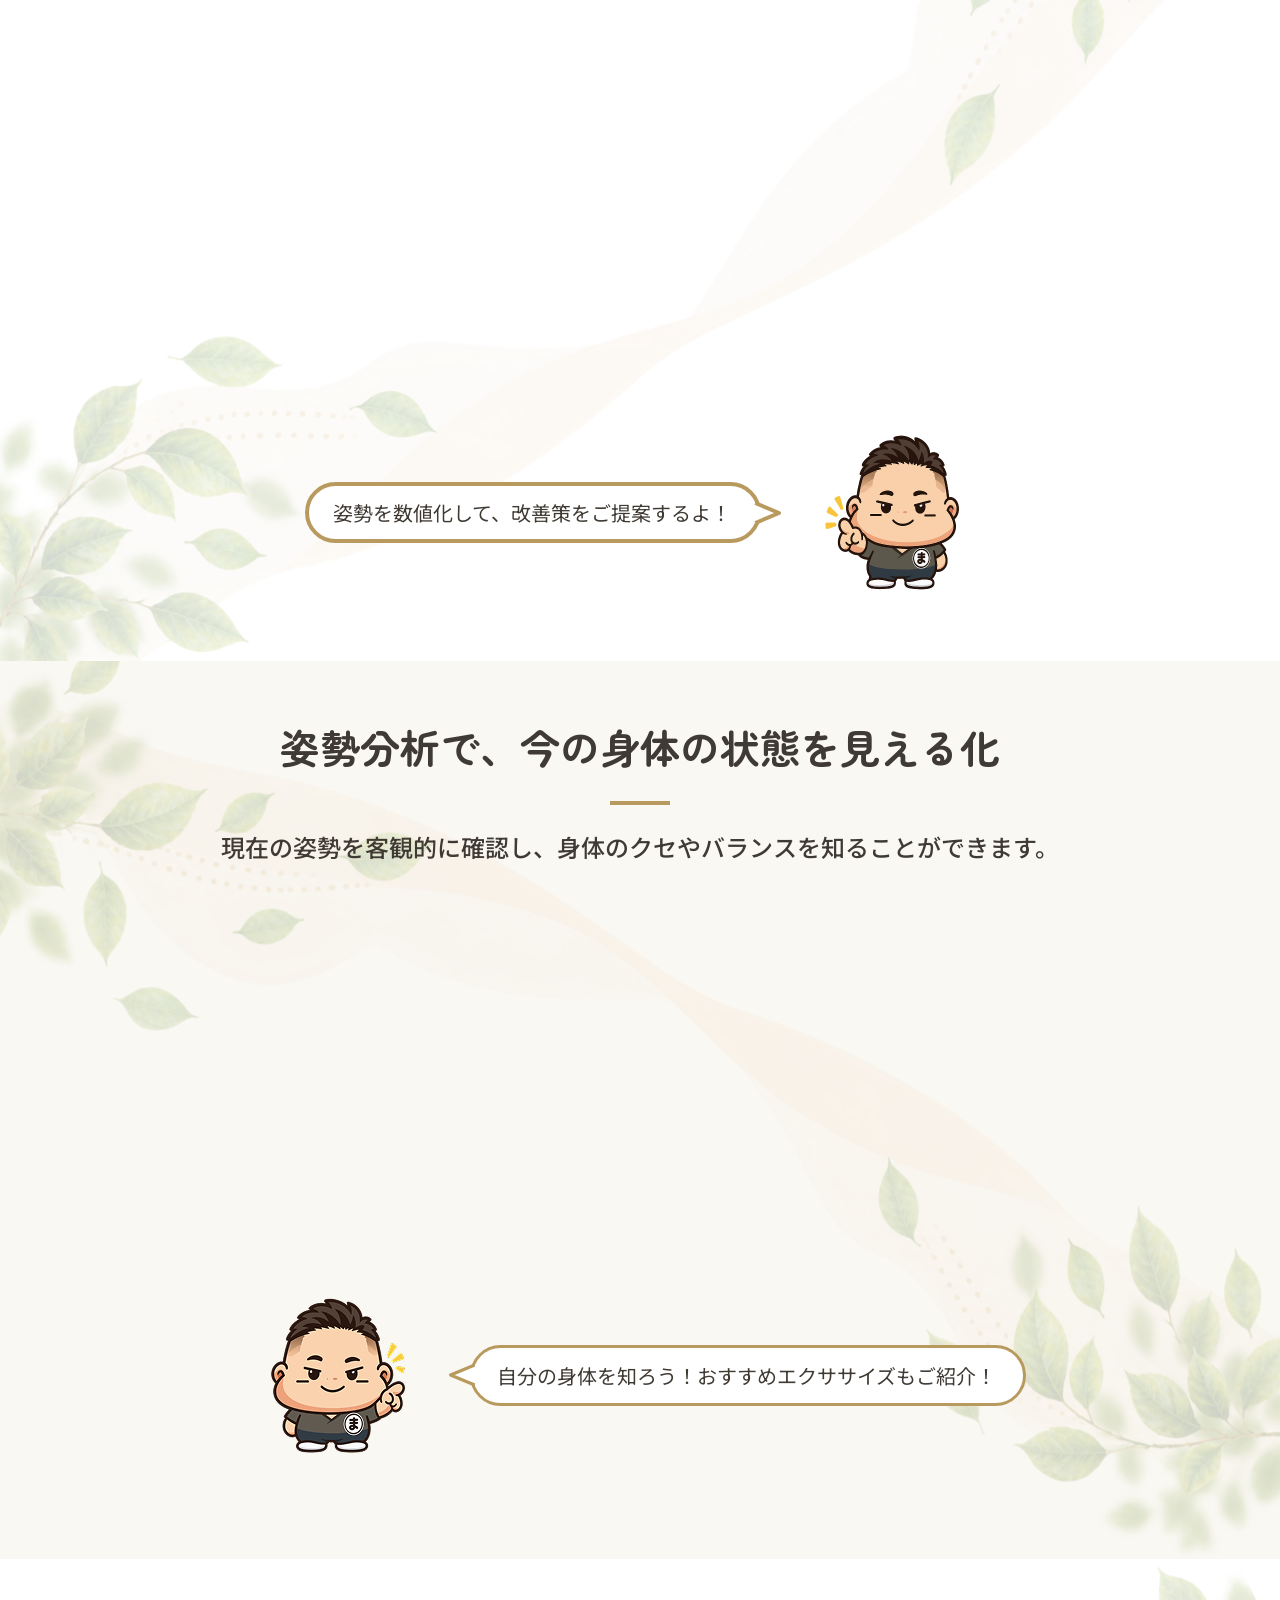
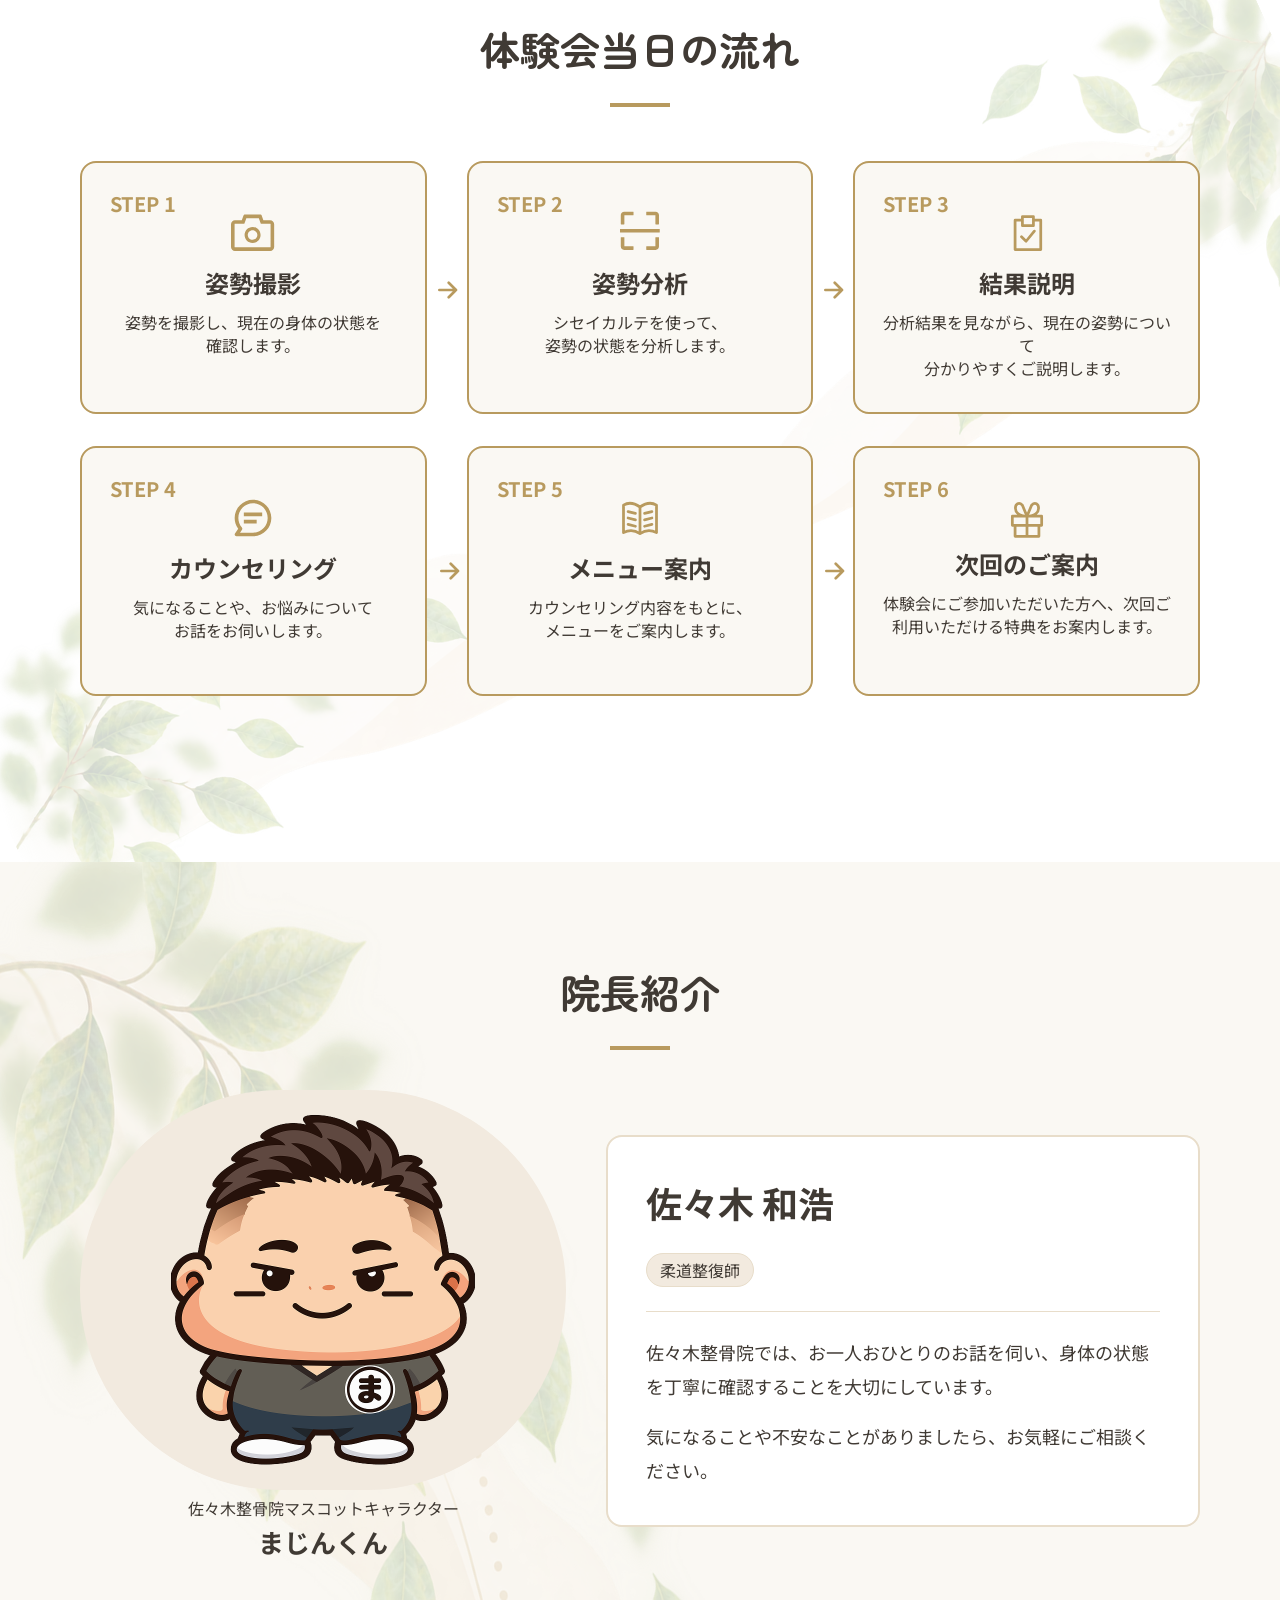
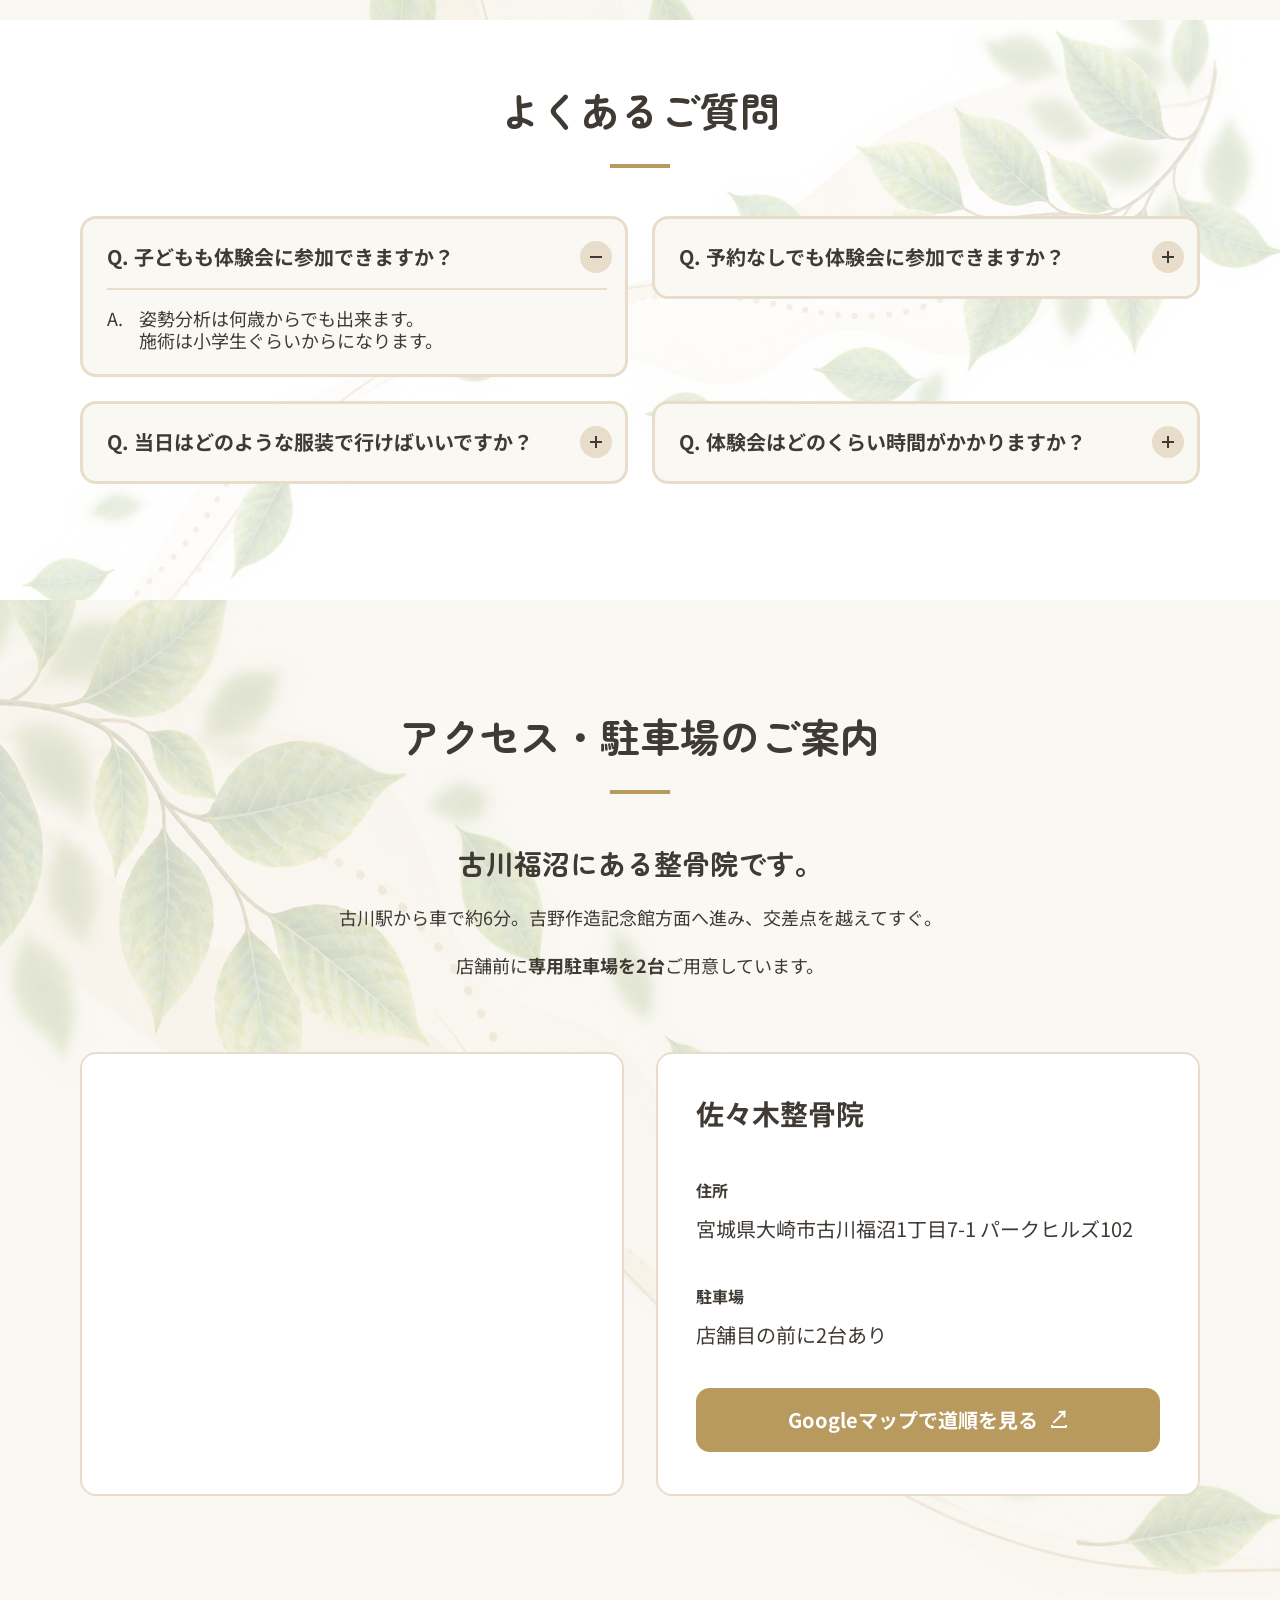
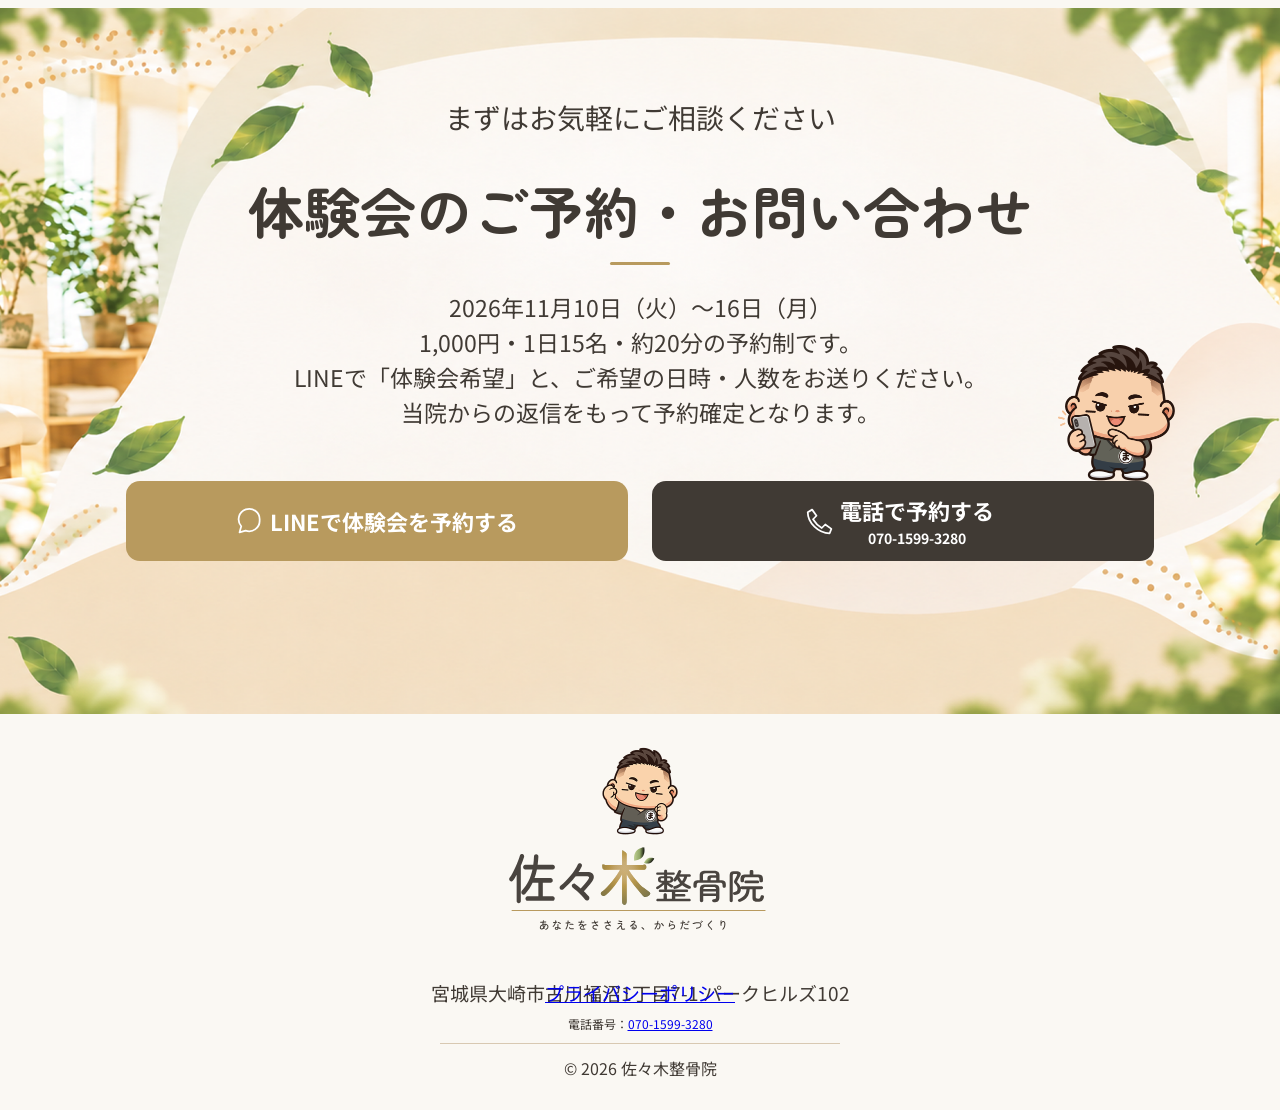
==== commit be6cf2db: "Publish approved privacy policy and LP footer link" ====
--- a/lp/index.html
+++ b/lp/index.html
@@ -155,11 +155,11 @@
       <section class="lp-access lp-section" aria-labelledby="access-title">
         <div class="lp-inner"><h2 class="lp-heading" id="access-title">アクセス・駐車場のご案内</h2>
           <div class="lp-access-intro"><h3>古川福沼にある整骨院です。</h3><p>古川駅から車で約6分。吉野作造記念館方面へ進み、交差点を越えてすぐ。</p><p>店舗前に<strong>専用駐車場を2台</strong>ご用意しています。</p></div>
-                <div class="lp-access-grid"><div class="lp-map-placeholder"><iframe title="佐々木整骨院の所在地（宮城県大崎市古川福沼1丁目7-1 パークヒルズ102）" src="https://www.google.com/maps/embed?pb=!1m18!1m12!1m3!1d3118.8140853382542!2d140.9723895!3d38.584128899999996!2m3!1f0!2f0!3f0!3m2!1i1024!2i768!4f13.1!3m3!1m2!1s0x5f8913259c5616df%3A0xccb74fc03984ee79!2z5L2Q44CF5pyo5pW06aqo6Zmi!5e0!3m2!1sja!2sjp!4v1791988123013!5m2!1sja!2sjp" loading="lazy" referrerpolicy="no-referrer-when-downgrade" allowfullscreen></iframe></div><div class="lp-access-card"><h3>佐々木整骨院</h3><dl><dt>住所</dt><dd class="lp-access-address"><span class="lp-access-postal">〒989-6105<br></span>宮城県大崎市古川福沼1丁目7-1<br class="lp-access-address-break"> パークヒルズ102</dd><dt>駐車場</dt><dd><span class="lp-access-parking-pc">店舗目の前に2台あり</span><span class="lp-access-parking-sp">店舗前の専用駐車場2台あり</span></dd></dl><a class="lp-map-link" href="https://www.google.com/maps/dir/?api=1&amp;destination=38.5842095%2C140.9722274&amp;travelmode=driving" target="_blank" rel="noopener noreferrer">Googleマップで道順を見る <span aria-hidden="true">↗</span></a></div></div>
+                <div class="lp-access-grid"><div class="lp-map-placeholder"><iframe title="佐々木整骨院の所在地（宮城県大崎市古川福沼1丁目7-1 パークヒルズ102）" src="https://www.google.com/maps/embed?pb=!1m18!1m12!1m3!1d3118.8140853382542!2d140.9723895!3d38.584128899999996!2m3!1f0!2f0!3f0!3m2!1i1024!2i768!4f13.1!3m3!1m2!1s0x5f8913259c5616df%3A0xccb74fc03984ee79!2z5L2Q44CF5pyo5pW06aqo6Zmi!5e0!3m2!1sja!2sjp!4v1791988123013!5m2!1sja!2sjp" loading="lazy" referrerpolicy="no-referrer" allowfullscreen></iframe></div><div class="lp-access-card"><h3>佐々木整骨院</h3><dl><dt>住所</dt><dd class="lp-access-address"><span class="lp-access-postal">〒989-6105<br></span>宮城県大崎市古川福沼1丁目7-1<br class="lp-access-address-break"> パークヒルズ102</dd><dt>駐車場</dt><dd><span class="lp-access-parking-pc">店舗目の前に2台あり</span><span class="lp-access-parking-sp">店舗前の専用駐車場2台あり</span></dd></dl><a class="lp-map-link" href="https://www.google.com/maps/dir/?api=1&amp;destination=38.5842095%2C140.9722274&amp;travelmode=driving" target="_blank" rel="noopener noreferrer">Googleマップで道順を見る <span aria-hidden="true">↗</span></a></div></div>
         </div>
       </section>
       <section class="lp-contact" aria-labelledby="contact-title"><div class="lp-inner"><p class="lp-contact-lead">まずはお気軽にご相談ください</p><h2 class="lp-heading" id="contact-title">体験会のご予約・<br class="lp-contact-break-sp">お問い合わせ</h2><p class="lp-contact-note">2026年11月10日（火）〜16日（月）<br>1,000円・1日15名・約20分の予約制です。<br>LINEで「体験会希望」と、ご希望の日時・人数をお送りください。<br>当院からの返信をもって予約確定となります。</p><div class="lp-contact-actions"><a class="contact-link" href="https://lin.ee/tBGermr" target="_blank" rel="noopener noreferrer"><span aria-hidden="true"><svg class="lp-contact-icon-pc" viewBox="0 0 32 32"><path d="M27 15a12 12 0 0 1-16 12l-7 2 2-7A12 12 0 1 1 27 15z"/></svg><svg class="lp-contact-icon-sp" viewBox="0 0 32 32"><path d="M27 15a12 12 0 0 1-16 12l-7 2 2-7A12 12 0 1 1 27 15z"/></svg></span> LINEで体験会を予約する</a><a class="contact-link" href="tel:07015993280"><span aria-hidden="true"><svg class="lp-contact-icon-pc" viewBox="0 0 32 32"><path d="m7 3 5 7-4 4c3 5 5 7 10 10l4-4 7 5-2 5C14 30 2 18 2 6z"/></svg><svg class="lp-contact-icon-sp" viewBox="0 0 32 32"><path d="m7 3 5 7-4 4c3 5 5 7 10 10l4-4 7 5-2 5C14 30 2 18 2 6z"/></svg></span> <span class="phone-copy"><span>電話で予約する</span><span class="phone-number">070-1599-3280</span></span></a><picture><source media="(max-width:1023px)" srcset="images/majinkun_cta.png"><img src="images/majinkun_cta.png" alt="" aria-hidden="true" width="234" height="271" decoding="async" loading="lazy"></picture></div></div></section>
-      <footer class="lp-footer"><picture><source media="(max-width:1023px)" srcset="images/majinkun_footer.png"><img class="lp-footer-mascot" src="images/majinkun_footer.png" alt="まじんくん" width="188" height="188" decoding="async" loading="lazy"></picture><img class="lp-footer-logo" src="images/header__logo.svg" alt="佐々木整骨院 あなたをささえる、からだづくり"><p><span class="lp-footer-postal">〒989-6105<br></span>宮城県大崎市古川福沼1丁目7-1<br class="lp-footer-address-break"> パークヒルズ102</p><small>電話番号：<a href="tel:07015993280">070-1599-3280</a></small><div class="lp-copyright">© 2026 佐々木整骨院</div></footer>
+      <footer class="lp-footer"><picture><source media="(max-width:1023px)" srcset="images/majinkun_footer.png"><img class="lp-footer-mascot" src="images/majinkun_footer.png" alt="まじんくん" width="188" height="188" decoding="async" loading="lazy"></picture><img class="lp-footer-logo" src="images/header__logo.svg" alt="佐々木整骨院 あなたをささえる、からだづくり"><p><span class="lp-footer-postal">〒989-6105<br></span>宮城県大崎市古川福沼1丁目7-1<br class="lp-footer-address-break"> パークヒルズ102</p><small>電話番号：<a href="tel:07015993280">070-1599-3280</a></small><p><a href="../privacy.html">プライバシーポリシー</a></p><div class="lp-copyright">© 2026 佐々木整骨院</div></footer>
     </div>
   </main>
 
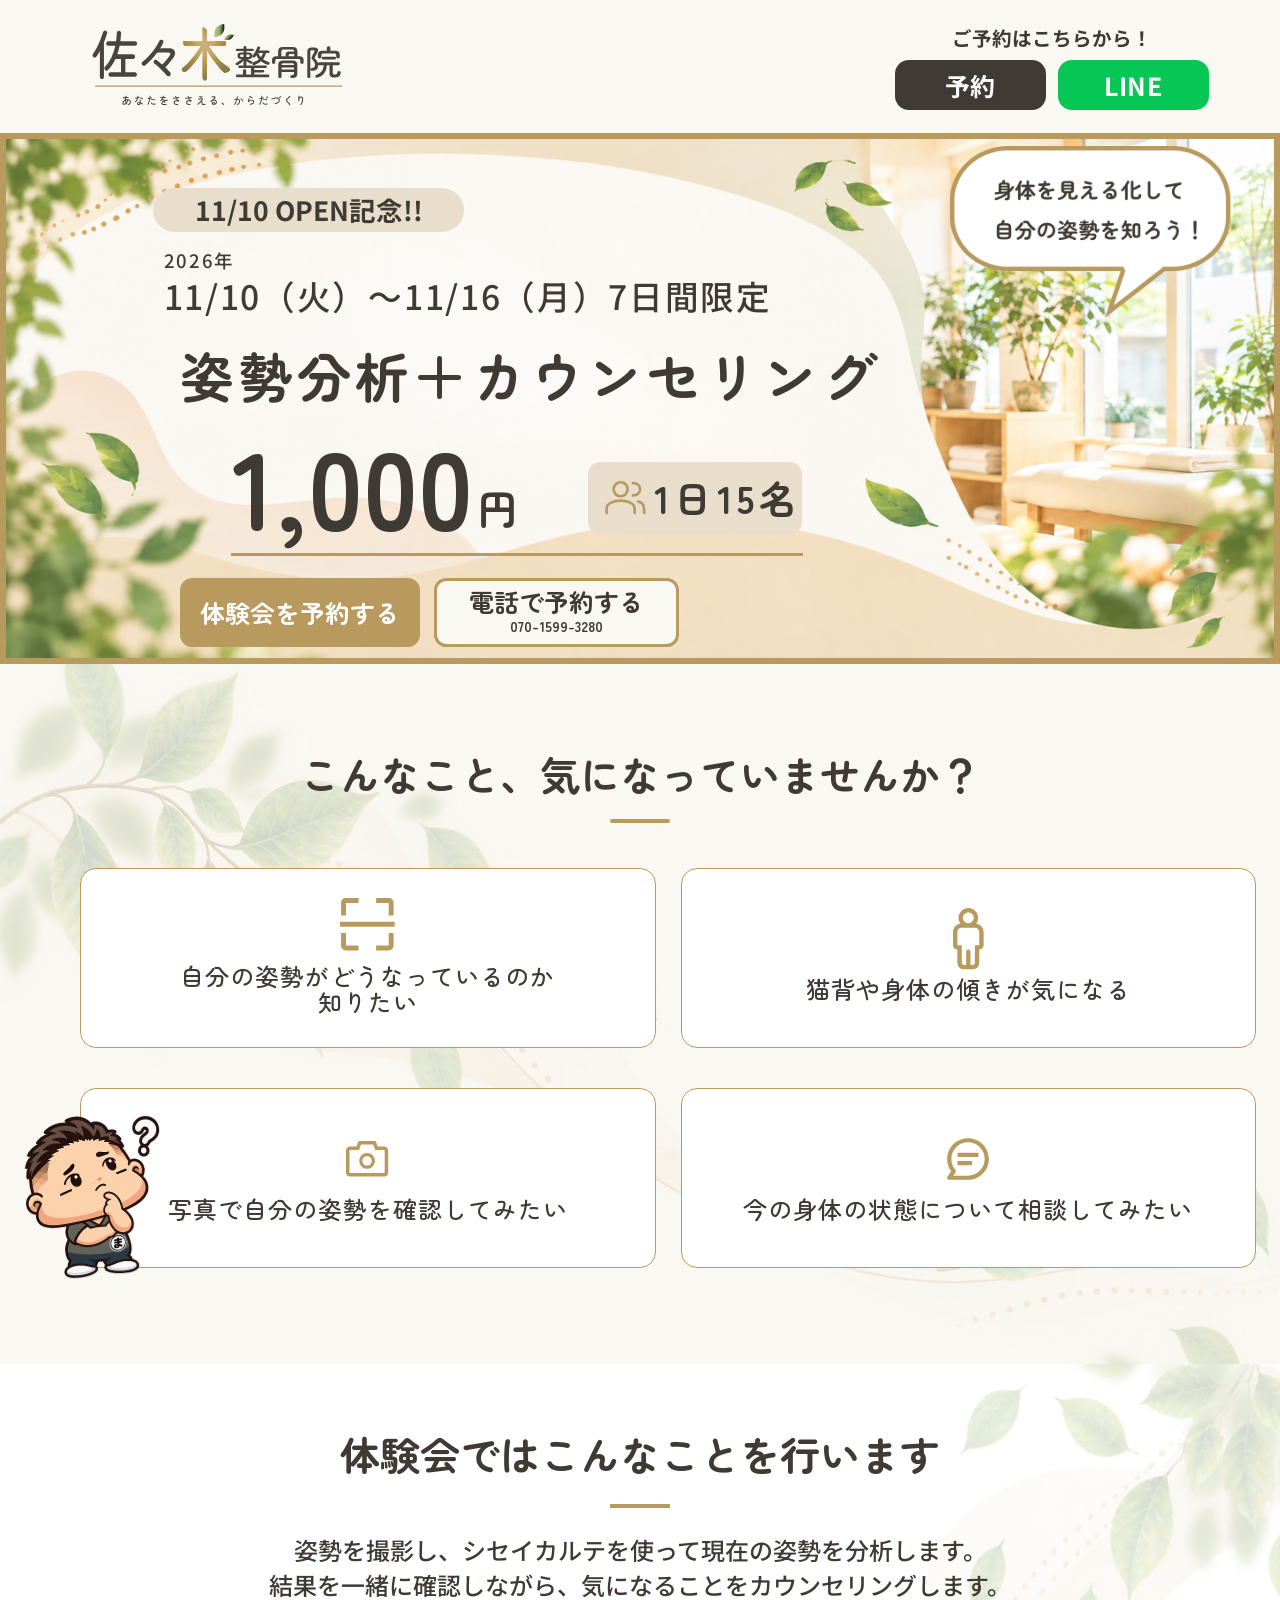
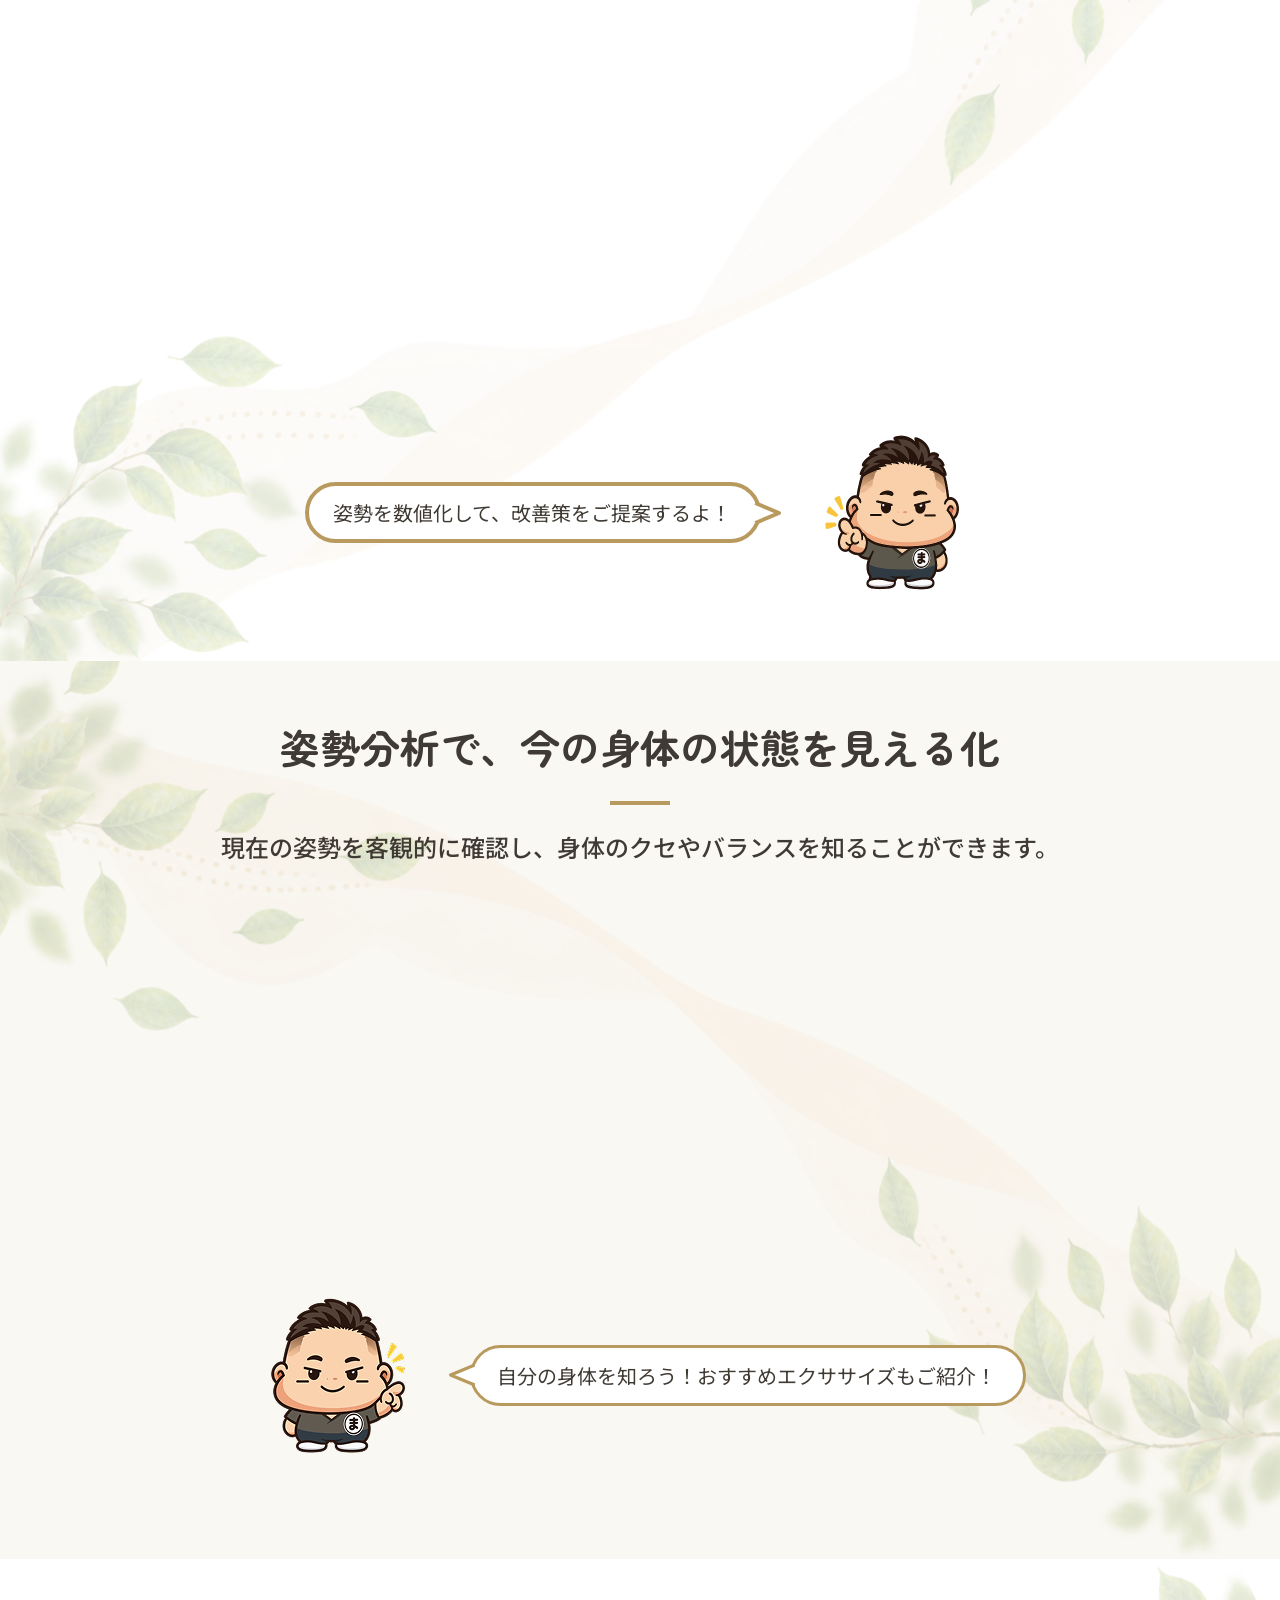
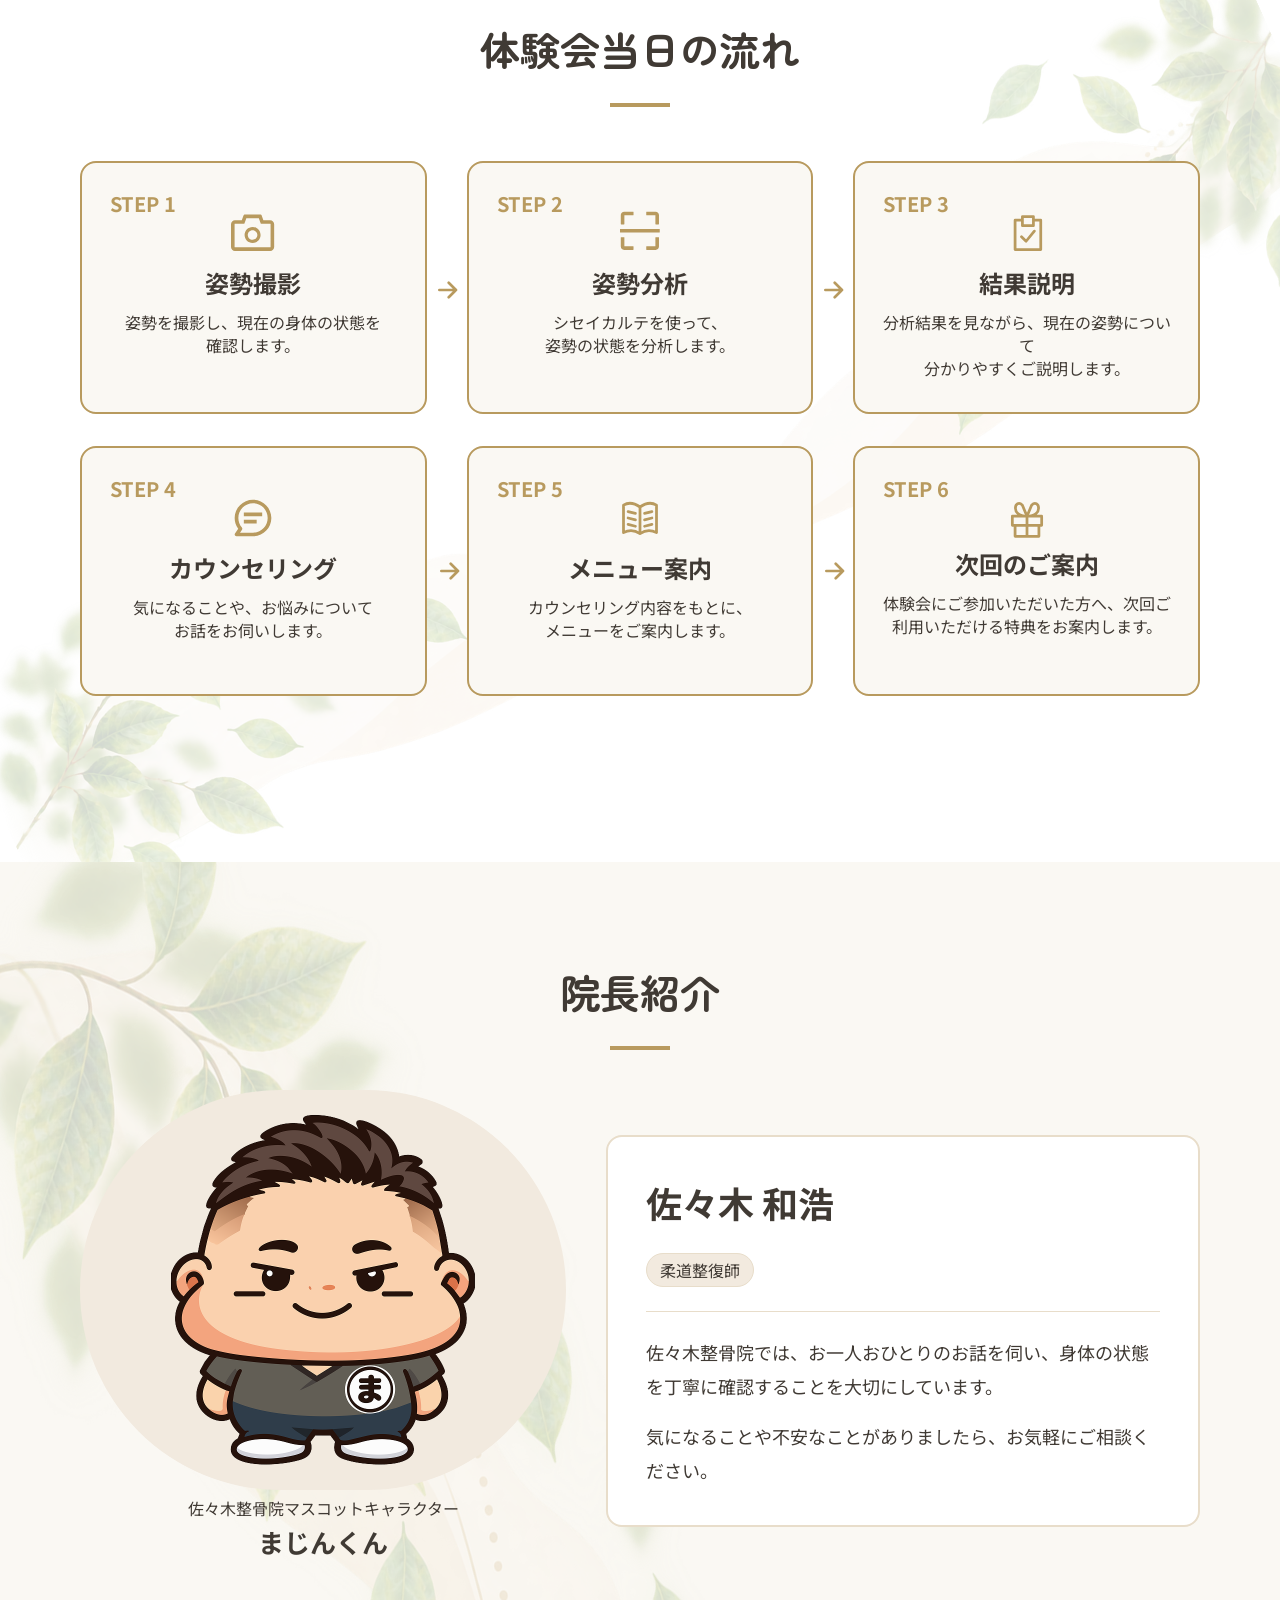
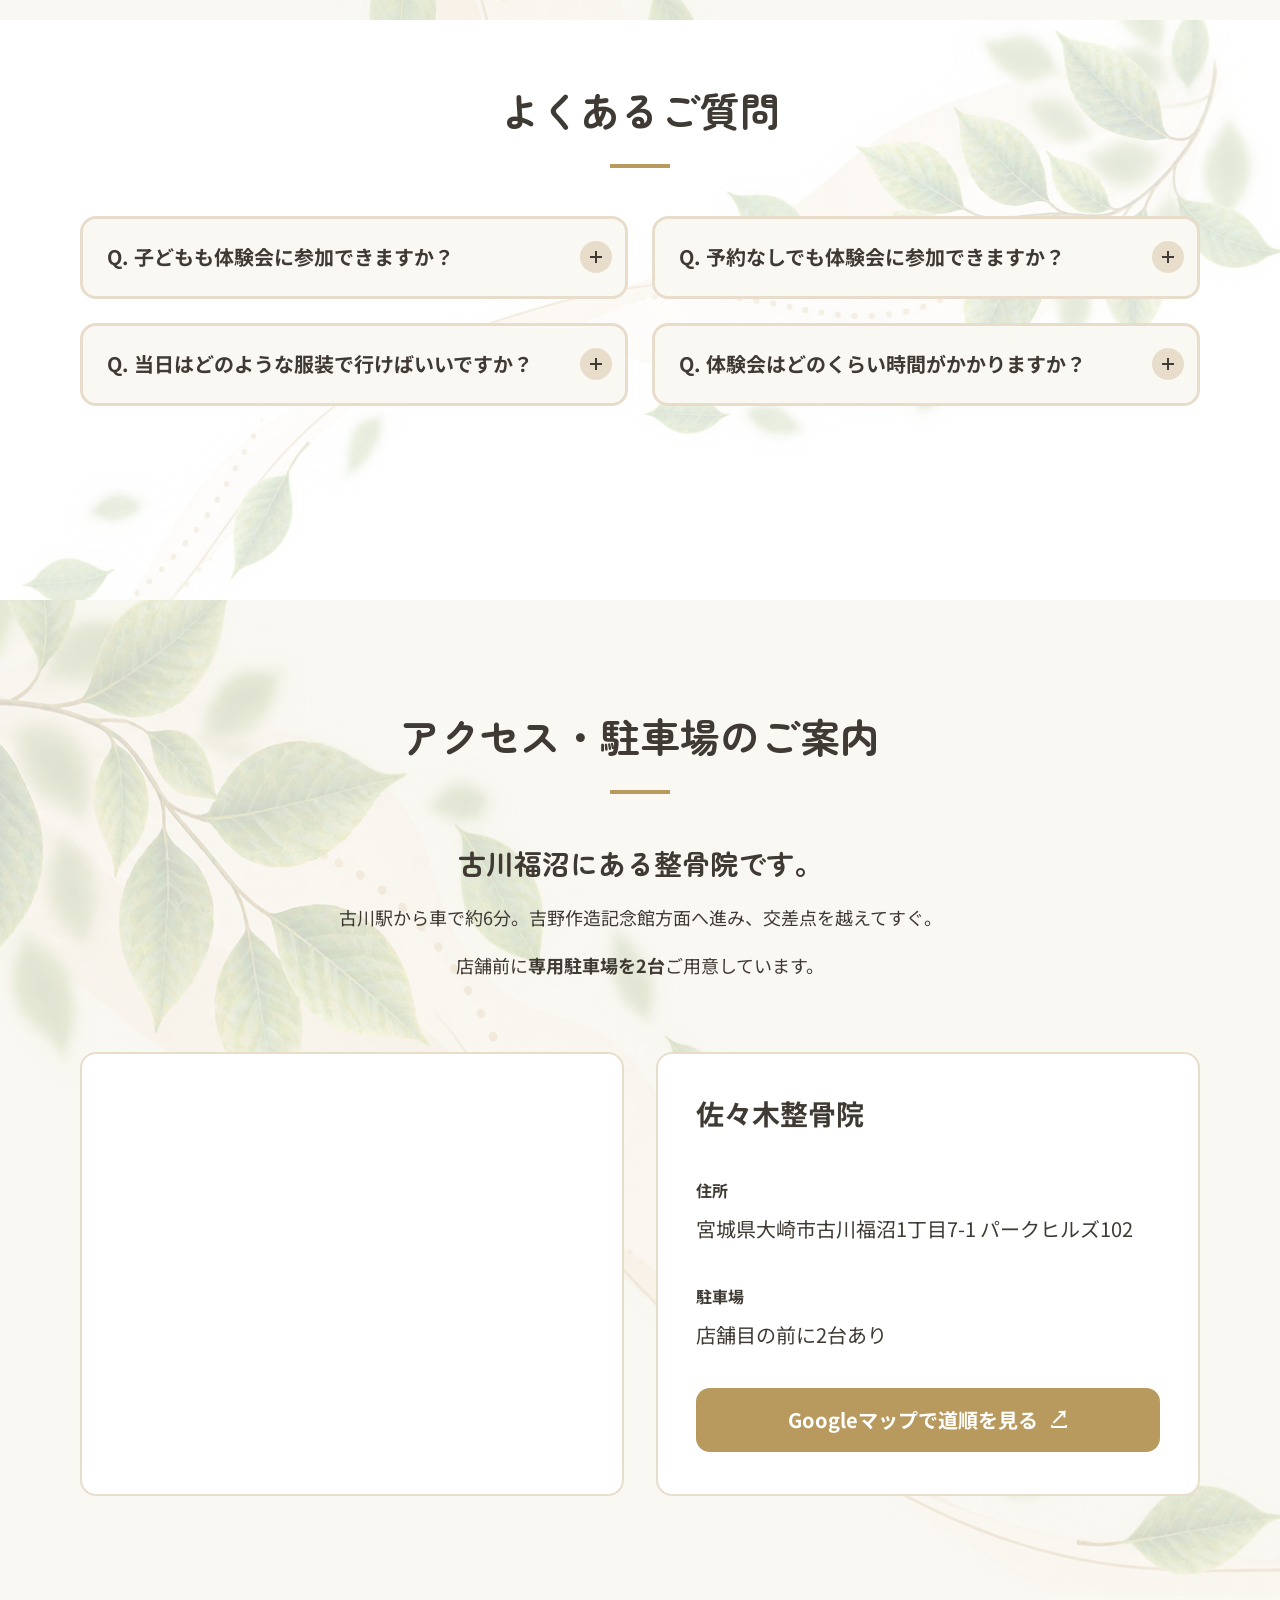
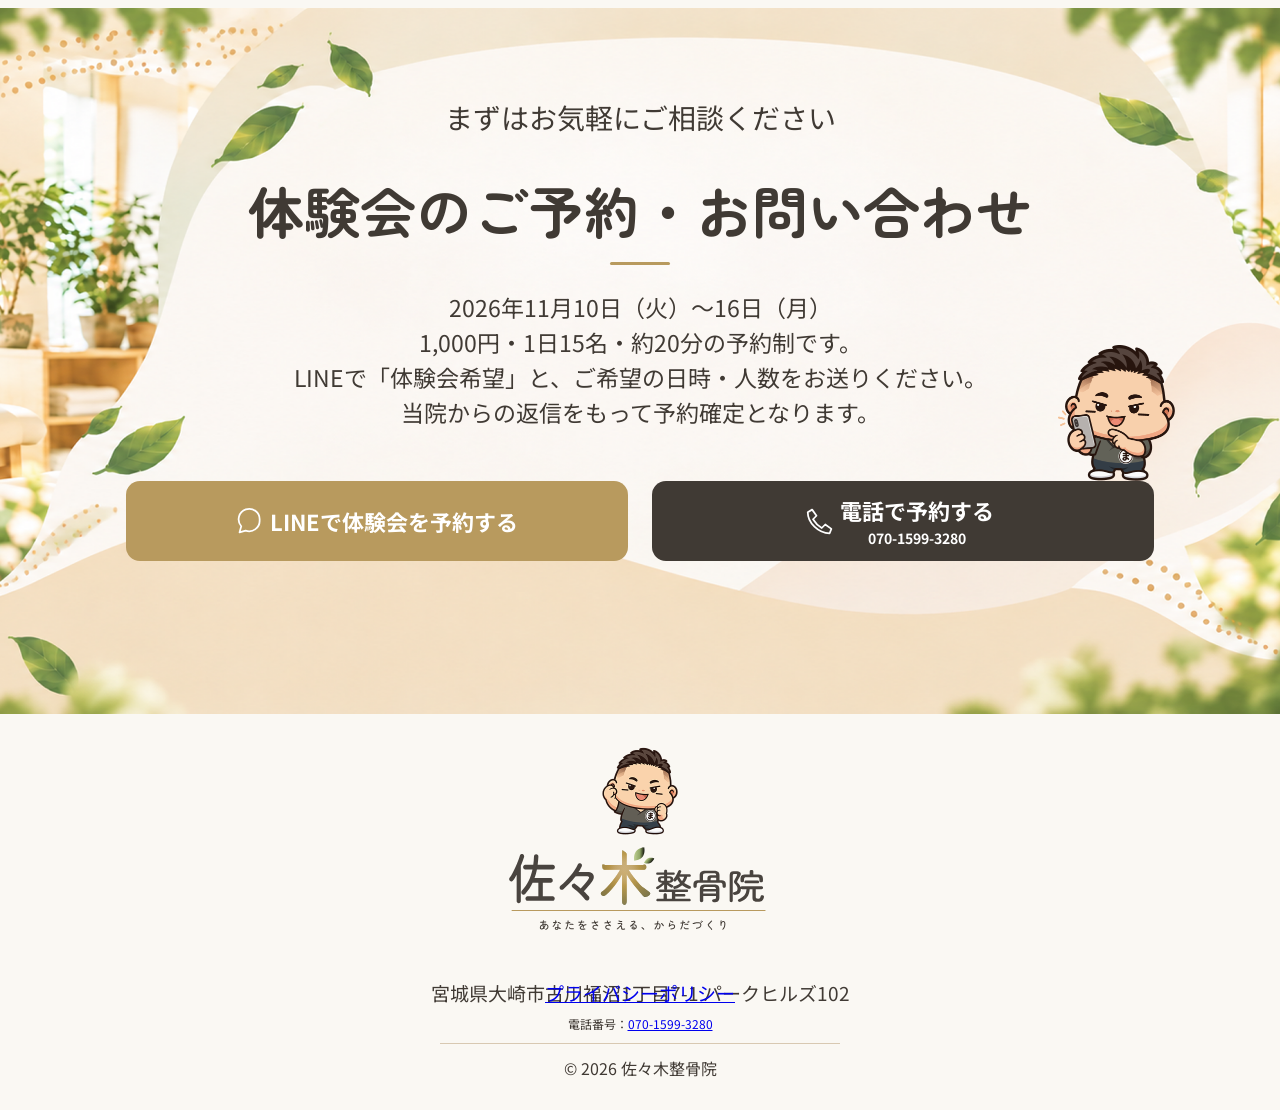
==== commit d67412da: "fix: close initial LP FAQ and add shared site favicons" ====
--- a/lp/index.html
+++ b/lp/index.html
@@ -26,6 +26,12 @@
     <meta property="og:image:height" content="630">
     <link rel="stylesheet" href="css/style.css">
     <meta name="robots" content="index, follow">
+  <!-- Site favicons -->
+  <link rel="icon" type="image/png" sizes="96x96" href="/favicon-96x96.png">
+  <link rel="icon" type="image/svg+xml" href="/favicon.svg">
+  <link rel="shortcut icon" href="/favicon.ico">
+  <link rel="apple-touch-icon" sizes="180x180" href="/apple-touch-icon.png">
+  <link rel="manifest" href="/site.webmanifest">
 </head>
 <body>
   <header class="site-header">
@@ -145,7 +151,7 @@
       <section class="lp-faq lp-section" aria-labelledby="faq-title">
         <div class="lp-inner"><h2 class="lp-heading" id="faq-title">よくあるご質問</h2>
           <div class="lp-faq-grid">
-            <article class="lp-faq-item lp-faq-open"><h3><button class="lp-faq-toggle" type="button" id="faq-question-1" aria-expanded="true" aria-controls="faq-answer-1">Q. 子どもも体験会に参加できますか？<span aria-hidden="true">−</span></button></h3><p id="faq-answer-1" aria-labelledby="faq-question-1"><span>A.</span>姿勢分析は何歳からでも出来ます。<br>施術は小学生ぐらいからになります。</p></article>
+            <article class="lp-faq-item"><h3><button class="lp-faq-toggle" type="button" id="faq-question-1" aria-expanded="false" aria-controls="faq-answer-1">Q. 子どもも体験会に参加できますか？<span aria-hidden="true">＋</span></button></h3><p id="faq-answer-1" aria-labelledby="faq-question-1" hidden><span>A.</span>姿勢分析は何歳からでも出来ます。<br>施術は小学生ぐらいからになります。</p></article>
             <article class="lp-faq-item"><h3><button class="lp-faq-toggle" type="button" id="faq-question-3" aria-expanded="false" aria-controls="faq-answer-3">Q. 予約なしでも体験会に参加できますか？<span aria-hidden="true">＋</span></button></h3><p id="faq-answer-3" aria-labelledby="faq-question-3" hidden><span>A.</span>体験会は予約制です。LINEまたはお電話からご予約ください。</p></article>
             <article class="lp-faq-item"><h3><button class="lp-faq-toggle" type="button" id="faq-question-2" aria-expanded="false" aria-controls="faq-answer-2">Q. 当日はどのような服装で行けばいいですか？<span aria-hidden="true">＋</span></button></h3><p id="faq-answer-2" aria-labelledby="faq-question-2" hidden><span>A.</span>動きやすい服装でお越しください。お着替えもご用意しています。</p></article>
             <article class="lp-faq-item"><h3><button class="lp-faq-toggle" type="button" id="faq-question-4" aria-expanded="false" aria-controls="faq-answer-4">Q. 体験会はどのくらい時間がかかりますか？<span aria-hidden="true">＋</span></button></h3><p id="faq-answer-4" aria-labelledby="faq-question-4" hidden><span>A.</span>約20分を予定しています。</p></article>
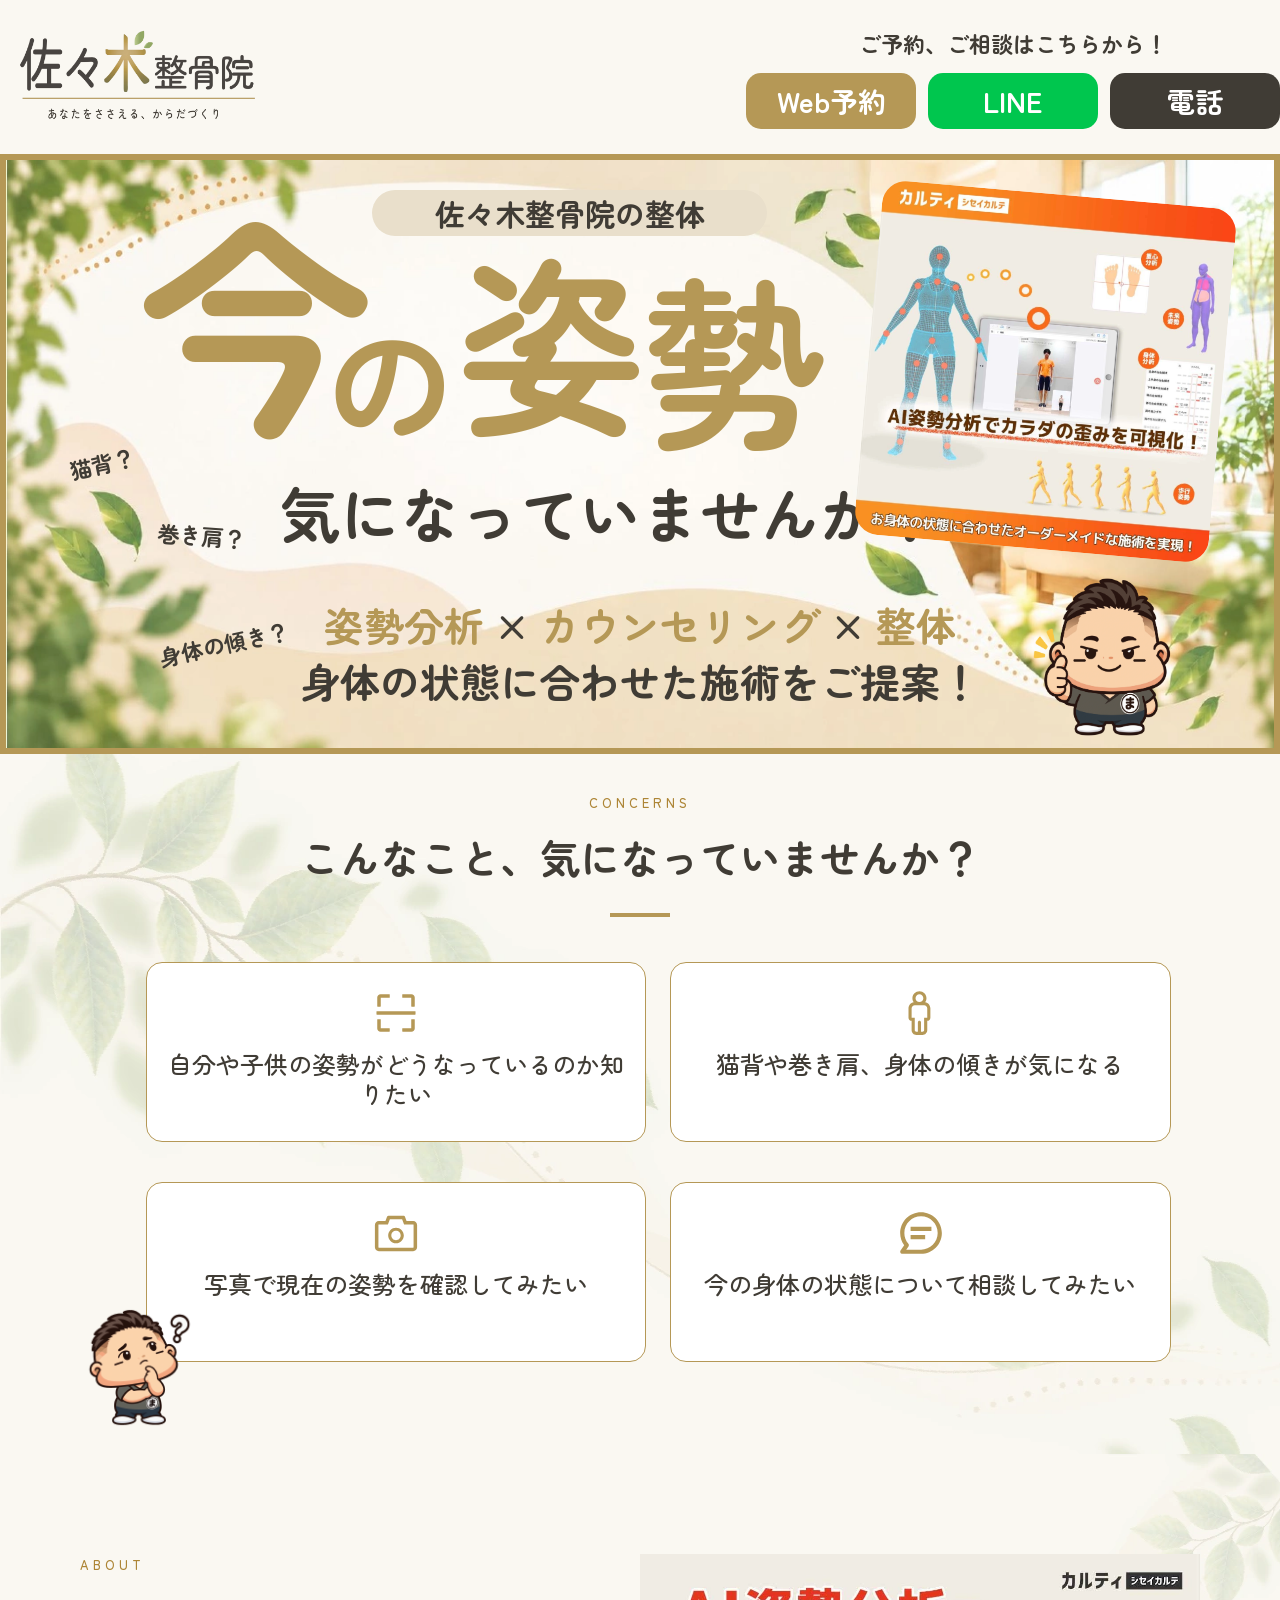
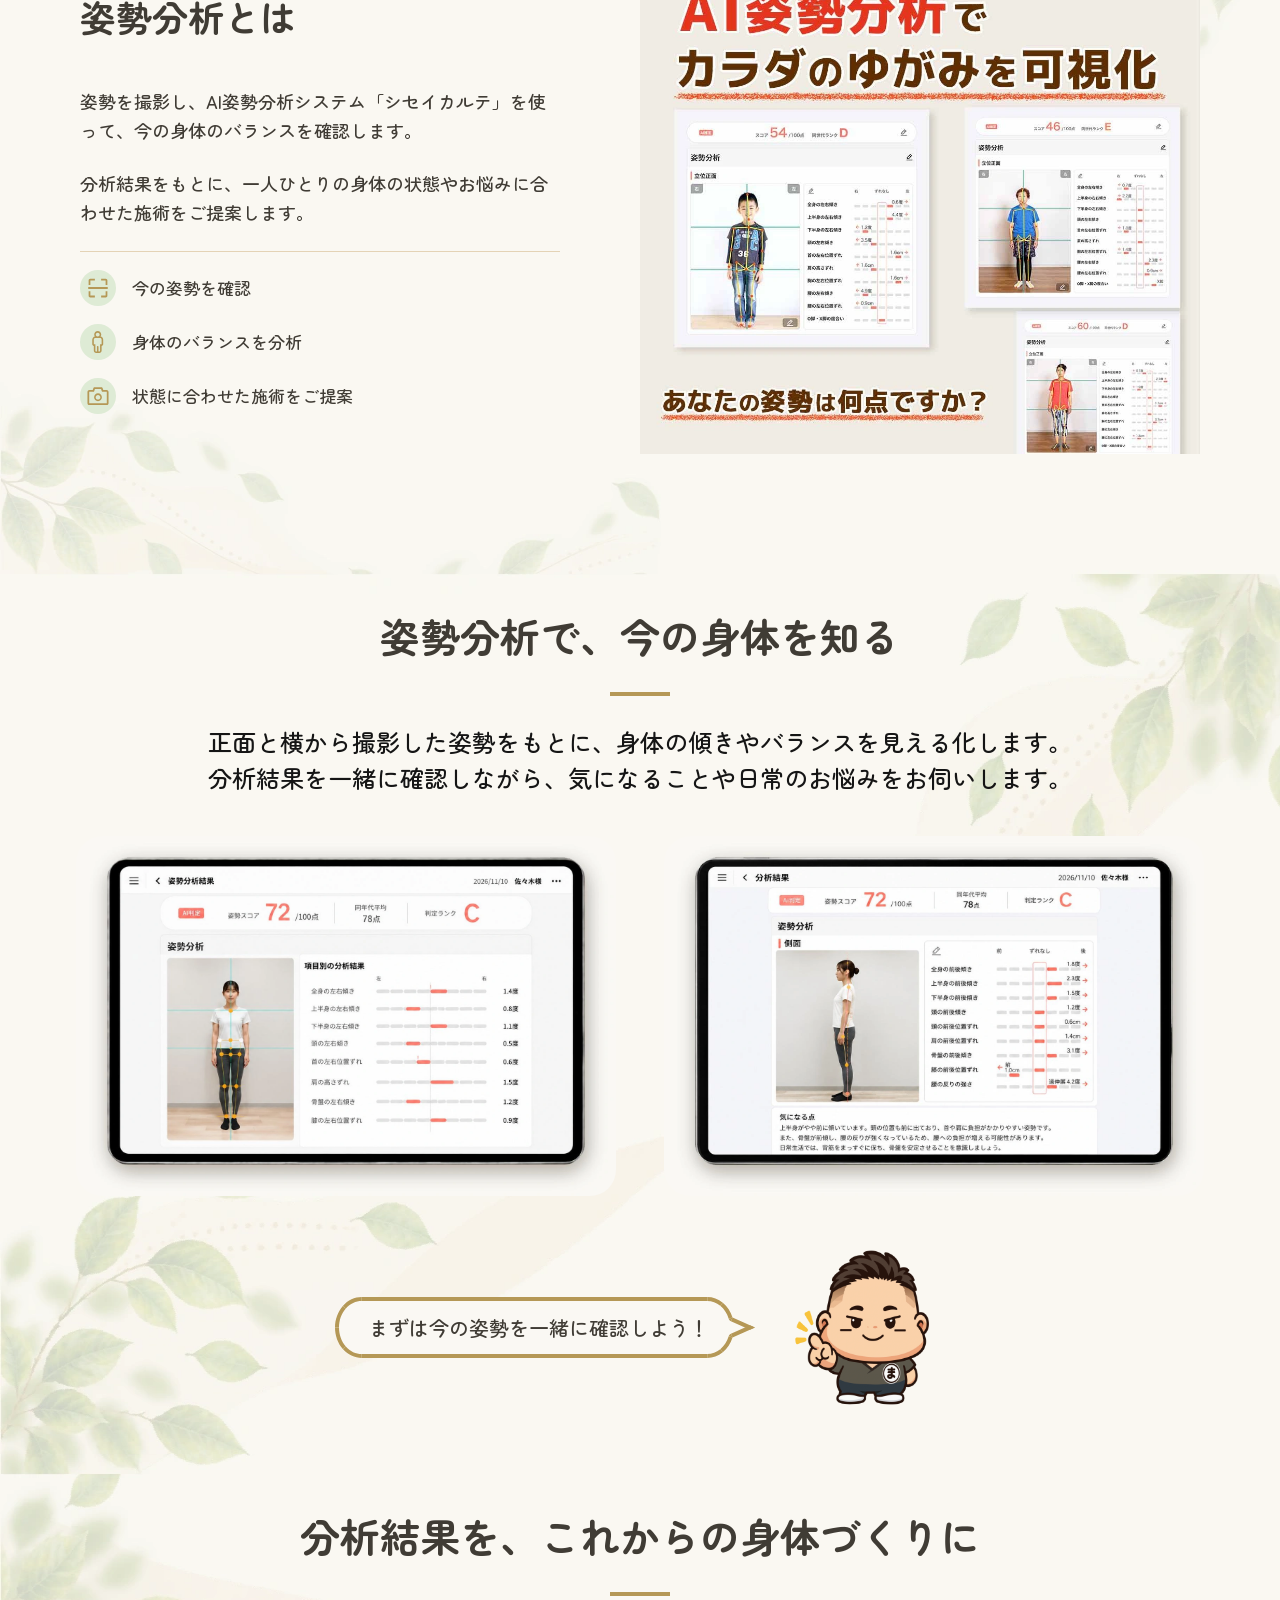
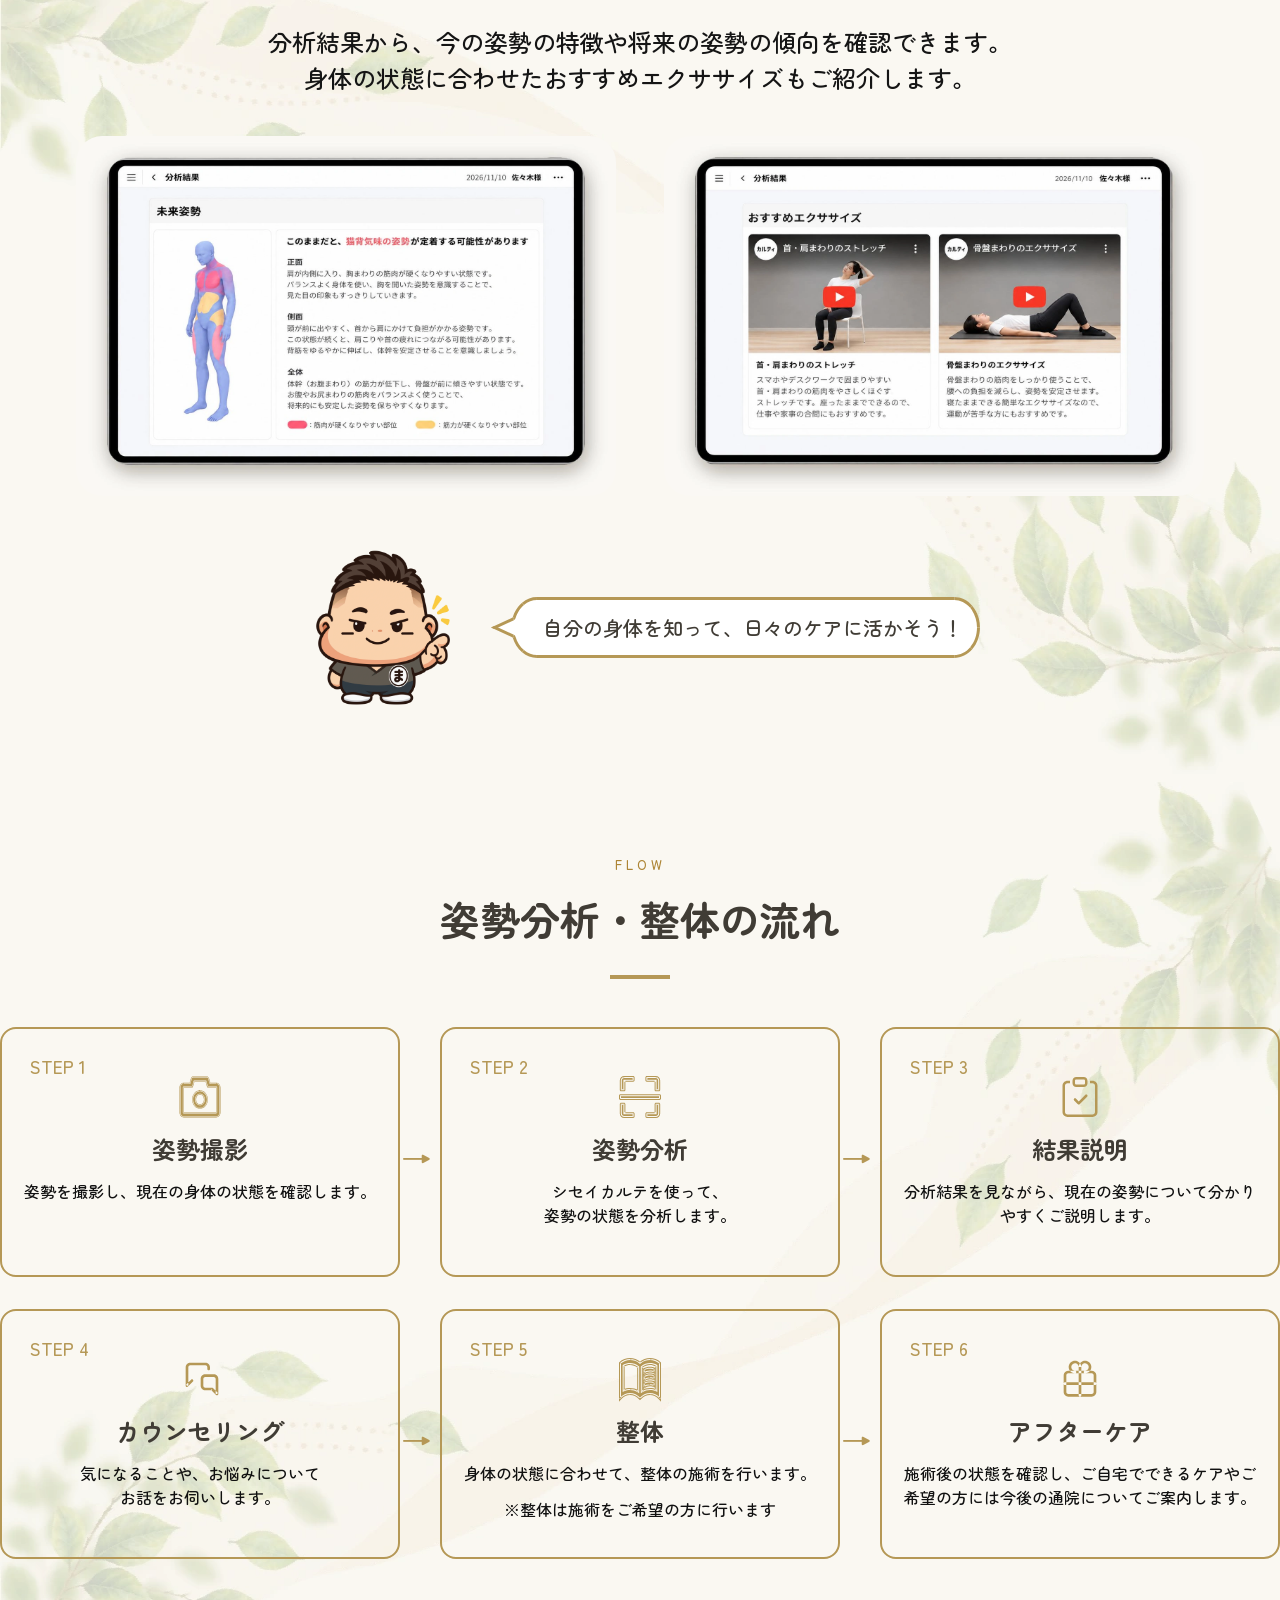
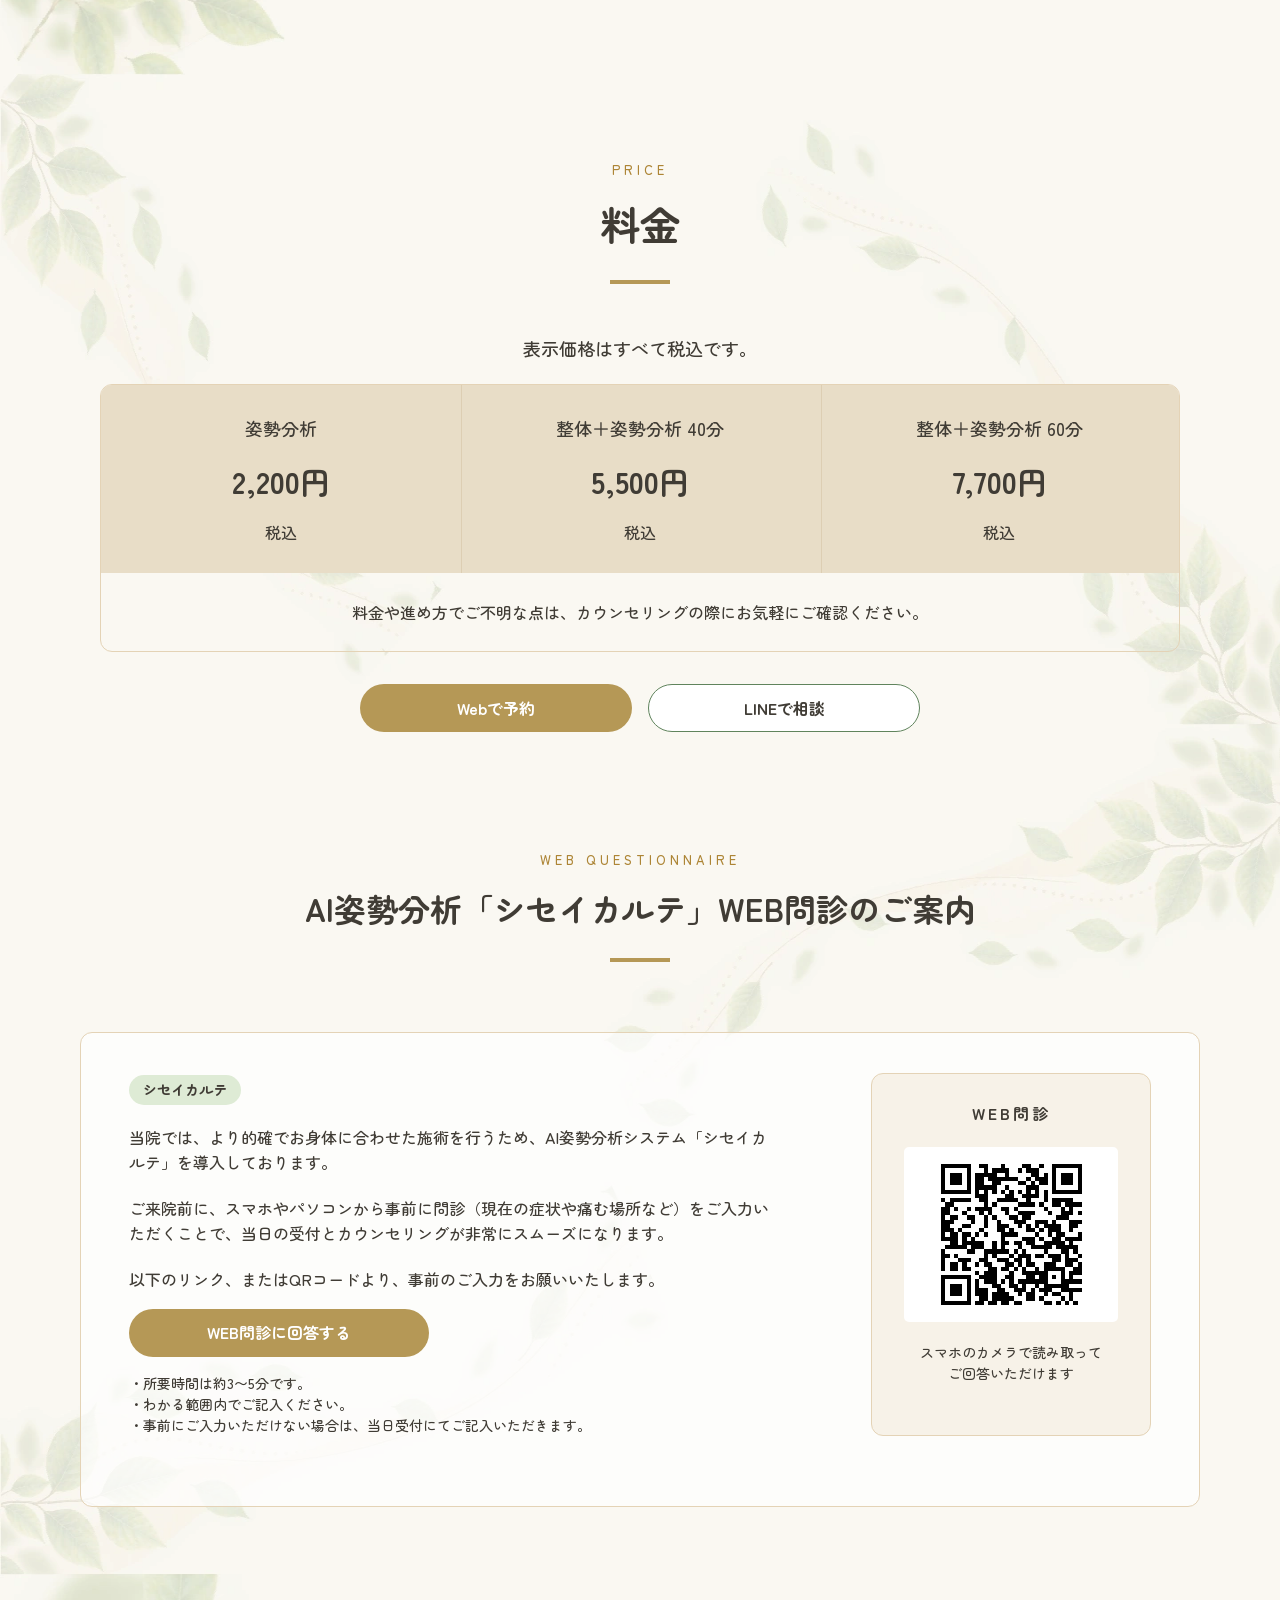
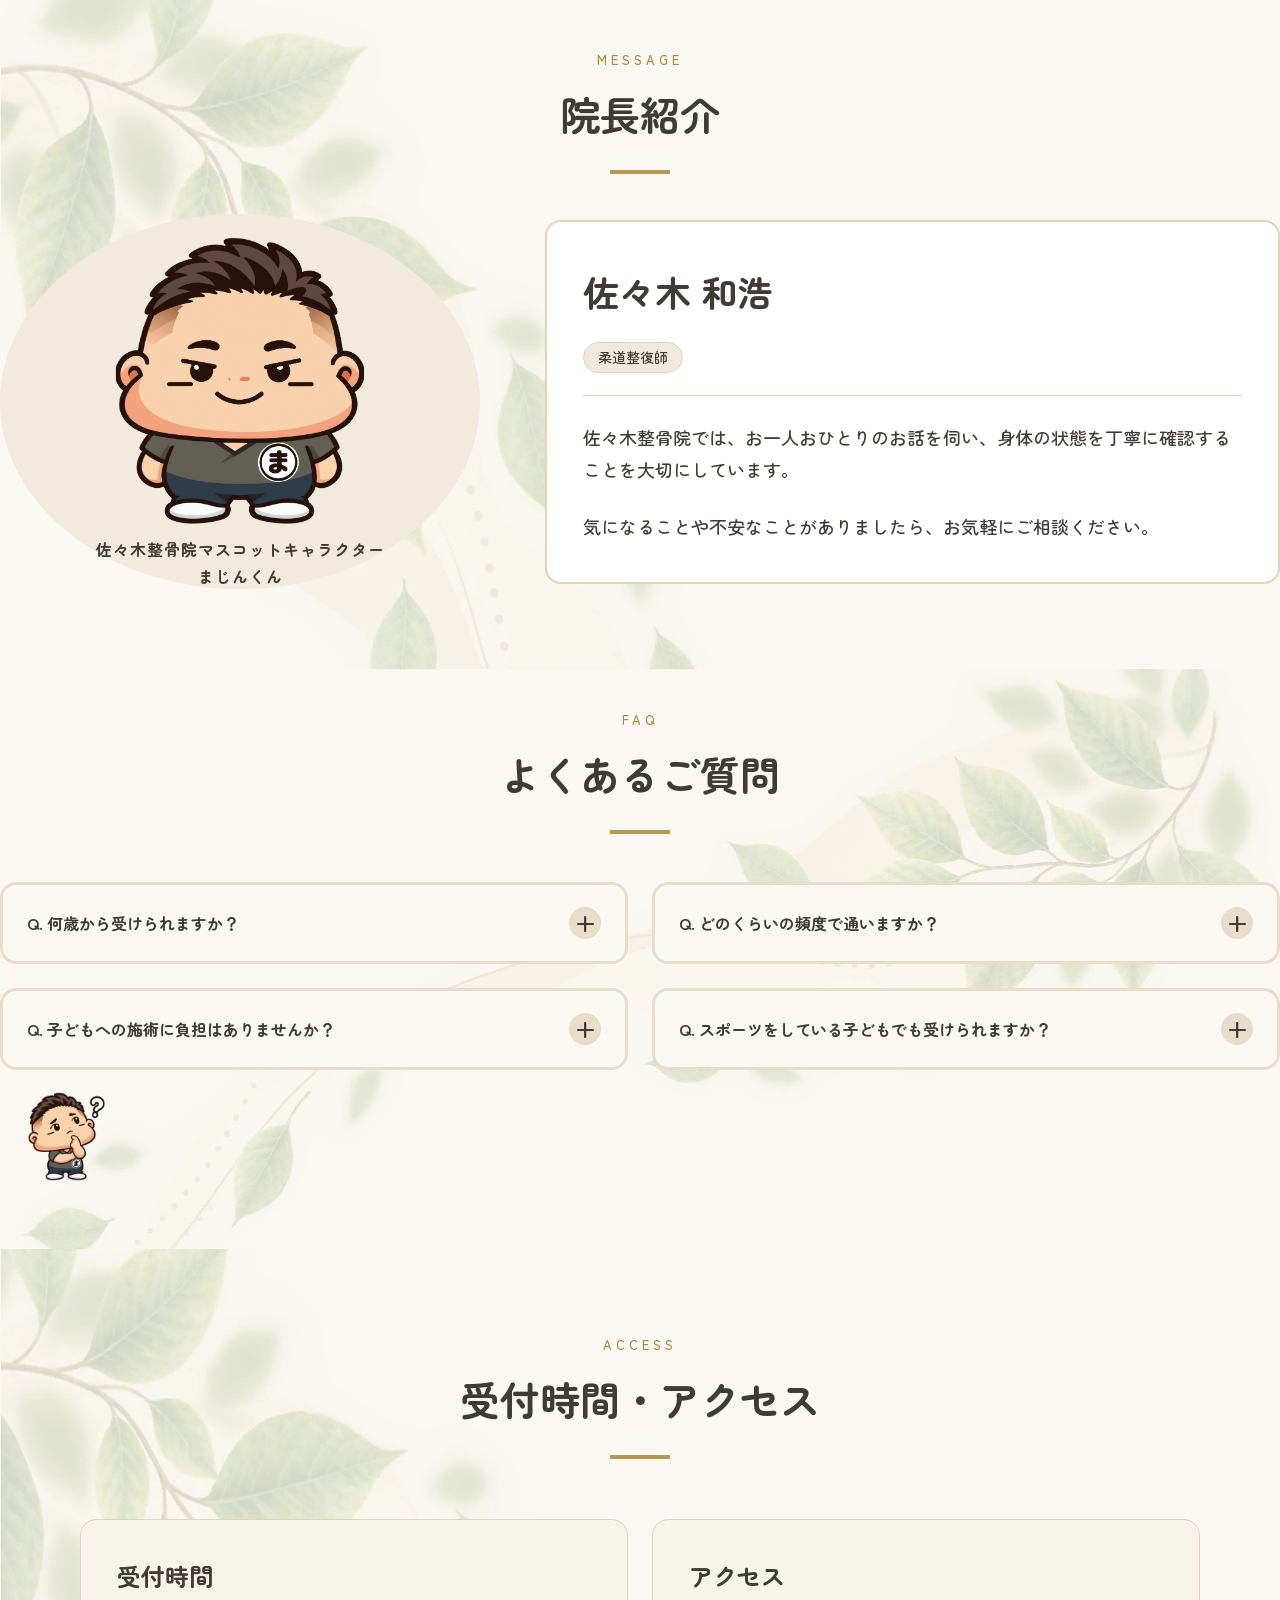
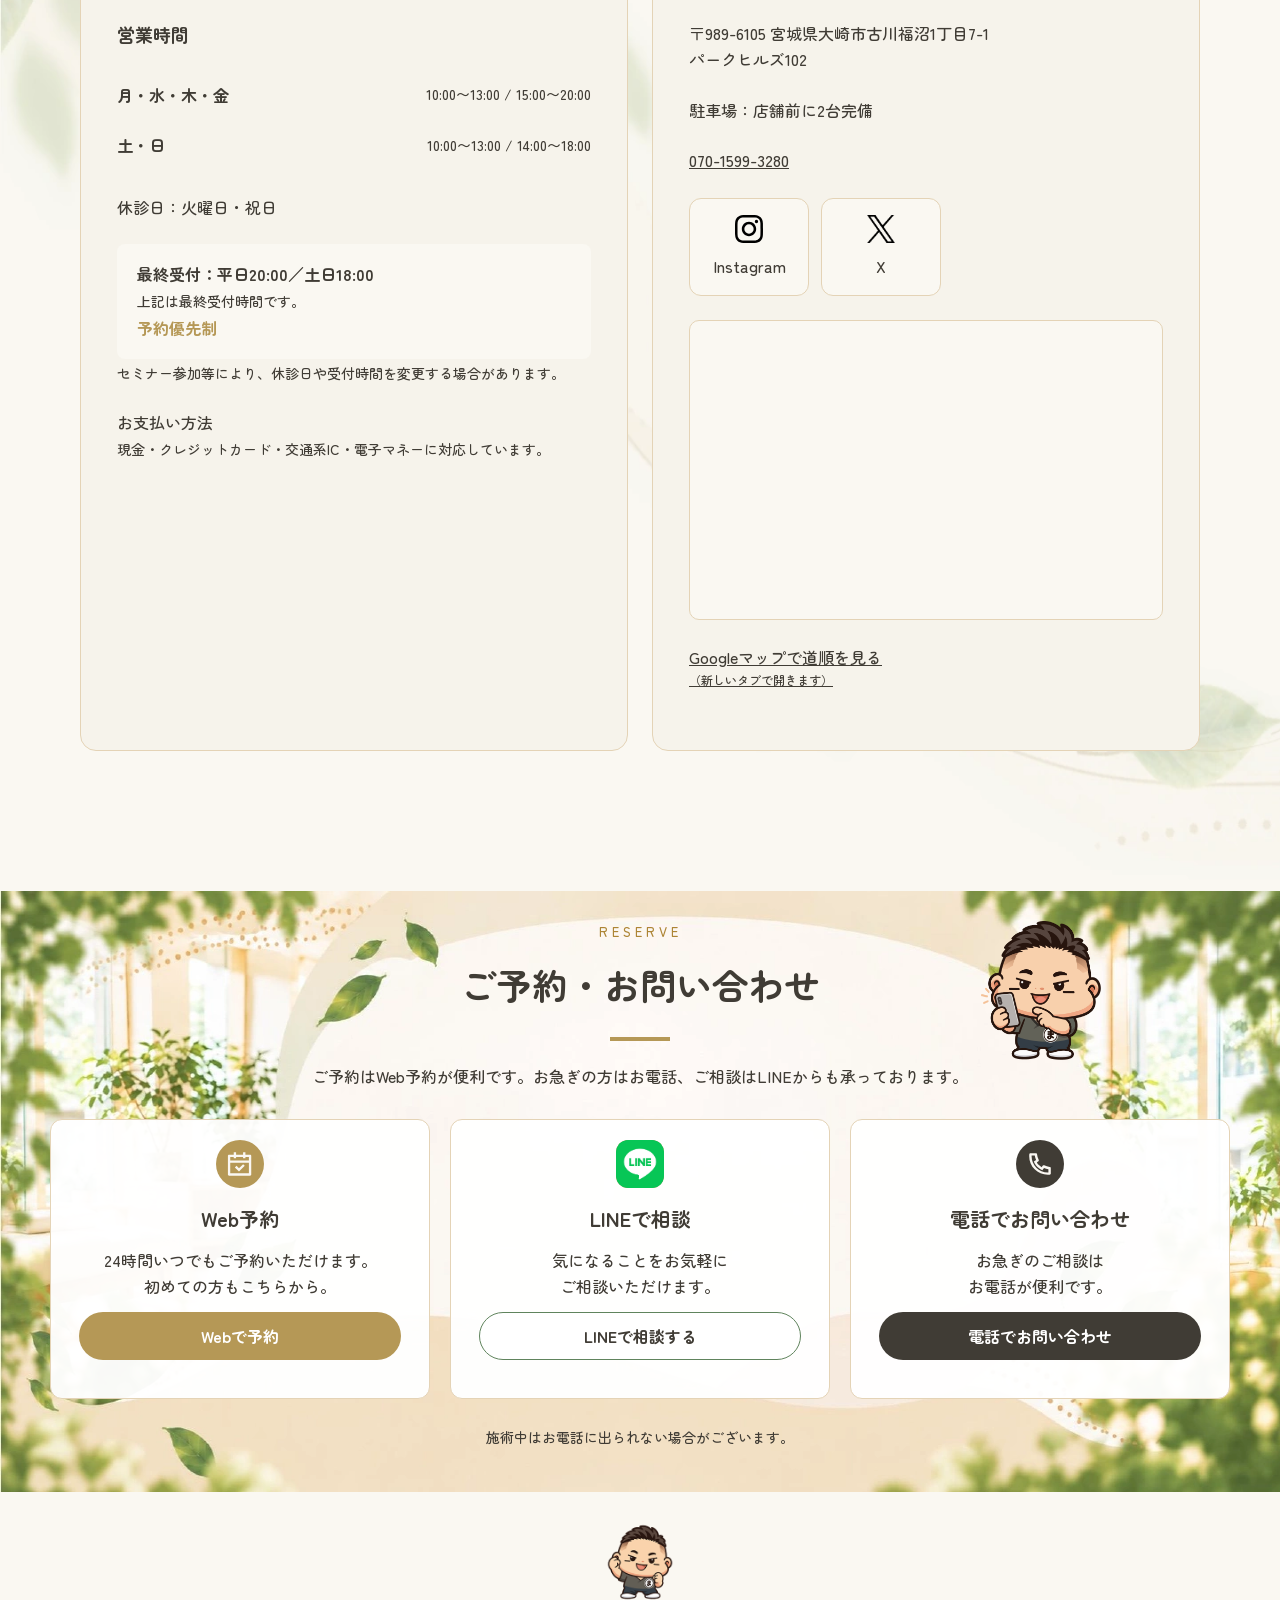
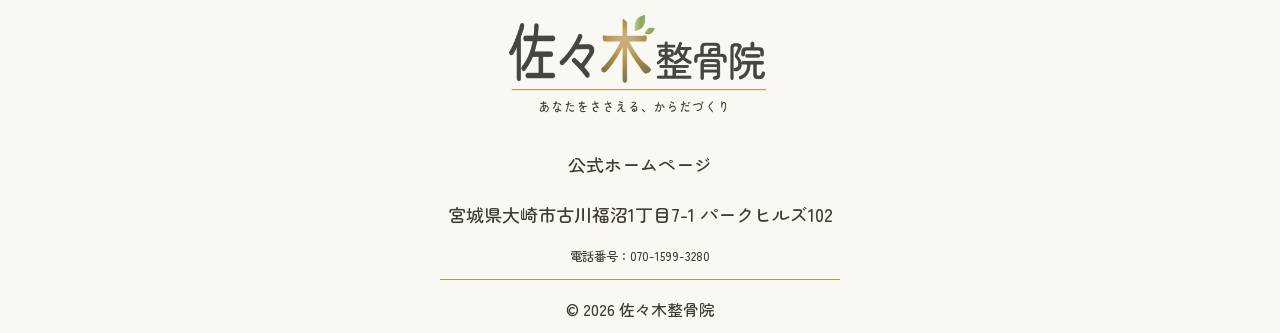
==== commit 10bd81de: "Publish approved clinic website and regular-service LP" ====
--- a/lp/index.html
+++ b/lp/index.html
@@ -1,6 +1,8 @@
-<!DOCTYPE html>
-<html lang="ja">
-<head>
+
+
+
+
+<!doctype html><html lang="ja"><head>
     <!-- Google tag (gtag.js) -->
     <script async src="https://www.googletagmanager.com/gtag/js?id=G-R38P3J2NJJ"></script>
     <script>
@@ -10,165 +12,20 @@
 
       gtag('config', 'G-R38P3J2NJJ');
     </script>
-    <meta charset="UTF-8">
-    <meta name="viewport" content="width=device-width, initial-scale=1.0">
-    <title>11/10〜11/16 姿勢分析体験会 | 佐々木整骨院・大崎市古川</title>
-    <meta name="description" content="宮城県大崎市古川の佐々木整骨院。2026年11月10日（火）〜16日（月）、姿勢分析＋カウンセリングの体験会を開催。1,000円・1日15名・約20分の予約制。LINEでご予約ください。">
-    <meta property="og:type" content="website">
-    <meta property="og:locale" content="ja_JP">
-    <meta property="og:site_name" content="佐々木整骨院">
-    <meta property="og:title" content="11/10〜11/16 姿勢分析体験会 | 佐々木整骨院">
-    <meta property="og:description" content="大崎市古川で姿勢分析＋カウンセリング。2026年11月10日〜16日、1,000円・1日15名・予約制。LINEからご予約いただけます。">
-    <link rel="canonical" href="https://sasaki-seikotsuin-majin.jp/lp/">
-    <meta property="og:url" content="https://sasaki-seikotsuin-majin.jp/lp/">
-    <meta property="og:image" content="https://sasaki-seikotsuin-majin.jp/lp/images/ogp.jpg">
-    <meta property="og:image:width" content="1200">
-    <meta property="og:image:height" content="630">
-    <link rel="stylesheet" href="css/style.css">
-    <meta name="robots" content="index, follow">
-  <!-- Site favicons -->
-  <link rel="icon" type="image/png" sizes="96x96" href="/favicon-96x96.png">
-  <link rel="icon" type="image/svg+xml" href="/favicon.svg">
-  <link rel="shortcut icon" href="/favicon.ico">
-  <link rel="apple-touch-icon" sizes="180x180" href="/apple-touch-icon.png">
-  <link rel="manifest" href="/site.webmanifest">
-</head>
-<body>
-  <header class="site-header">
-    <div class="container header-inner">
-      <a class="header-logo" href="./" aria-label="佐々木整骨院">
-        <img src="images/header__logo.svg" alt="佐々木整骨院 ロゴ">
-      </a>
-      <nav class="header-actions" aria-label="主要メニュー">
-        <div class="header-reserve">
-          <div class="header-cta-note">ご予約はこちらから！</div>
-          <div class="header-ctas">
-            <a class="btn btn-reserve" href="https://lin.ee/tBGermr" target="_blank" rel="noopener noreferrer">予約</a>
-            <a class="btn btn-line" href="https://lin.ee/tBGermr" target="_blank" rel="noopener noreferrer">LINE</a>
-          </div>
-        </div>
-      </nav>
-    </div>
-  </header>
-
-  <main>
-    <section class="hero" role="region" aria-label="ヒーロー">
-      <div class="hero-inner container">
-        <div class="hero-content">
-          <div class="hero-label">11/10 OPEN記念!!</div>
-          <div class="hero-period"><span class="event-year">2026年</span>11/10（火）〜11/16（月）7日間限定</div>
-          <h1 class="hero-title">姿勢分析＋カウンセリング</h1>
-
-          <div class="hero-pricing">
-            <div class="price-wrap">
-              <div class="price-row"><span class="price-value">1,000</span><span class="price-unit">円</span></div>
-            </div>
-            <div class="capacity-wrap">
-              <span class="capacity-icon" aria-hidden="true"></span>
-              <span class="capacity-value">1日15名</span>
-            </div>
-          </div>
-
-          <div class="hero-ctas">
-            <a class="btn btn-primary" href="https://lin.ee/tBGermr" target="_blank" rel="noopener noreferrer">体験会を予約する</a>
-            <a class="btn btn-secondary" href="tel:07015993280"><span class="phone-copy"><span>電話で予約する</span><span class="phone-number">070-1599-3280</span></span></a>
-          </div>
-        </div>
-        <div class="hero-visual" aria-hidden="true">
-          <picture class="hero-mascot-picture"><source media="(min-width:1024px)" srcset="images/majinkun_hero.png"><img class="hero-majin" src="images/majin-hero.png" alt="まじんくん" width="364" height="440" decoding="async"></picture>
-          <img class="hero-bubble hero-bubble--sp" src="images/hero-bubble-sp.png" alt="" width="380" height="228" decoding="async">
-          <img class="hero-bubble hero-bubble--pc" src="images/hero-bubble-pc.png" alt="" width="658" height="388" decoding="async">
-        </div>
-      </div>
-    </section>
-    <section class="problem-section" aria-label="こんなこと、気になっていませんか？">
-      <div class="problem-inner">
-        <img class="problem-deco" src="images/problem_decoration.png" alt="装飾" aria-hidden="true" width="2880" height="1400" decoding="async" loading="lazy">
-
-        <h2 class="problem-title">こんなこと、<br class="problem-break-sp">気になっていませんか？</h2>
-        <div class="problem-title-underline" aria-hidden="true"></div>
-
-        <div class="problem-grid">
-          <article class="problem-card">
-            <img class="problem-icon" src="images/problem_icon_01.svg" alt="">
-            <p>自分の姿勢が<br class="problem-break-sp">どうなっているのか<br class="problem-break-pc"><br class="problem-break-sp">知りたい</p>
-          </article>
-          <article class="problem-card">
-            <img class="problem-icon" src="images/problem_icon_02.svg" alt="">
-            <p>猫背や身体の傾きが<br class="problem-break-sp">気になる</p>
-          </article>
-          <article class="problem-card">
-            <img class="problem-icon" src="images/problem_icon_03.svg" alt="">
-            <p>写真で自分の姿勢を<br class="problem-break-sp">確認してみたい</p>
-          </article>
-          <article class="problem-card">
-            <img class="problem-icon" src="images/problem_icon_04.svg" alt="">
-            <p>今の身体の状態<br class="problem-break-sp">について<br class="problem-break-sp">相談してみたい</p>
-          </article>
-        </div>
-
-        <img class="problem-majin" src="images/majinkun_problem.png" alt="まじんくん" aria-hidden="true" width="382" height="382" decoding="async" loading="lazy">
-      </div>
-    </section>
-
-    <!-- All sections support desktop and mobile. -->
-    <div class="lp-pc-rest">
-      <section class="lp-experience lp-section" aria-labelledby="experience-title">
-        <div class="lp-inner">
-          <h2 class="lp-heading" id="experience-title">体験会では<br class="lp-experience-break-sp">こんなことを行います</h2>
-          <p class="lp-intro">姿勢を撮影し、シセイカルテを使って<br class="lp-experience-break-sp">現在の姿勢を分析します。<br>結果を一緒に確認しながら、気になることを<br class="lp-experience-break-sp">カウンセリングします。</p>
-          <div class="lp-tablets"><picture><source media="(max-width:1023px)" srcset="images/sp/experience__image--01.png"><img src="images/pc/experience__image--01.png" alt="シセイカルテによる正面からの姿勢分析の例" width="1080" height="720" decoding="async" loading="lazy"></picture><picture><source media="(max-width:1023px)" srcset="images/sp/experience__image--02.png"><img src="images/pc/experience__image--02.png" alt="シセイカルテによる横からの姿勢分析の例" width="1080" height="720" decoding="async" loading="lazy"></picture></div>
-          <div class="lp-message"><p>姿勢を数値化して、<br class="lp-experience-break-sp">改善策をご提案するよ！</p><picture><source media="(max-width:1023px)" srcset="images/majinkun_experience.png"><img src="images/majinkun_experience.png" alt="まじんくん" width="334" height="334" decoding="async" loading="lazy"></picture></div>
-        </div>
-      </section>
-      <section class="lp-benefits lp-section" aria-labelledby="benefits-title">
-        <div class="lp-inner">
-          <h2 class="lp-heading" id="benefits-title">姿勢分析で、<br class="lp-benefits-break-sp">今の身体の状態を見える化</h2>
-          <p class="lp-intro">現在の姿勢を客観的に確認し、身体のクセやバランスを知ることができます。</p>
-          <div class="lp-tablets"><picture><source media="(max-width:1023px)" srcset="images/sp/benefits__image-frame--01.png"><img src="images/pc/benefits__image-frame--01.png" alt="姿勢分析からわかる身体の状態の例" width="1080" height="720" decoding="async" loading="lazy"></picture><picture><source media="(max-width:1023px)" srcset="images/sp/benefits__image--02.png"><img src="images/pc/benefits__image--02.png" alt="おすすめエクササイズの紹介画面" width="1080" height="720" decoding="async" loading="lazy"></picture></div>
-          <div class="lp-message lp-message-reverse"><p>自分の身体を知ろう！<br class="lp-benefits-break-sp">おすすめエクササイズも<span class="lp-benefits-phrase">ご紹介！</span></p><picture><source media="(max-width:1023px)" srcset="images/majinkun_benefits.png"><img src="images/majinkun_benefits.png" alt="まじんくん" width="167" height="167" decoding="async" loading="lazy"></picture></div>
-        </div>
-      </section>
-      <section class="lp-flow lp-section" aria-labelledby="flow-title">
-        <div class="lp-inner"><h2 class="lp-heading" id="flow-title">体験会当日の流れ</h2>
-          <ol class="lp-steps">
-            <li><span class="lp-step-number">STEP 1</span><img src="images/problem_icon_03.svg" alt=""><h3>姿勢撮影</h3><p>姿勢を撮影し、現在の身体の状態を<br>確認します。</p></li>
-            <li><span class="lp-step-number">STEP 2</span><img src="images/problem_icon_01.svg" alt=""><h3>姿勢分析</h3><p>シセイカルテを使って、<br>姿勢の状態を分析します。</p></li>
-            <li><span class="lp-step-number">STEP 3</span><svg viewBox="0 0 48 48" aria-hidden="true"><path d="M18 10h-7v32h28V10h-7M19 6h12v10H19zM18 28l5 5 9-11"/></svg><h3>結果説明</h3><p>分析結果を見ながら、現在の姿勢について<br>分かりやすくご説明します。</p></li>
-            <li><span class="lp-step-number">STEP 4</span><img class="lp-flow-icon-pc" src="images/problem_icon_04.svg" alt=""><svg class="lp-flow-icon-sp" viewBox="0 0 48 48" aria-hidden="true"><path d="M29 14V9a4 4 0 0 0-4-4H8a4 4 0 0 0-4 4v28l9-9h5M25 21h15a4 4 0 0 1 4 4v19l-9-7H25a4 4 0 0 1-4-4v-8a4 4 0 0 1 4-4z"/></svg><h3>カウンセリング</h3><p>気になることや、お悩みについて<br>お話をお伺いします。</p></li>
-            <li><span class="lp-step-number">STEP 5</span><svg viewBox="0 0 48 48" aria-hidden="true"><path d="M24 12Q14 5 6 10v30q9-5 18 1 9-6 18-1V10q-8-5-18 2v29M11 17l8 2m-8 5 8 2m-8 5 8 2m10-14 8-2m-8 9 8-2m-8 9 8-2"/></svg><h3>メニュー案内</h3><p>カウンセリング内容をもとに、<br>メニューをご案内します。</p></li>
-            <li><span class="lp-step-number">STEP 6</span><svg viewBox="0 0 48 48" aria-hidden="true"><path d="M8 22h32v10H8zM11 32v12h26V32M24 22v22M24 22c-19 0-13-20-5-12l5 12c19 0 13-20 5-12z"/></svg><h3>次回のご案内</h3><p>体験会にご参加いただいた方へ、次回ご利用いただける特典をお案内します。</p></li>
-          </ol>
-        </div>
-      </section>
-      <section class="lp-director lp-section" aria-labelledby="director-title">
-        <div class="lp-inner"><h2 class="lp-heading" id="director-title">院長紹介</h2>
-          <div class="lp-director-grid"><figure><div class="lp-mascot-circle"><picture><source media="(max-width:1023px)" srcset="images/majinkun_director.png"><img src="images/majinkun_director.png" alt="佐々木整骨院のまじんくん" width="760" height="760" decoding="async" loading="lazy"></picture></div><figcaption>佐々木整骨院マスコットキャラクター<br><strong>まじんくん</strong></figcaption></figure>
-            <div class="lp-director-card"><h3>佐々木 和浩</h3><span class="lp-qualification">柔道整復師</span><div class="lp-director-copy"><p>佐々木整骨院では、お一人おひとりのお話を伺い、身体の状態を丁寧に確認することを大切にしています。</p><p>気になることや不安なことがありましたら、お気軽にご相談ください。</p></div></div>
-          </div>
-        </div>
-      </section>
-      <section class="lp-faq lp-section" aria-labelledby="faq-title">
-        <div class="lp-inner"><h2 class="lp-heading" id="faq-title">よくあるご質問</h2>
-          <div class="lp-faq-grid">
-            <article class="lp-faq-item"><h3><button class="lp-faq-toggle" type="button" id="faq-question-1" aria-expanded="false" aria-controls="faq-answer-1">Q. 子どもも体験会に参加できますか？<span aria-hidden="true">＋</span></button></h3><p id="faq-answer-1" aria-labelledby="faq-question-1" hidden><span>A.</span>姿勢分析は何歳からでも出来ます。<br>施術は小学生ぐらいからになります。</p></article>
-            <article class="lp-faq-item"><h3><button class="lp-faq-toggle" type="button" id="faq-question-3" aria-expanded="false" aria-controls="faq-answer-3">Q. 予約なしでも体験会に参加できますか？<span aria-hidden="true">＋</span></button></h3><p id="faq-answer-3" aria-labelledby="faq-question-3" hidden><span>A.</span>体験会は予約制です。LINEまたはお電話からご予約ください。</p></article>
-            <article class="lp-faq-item"><h3><button class="lp-faq-toggle" type="button" id="faq-question-2" aria-expanded="false" aria-controls="faq-answer-2">Q. 当日はどのような服装で行けばいいですか？<span aria-hidden="true">＋</span></button></h3><p id="faq-answer-2" aria-labelledby="faq-question-2" hidden><span>A.</span>動きやすい服装でお越しください。お着替えもご用意しています。</p></article>
-            <article class="lp-faq-item"><h3><button class="lp-faq-toggle" type="button" id="faq-question-4" aria-expanded="false" aria-controls="faq-answer-4">Q. 体験会はどのくらい時間がかかりますか？<span aria-hidden="true">＋</span></button></h3><p id="faq-answer-4" aria-labelledby="faq-question-4" hidden><span>A.</span>約20分を予定しています。</p></article>
-          </div>
-        </div>
-      </section>
-      <section class="lp-access lp-section" aria-labelledby="access-title">
-        <div class="lp-inner"><h2 class="lp-heading" id="access-title">アクセス・駐車場のご案内</h2>
-          <div class="lp-access-intro"><h3>古川福沼にある整骨院です。</h3><p>古川駅から車で約6分。吉野作造記念館方面へ進み、交差点を越えてすぐ。</p><p>店舗前に<strong>専用駐車場を2台</strong>ご用意しています。</p></div>
-                <div class="lp-access-grid"><div class="lp-map-placeholder"><iframe title="佐々木整骨院の所在地（宮城県大崎市古川福沼1丁目7-1 パークヒルズ102）" src="https://www.google.com/maps/embed?pb=!1m18!1m12!1m3!1d3118.8140853382542!2d140.9723895!3d38.584128899999996!2m3!1f0!2f0!3f0!3m2!1i1024!2i768!4f13.1!3m3!1m2!1s0x5f8913259c5616df%3A0xccb74fc03984ee79!2z5L2Q44CF5pyo5pW06aqo6Zmi!5e0!3m2!1sja!2sjp!4v1791988123013!5m2!1sja!2sjp" loading="lazy" referrerpolicy="no-referrer" allowfullscreen></iframe></div><div class="lp-access-card"><h3>佐々木整骨院</h3><dl><dt>住所</dt><dd class="lp-access-address"><span class="lp-access-postal">〒989-6105<br></span>宮城県大崎市古川福沼1丁目7-1<br class="lp-access-address-break"> パークヒルズ102</dd><dt>駐車場</dt><dd><span class="lp-access-parking-pc">店舗目の前に2台あり</span><span class="lp-access-parking-sp">店舗前の専用駐車場2台あり</span></dd></dl><a class="lp-map-link" href="https://www.google.com/maps/dir/?api=1&amp;destination=38.5842095%2C140.9722274&amp;travelmode=driving" target="_blank" rel="noopener noreferrer">Googleマップで道順を見る <span aria-hidden="true">↗</span></a></div></div>
-        </div>
-      </section>
-      <section class="lp-contact" aria-labelledby="contact-title"><div class="lp-inner"><p class="lp-contact-lead">まずはお気軽にご相談ください</p><h2 class="lp-heading" id="contact-title">体験会のご予約・<br class="lp-contact-break-sp">お問い合わせ</h2><p class="lp-contact-note">2026年11月10日（火）〜16日（月）<br>1,000円・1日15名・約20分の予約制です。<br>LINEで「体験会希望」と、ご希望の日時・人数をお送りください。<br>当院からの返信をもって予約確定となります。</p><div class="lp-contact-actions"><a class="contact-link" href="https://lin.ee/tBGermr" target="_blank" rel="noopener noreferrer"><span aria-hidden="true"><svg class="lp-contact-icon-pc" viewBox="0 0 32 32"><path d="M27 15a12 12 0 0 1-16 12l-7 2 2-7A12 12 0 1 1 27 15z"/></svg><svg class="lp-contact-icon-sp" viewBox="0 0 32 32"><path d="M27 15a12 12 0 0 1-16 12l-7 2 2-7A12 12 0 1 1 27 15z"/></svg></span> LINEで体験会を予約する</a><a class="contact-link" href="tel:07015993280"><span aria-hidden="true"><svg class="lp-contact-icon-pc" viewBox="0 0 32 32"><path d="m7 3 5 7-4 4c3 5 5 7 10 10l4-4 7 5-2 5C14 30 2 18 2 6z"/></svg><svg class="lp-contact-icon-sp" viewBox="0 0 32 32"><path d="m7 3 5 7-4 4c3 5 5 7 10 10l4-4 7 5-2 5C14 30 2 18 2 6z"/></svg></span> <span class="phone-copy"><span>電話で予約する</span><span class="phone-number">070-1599-3280</span></span></a><picture><source media="(max-width:1023px)" srcset="images/majinkun_cta.png"><img src="images/majinkun_cta.png" alt="" aria-hidden="true" width="234" height="271" decoding="async" loading="lazy"></picture></div></div></section>
-      <footer class="lp-footer"><picture><source media="(max-width:1023px)" srcset="images/majinkun_footer.png"><img class="lp-footer-mascot" src="images/majinkun_footer.png" alt="まじんくん" width="188" height="188" decoding="async" loading="lazy"></picture><img class="lp-footer-logo" src="images/header__logo.svg" alt="佐々木整骨院 あなたをささえる、からだづくり"><p><span class="lp-footer-postal">〒989-6105<br></span>宮城県大崎市古川福沼1丁目7-1<br class="lp-footer-address-break"> パークヒルズ102</p><small>電話番号：<a href="tel:07015993280">070-1599-3280</a></small><p><a href="../privacy.html">プライバシーポリシー</a></p><div class="lp-copyright">© 2026 佐々木整骨院</div></footer>
-    </div>
-  </main>
-
-  <script src="js/main.js" defer></script>
-</body>
-</html>
+<meta charset="utf-8"><meta name="viewport" content="width=device-width,initial-scale=1"><title>姿勢分析・整体｜佐々木整骨院</title><link rel="canonical" href="https://sasaki-seikotsuin-majin.jp/lp/"><meta name="description" content="AI姿勢分析シセイカルテで今の身体のバランスを確認。佐々木整骨院の姿勢分析・整体のご案内。"><link rel="stylesheet" href="/assets/css/fonts.css"><link rel="stylesheet" href="/assets/css/pages/posture-lp.css"><link rel="stylesheet" href="/assets/css/pages/posture-lp-backgrounds.css"></head><body>
+<header class="lp-header"><a href="/index.html" aria-label="佐々木整骨院 公式ホームページ"><img class="" src="/images/posture-lp/logo.webp" alt="佐々木整骨院 あなたをさえる、からだづくり"></a><div><p>ご予約、ご相談はこちらから！</p><nav aria-label="ご予約・相談"><a class="header-web" href="https://kartie.jp/reserve/b808c520-d40a-11f1-b11e-e71fbdd4f46d">Web予約</a><a class="header-line" href="https://lin.ee/tBGermr">LINE</a><a class="header-tel" href="tel:07015993280">電話</a></nav></div></header>
+<main><section class="hero"><div class="hero-inner"><p class="hero-label">佐々木整骨院の整体</p><h1 aria-label="今の姿勢"><span class="now">今</span><span class="no">の</span><span class="shi">姿</span><span class="sei">勢</span></h1><p class="hero-question">気になっていませんか？</p><div class="hero-concerns"><span>猫背？</span><span>巻き肩？</span><span>身体の傾き？</span></div><img class="hero-analysis" src="/images/posture-lp/hero-analysis.webp" alt="AI姿勢分析でカラダの歪みを可視化！"><div class="hero-lead"><p><strong>姿勢分析</strong> × <strong>カウンセリング</strong> × <strong>整体</strong></p><p>身体の状態に合わせた施術をご提案！</p></div><img class="hero-mascot" src="/images/posture-lp/hero-mascot.webp" alt=""></div></section>
+<section class="concerns leaf-section"><div class="heading"><span>CONCERNS</span><h2>こんなこと、<br class="sp">気になっていませんか？</h2></div><div class="concern-grid"><article><span class="concern-icon"><img src="/images/posture-lp/scan.svg" alt=""></span><h3>自分や子供の姿勢がどう<br class="sp">なっているのか知りたい</h3></article><article><span class="concern-icon"><img src="/images/posture-lp/person.svg" alt=""></span><h3>猫背や巻き肩、<br class="sp">身体の傾きが気になる</h3></article><article><span class="concern-icon"><img src="/images/posture-lp/camera.svg" alt=""></span><h3>写真で現在の姿勢を<br class="sp">確認してみたい</h3></article><article><span class="concern-icon"><img src="/images/posture-lp/chat.svg" alt=""></span><h3>今の身体の状態について<br class="sp">相談してみたい</h3></article></div><img class="concern-mascot" src="/images/posture-lp/thinking.webp" alt=""></section>
+<section class="about leaf-section"><div class="about-copy"><div class="heading"><span>ABOUT</span><h2>姿勢分析とは</h2></div><p>姿勢を撮影し、AI姿勢分析システム「シセイカルテ」を使って、今の身体のバランスを確認します。</p><p>分析結果をもとに、一人ひとりの身体の状態やお悩みに合わせた施術をご提案します。</p><ul><li>今の姿勢を確認</li><li>身体のバランスを分析</li><li>状態に合わせた施術をご提案</li></ul></div><img class="about-image" src="/images/posture-lp/about-analysis.webp" alt="AI姿勢分析でカラダのゆがみを可視化。あなたの姿勢は何点ですか？"></section>
+<section class="analysis leaf-section"><div class="heading"><span></span><h2>姿勢分析で、<br class="sp">今の身体を知る</h2></div><p class="analysis-lead">正面と横から撮影した姿勢をもとに、身体の傾きやバランスを見える化します。<br class="pc">分析結果を一緒に確認しながら、気になることや日常のお悩みをお伺いします。</p><div class="tablets"><img class="" src="/images/posture-lp/front.webp" alt="正面から撮影した姿勢の分析結果"><img class="" src="/images/posture-lp/side.webp" alt="横から撮影した姿勢の分析結果"></div><div class="speech"><p>まずは今の姿勢を一緒に確認しよう！</p><img class="" src="/images/posture-lp/point.webp" alt=""></div></section>
+<section class="analysis future leaf-section"><div class="heading"><span></span><h2>分析結果を、<br class="sp">これからの身体づくりに</h2></div><p class="analysis-lead">分析結果から、今の姿勢の特徴や将来の姿勢の傾向を確認できます。<br class="pc">身体の状態に合わせたおすすめエクササイズもご紹介します。</p><div class="tablets"><img class="" src="/images/posture-lp/future.webp" alt="将来の姿勢の傾向を確認する未来姿勢の分析結果"><img class="" src="/images/posture-lp/exercise.webp" alt="身体の状態に合わせたおすすめエクササイズの紹介"></div><div class="speech"><p>自分の身体を知って、日々のケアに活かそう！</p><img class="" src="/images/posture-lp/cheer.webp" alt=""></div></section>
+<section class="flow leaf-section"><div class="heading"><span>FLOW</span><h2>姿勢分析・整体の流れ</h2></div><div class="flow-grid">
+
+<article><span class="step-number">STEP 1</span><span class="step-icon" aria-hidden="true"><img src="/images/posture-lp/flow-camera.svg" alt=""></span><h3>姿勢撮影</h3><p>姿勢を撮影し、現在の身体の状態を確認します。</p></article><article><span class="step-number">STEP 2</span><span class="step-icon" aria-hidden="true"><img src="/images/posture-lp/flow-scan.svg" alt=""></span><h3>姿勢分析</h3><p>シセイカルテを使って、<br>姿勢の状態を分析します。</p></article><article><span class="step-number">STEP 3</span><span class="step-icon" aria-hidden="true"><img src="/images/posture-lp/clipboard.svg" alt=""></span><h3>結果説明</h3><p>分析結果を見ながら、現在の姿勢について分かりやすくご説明します。</p></article><article><span class="step-number">STEP 4</span><span class="step-icon" aria-hidden="true"><img src="/images/posture-lp/conversation.svg" alt=""></span><h3>カウンセリング</h3><p>気になることや、お悩みについて<br>お話をお伺いします。</p></article><article><span class="step-number">STEP 5</span><span class="step-icon" aria-hidden="true"><img src="/images/posture-lp/book.svg" alt=""></span><h3>整体</h3><p>身体の状態に合わせて、整体の施術を行います。</p><p class="step-note">※整体は施術をご希望の方に行います</p></article><article><span class="step-number">STEP 6</span><span class="step-icon" aria-hidden="true"><img src="/images/posture-lp/gift.svg" alt=""></span><h3>アフターケア</h3><p>施術後の状態を確認し、ご自宅でできるケアやご希望の方には今後の通院についてご案内します。</p></article></div></section>
+<section class="price leaf-section"><div class="heading"><span>PRICE</span><h2>料金</h2></div><p>表示価格はすべて税込です。</p><div class="prices"><div class="price-grid"><article><h3>姿勢分析</h3><strong>2,200円</strong><p>税込</p></article><article><h3>整体＋姿勢分析 40分</h3><strong>5,500円</strong><p>税込</p></article><article><h3>整体＋姿勢分析 60分</h3><strong>7,700円</strong><p>税込</p></article></div><p class="price-note">料金や進め方でご不明な点は、カウンセリングの際にお気軽にご確認ください。</p></div><div class="actions"><a class="button" href="https://kartie.jp/reserve/b808c520-d40a-11f1-b11e-e71fbdd4f46d">Webで予約</a><a class="button line-button" href="https://lin.ee/tBGermr">LINEで相談</a></div></section>
+<section class="questionnaire leaf-section"><div class="heading"><span>WEB QUESTIONNAIRE</span><h2>AI姿勢分析「シセイカルテ」<br class="sp">WEB問診のご案内</h2></div><div class="questionnaire-card"><div><span class="badge pc">シセイカルテ</span><p>当院では、より的確でお身体に合わせた施術を行うため、AI姿勢分析システム「シセイカルテ」を導入しております。</p><p>ご来院前に、スマホやパソコンから事前に問診（現在の症状や痛む場所など）をご入力いただくことで、当日の受付とカウンセリングが非常にスムーズになります。</p><p class="pc">以下のリンク、またはQRコードより、事前のご入力をお願いいたします。</p><p class="sp">以下のボタンより、事前のご入力をお願いいたします。</p><a class="button" href="https://kartie.jp/inquiry/b808c520-d40a-11f1-b11e-e71fbdd4f46d">WEB問診に回答する</a><small>・所要時間は約3〜5分です。<br>・わかる範囲内でご記入ください。<br>・事前にご入力いただけない場合は、当日受付にてご記入いただきます。</small></div><aside class="qr pc"><h3>WEB問診</h3><div><img src="/images/posture-lp/kartie-inquiry-qr.svg" alt="WEB問診のQRコード" width="175" height="175"></div><small>スマホのカメラで読み取って<br>ご回答いただけます</small></aside></div></section>
+<section class="message leaf-section"><div class="heading"><span>MESSAGE</span><h2>院長紹介</h2></div><div class="message-grid"><figure><img class="" src="/images/posture-lp/mascot.webp" alt="佐々木整骨院マスコットキャラクター まじんくん"><figcaption>佐々木整骨院マスコットキャラクター<br>まじんくん</figcaption></figure><article><h3>佐々木 和浩</h3><span class="badge">柔道整復師</span><div><p>佐々木整骨院では、お一人おひとりのお話を伺い、身体の状態を丁寧に確認することを大切にしています。</p><p>気になることや不安なことがありましたら、お気軽にご相談ください。</p></div></article></div></section>
+<section class="faq leaf-section"><div class="heading"><span>FAQ</span><h2>よくあるご質問</h2></div><div class="faq-grid"><details><summary><span>Q. 何歳から受けられますか？</span><span class="toggle" aria-hidden="true"></span></summary><div class="answer"><span>A.</span><p>姿勢分析は何歳からでも可能です。当院は小学校入学前からお子さまの姿勢を見ています。</p></div></details><details><summary><span>Q. どのくらいの頻度で通いますか？</span><span class="toggle" aria-hidden="true"></span></summary><div class="answer"><span>A.</span><p>身体の状態は一人ひとり異なるため、一概にはお伝えできませんが、まずは今の状態をご本人・保護者の方に共有し、ご希望の方に通い方について一緒に考えていきます。</p></div></details><details><summary><span>Q. 子どもへの施術に負担はありませんか？</span><span class="toggle" aria-hidden="true"></span></summary><div class="answer"><span>A.</span><p>身体の状態を確認しながら施術を行います。無理のない範囲で対応します。</p></div></details><details><summary><span>Q. スポーツをしている子どもでも受けられますか？</span><span class="toggle" aria-hidden="true"></span></summary><div class="answer"><span>A.</span><p>はい、対応しています。姿勢分析を活用して身体の使い方を確認し、スポーツに活かせるアドバイスをします。</p></div></details></div><img class="faq-mascot pc" src="/images/posture-lp/thinking.webp" alt=""></section>
+<section class="access leaf-section"><div class="heading"><span>ACCESS</span><h2>受付時間・アクセス</h2></div><div class="access-grid"><article><h3>受付時間</h3><h4 class="pc">営業時間</h4><dl><div><dt>月・水・木・金</dt><dd>10:00〜13:00 / 15:00〜20:00</dd></div><div><dt>土・日</dt><dd>10:00〜13:00 / 14:00〜18:00</dd></div></dl><p class="closed">休診日：火曜日・祝日</p><p class="last-reception"><b>最終受付：平日20:00／土日18:00</b><small>上記は最終受付時間です。</small><b>予約優先制</b></p><small>セミナー参加等により、休診日や受付時間を変更する場合があります。</small><p>お支払い方法<br><small>現金・クレジットカード・交通系IC・電子マネーに対応しています。</small></p></article><article><h3>アクセス</h3><p>〒989-6105 宮城県大崎市古川福沼1丁目7-1<br>パークヒルズ102</p><p>駐車場：店舗前に2台完備</p><p><a href="tel:07015993280">070-1599-3280</a></p><div class="access-social"><a href="https://www.instagram.com/sasakiseikotsuinmajin/"><img src="/images/posture-lp/instagram-glyph.svg" alt="" width="28" height="28"><span>Instagram</span></a><a href="https://x.com/sasakimajin"><img src="/images/posture-lp/x-logo.png" alt="" width="28" height="28"><span>X</span></a></div><div class="map-placeholder"><iframe src="https://www.google.com/maps/embed?pb=!1m18!1m12!1m3!1d3118.8140853382542!2d140.9723895!3d38.584128899999996!2m3!1f0!2f0!3f0!3m2!1i1024!2i768!4f13.1!3m3!1m2!1s0x5f8913259c5616df%3A0xccb74fc03984ee79!2z5L2Q44CF5pyo5pW06aqo6Zmi!5e0!3m2!1sja!2sjp!4v1791988123013!5m2!1sja!2sjp" title="Google Maps" loading="lazy" allowfullscreen referrerpolicy="no-referrer-when-downgrade"></iframe></div><p class="map-directions"><a href="https://www.google.com/maps/dir/?api=1&amp;destination=%E4%BD%90%E3%80%85%E6%9C%A8%E6%95%B4%E9%AA%A8%E9%99%A2%20%E5%AE%AE%E5%9F%8E%E7%9C%8C%E5%A4%A7%E5%B4%8E%E5%B8%82%E5%8F%A4%E5%B7%9D%E7%A6%8F%E6%B2%BC1%E4%B8%81%E7%9B%AE7-1%20%E3%83%91%E3%83%BC%E3%82%AF%E3%83%92%E3%83%AB%E3%82%BA102&amp;destination_place_id=ChIJ3xZWnCUTiV8Ree6EOcBPt8w&amp;travelmode=driving" target="_blank" rel="noopener noreferrer">Googleマップで道順を見る<span class="map-directions-note">（新しいタブで開きます）</span></a></p></article></div></section>
+<section class="reserve" id="reserve"><div class="heading"><span>RESERVE</span><h2>ご予約・お問い合わせ</h2></div><img class="reserve-mascot" src="/images/posture-lp/majinkun_cta.png" alt=""><p>ご予約はWeb予約が便利です。お急ぎの方はお電話、ご相談はLINEからも承っております。</p><div class="reserve-grid"><article><span class="reserve-icon"><img src="/images/icon-74-296.svg" alt=""></span><h3>Web予約</h3><p>24時間いつでもご予約いただけます。<br class="pc">初めての方もこちらから。</p><a class="button" href="https://kartie.jp/reserve/b808c520-d40a-11f1-b11e-e71fbdd4f46d">Webで予約</a></article><article><img class="reserve-icon" src="/images/posture-lp/line.webp" alt=""><h3>LINEで相談</h3><p>気になることをお気軽に<br class="pc">ご相談いただけます。</p><a class="button line-button" href="https://lin.ee/tBGermr">LINEで相談する</a></article><article><span class="reserve-icon phone-icon"><img src="/images/icon-74-372.svg" alt=""></span><h3>電話でお問い合わせ</h3><p>お急ぎのご相談は<br class="pc">お電話が便利です。</p><a class="button tel-button" href="tel:07015993280">電話でお問い合わせ</a></article></div><small>施術中はお電話に出られない場合がございます。</small></section></main>
+<footer><img class="footer-mascot" src="/images/posture-lp/majinkun_footer.png" alt=""><a class="footer-home" href="/index.html" aria-label="佐々木整骨院 公式ホームページ"><img class="footer-logo" src="/images/posture-lp/logo.webp" alt="佐々木整骨院 あなたをさえる、からだづくり"></a><p><a href="/index.html">公式ホームページ</a></p><address>宮城県大崎市古川福沼1丁目7-1<span class="pc"> </span><br class="sp">パークヒルズ102</address><small>電話番号：<a href="tel:07015993280">070-1599-3280</a></small><p class="copyright">© 2026 佐々木整骨院</p></footer></body></html>
--- a/assets/css/fonts.css
+++ b/assets/css/fonts.css
@@ -0,0 +1,36 @@
+/* Google Fonts official distributions. License files accompany the fonts. */
+@font-face {
+  font-family:'Noto Sans JP';
+  font-style:normal;
+  font-weight:400;
+  font-display:swap;
+  src:url('../fonts/noto-sans-jp-400.ttf') format('truetype')
+}
+@font-face {
+  font-family:'Noto Sans JP';
+  font-style:normal;
+  font-weight:500;
+  font-display:swap;
+  src:url('../fonts/noto-sans-jp-500.ttf') format('truetype')
+}
+@font-face {
+  font-family:'Noto Sans JP';
+  font-style:normal;
+  font-weight:700;
+  font-display:swap;
+  src:url('../fonts/noto-sans-jp-700.ttf') format('truetype')
+}
+@font-face {
+  font-family:'Zen Maru Gothic';
+  font-style:normal;
+  font-weight:500;
+  font-display:swap;
+  src:url('../fonts/zen-maru-gothic-500.ttf') format('truetype')
+}
+@font-face {
+  font-family:'Zen Maru Gothic';
+  font-style:normal;
+  font-weight:700;
+  font-display:swap;
+  src:url('../fonts/zen-maru-gothic-700.ttf') format('truetype')
+}
--- a/assets/css/pages/posture-lp.css
+++ b/assets/css/pages/posture-lp.css
@@ -0,0 +1,98 @@
+:root{--ink:#403c35;--gold:#b59856;--paper:#faf8f2;--border:#e4d3b6}*{box-sizing:border-box}html{scroll-behavior:smooth}body{margin:0;color:var(--ink);background:var(--paper);font-family:'Noto Sans JP',sans-serif;font-size:18px;line-height:1.65}img{display:block;max-width:100%;height:auto}a{color:inherit}h1,h2,h3,p,figure{margin:0}h2,h3,.hero,.lp-header{font-family:'Zen Maru Gothic',sans-serif}h3{font-size:24px}p+p{margin-top:24px}.sp{display:none}.lp-header{height:155px;max-width:1230px;margin:auto;display:flex;align-items:center;justify-content:space-between}.lp-header>a{width:280px}.lp-header p{text-align:center;font-size:22px;font-weight:700;margin-bottom:12px}.lp-header nav{display:flex;gap:12px}.lp-header nav a{width:170px;height:56px;border-radius:15px;text-align:center;text-decoration:none;font-size:28px;font-weight:700;line-height:56px;color:white}.header-web{background:var(--gold)}.header-line{background:#00c64e}.header-tel{background:var(--ink)}.hero{height:600px;border:6px solid var(--gold);background:url('/images/posture-lp/hero-background.webp') center/cover no-repeat}.hero-inner{position:relative;height:100%;max-width:1440px;margin:auto}.hero-label{position:absolute;left:26.7%;top:38px;background:#e9dfcb;border-radius:40px;padding:0 32px;font-size:30px;font-weight:700;line-height:46px}.hero h1{position:absolute;left:0;top:0;width:100%;height:300px;color:var(--gold);font-weight:700;line-height:1}.hero h1 span{position:absolute}.now{font-size:233px;left:10.5%;top:33px}.no{font-size:132px;left:25.1%;top:146px}.shi{font-size:189px;left:35.6%;top:77px}.sei{font-size:183px;left:50.1%;top:97px}.hero-question{position:absolute;top:306px;left:21.6%;font-size:60px;font-weight:700;line-height:1.4}.hero-analysis{position:absolute;width:355px;right:4%;top:34px;border-radius:24px;transform:rotate(5deg)}.hero-concerns span{position:absolute;font-size:22px;font-weight:700;transform:rotate(-12deg)}.hero-concerns span:nth-child(1){left:5%;top:285px}.hero-concerns span:nth-child(2){left:12%;top:357px;transform:rotate(4deg)}.hero-concerns span:nth-child(3){left:12%;top:465px}.hero-lead{position:absolute;top:441px;width:100%;text-align:center;font-size:40px;font-weight:700;line-height:1.4}.hero-lead p+p{margin:0}.hero-lead strong{color:var(--gold)}.hero-mascot{position:absolute;right:6.5%;bottom:6px;width:170px}.heading{text-align:center;margin-bottom:48px}.heading>span{display:block;color:#ad8535;font-size:13px;letter-spacing:4px;font-weight:500;margin-bottom:14px}.heading>span:empty{display:none}.heading h2{font-size:40px;line-height:1.5;font-weight:700}.heading:after{content:'';display:block;width:60px;height:4px;background:var(--gold);margin:26px auto 0}.leaf-section{position:relative;background-image:url('/images/posture-lp/leaves.webp');background-repeat:no-repeat;background-size:100% auto;background-position:top center}.concerns{min-height:700px;padding:44px 0 95px}.concern-grid{max-width:1025px;display:grid;grid-template-columns:1fr 1fr;gap:40px 24px;margin:auto}.concern-grid article{border:1px solid var(--gold);border-radius:16px;background:#fff;min-height:180px;text-align:center;padding:26px 20px}.concern-grid h3{font-size:24px;line-height:1.25}.concern-icon{display:block;color:var(--gold);font-size:40px;line-height:1;margin-bottom:20px}.concern-mascot{position:absolute;left:6%;bottom:24px;width:125px}.about{min-height:600px;display:flex;gap:80px;padding:100px max(calc((100% - 1120px)/2),40px);align-items:start}.about-copy{flex:1;min-width:0}.about .heading{text-align:left;margin-bottom:44px}.about .heading:after{display:none}.about .heading h2{font-size:36px}.about p{font-size:18px;line-height:1.6}.about ul{padding:18px 0 0;margin-top:24px;border-top:1px solid var(--border);list-style:none;font-size:17px}.about li{margin-bottom:18px}.about li:before{content:'●';color:var(--gold);margin-right:16px}.about-image{width:560px}.analysis{min-height:900px;padding:60px 0 40px}.analysis .heading{margin-bottom:28px}.analysis-lead{text-align:center;font-size:24px;line-height:1.5;max-width:1100px;margin:auto;font-weight:500;color:#151515}.tablets{display:grid;grid-template-columns:1fr 1fr;max-width:1160px;gap:40px;margin:45px auto 0}.tablets img{width:100%;border-radius:26px}.speech{display:flex;justify-content:center;gap:24px;align-items:center;margin:60px auto 0}.speech p{border:4px solid var(--gold);border-radius:40px;font-size:20px;padding:12px 32px;line-height:1.5;background:white}.speech img{width:155px}.future .speech{flex-direction:row-reverse}.flow{min-height:970px;padding:100px 0}.flow-grid{max-width:1280px;margin:auto;display:grid;grid-template-columns:repeat(3,1fr);gap:32px 40px}.flow-grid article{position:relative;border:2px solid var(--gold);border-radius:16px;min-height:250px;text-align:center;padding:45px 20px 18px}.step-number{position:absolute;top:23px;left:28px;font-size:18px;color:var(--gold)}.step-icon{display:block;font-size:42px;line-height:1.4;color:var(--gold)}.flow h3{margin:0 0 10px}.flow p{font-size:16px;line-height:1.5;color:#111}.flow .step-note{margin-top:12px}.flow-grid article:not(:nth-child(3n)):after{content:'→';position:absolute;right:-33px;top:42%;font-size:30px;color:var(--gold)}.price{min-height:680px;text-align:center;padding:65px 0 80px}.price>.heading{margin-bottom:50px}.prices{max-width:1080px;border:1px solid var(--border);border-radius:12px;margin:20px auto 32px;overflow:hidden}.price-grid{display:grid;grid-template-columns:repeat(3,1fr);background:#e8ddc7}.price-grid article{padding:35px 12px 28px}.price-grid h3{font:400 18px 'Noto Sans JP',sans-serif;margin-bottom:16px}.price-grid strong{font-size:30px}.price-grid p{font-size:16px;margin-top:12px}.price-note{padding:28px;font-size:16px}.actions{display:flex;gap:16px;justify-content:center}.button{display:flex;align-items:center;justify-content:center;min-height:48px;padding:10px 24px;border-radius:50px;text-align:center;font-size:16px;font-weight:700;text-decoration:none;background:var(--gold);color:white;line-height:1.4;position:relative}.actions .button{width:272px}.line-button{background:white;border:1px solid #60845d;color:var(--ink)}.pending{flex-direction:column}.pending-note{font-size:10px;font-weight:400;line-height:1.3}.questionnaire{min-height:800px;padding:65px 0 100px}.questionnaire .heading h2{font-size:32px}.questionnaire-card{display:grid;grid-template-columns:1fr 280px;gap:100px;max-width:1120px;margin:80px auto 0;border:1px solid var(--border);background:#ffffffb3;border-radius:12px;padding:40px 48px 70px}.questionnaire-card p{font-size:16px;line-height:1.6;margin:20px 0 0}.badge{display:inline-block;background:#f1e9dd;border:1px solid var(--border);border-radius:24px;padding:3px 14px;font-size:14px}.questionnaire .badge{background:#deebd5;border:0;font-weight:700}.questionnaire .button{width:300px;margin:16px 0}.questionnaire small{font-size:14px;line-height:1.5;display:block}.qr{text-align:center;border:1px solid var(--border);background:#f7f2e8;border-radius:12px;padding:26px 32px}.qr h3{font-size:16px;letter-spacing:3px}.qr>div{background:white;border-radius:5px;height:175px;margin:20px auto;color:var(--gold);display:flex;align-items:center;justify-content:center;flex-direction:column}.message{min-height:700px;padding:65px 0 70px}.message-grid{max-width:1280px;margin:auto;display:grid;grid-template-columns:480px 1fr;gap:65px;align-items:center}.message figure{text-align:center;border-radius:50%;background:#f1eadd;padding:12px 25px 0}.message figure img{width:320px;margin:auto}.message figcaption{font-size:16px;font-weight:700;letter-spacing:1px}.message-grid article{background:white;border:2px solid var(--border);border-radius:16px;padding:40px 36px}.message h3{font-size:36px;margin-bottom:20px}.message article div{border-top:1px solid var(--border);margin-top:22px;padding-top:25px}.message article p{line-height:1.8}.faq{min-height:570px;padding:60px 0 110px}.faq-grid{max-width:1280px;margin:auto;display:grid;grid-template-columns:1fr 1fr;gap:24px;align-items:start}.faq details{border:3px solid #e9ddc8;border-radius:16px;background:var(--paper);overflow:hidden}.faq summary{display:flex;align-items:center;justify-content:space-between;gap:20px;list-style:none;cursor:pointer;padding:22px 24px;font-size:18px;font-weight:700;min-height:76px}.faq summary::-webkit-details-marker{display:none}.toggle{flex-shrink:0;border-radius:50%;background:#e8ddc8;width:32px;height:32px;text-align:center;font-size:25px;line-height:30px;font-weight:400}.toggle:before{content:'+'}details[open] .toggle:before{content:'−'}.answer{display:flex;gap:12px;padding:20px 25px 26px;border-top:1px solid var(--border);background:white;font-size:18px}.answer>span{color:var(--gold);font-weight:700}.faq-mascot{position:absolute;bottom:80px;left:1.5%;width:95px}.access{min-height:1050px;padding:75px 0 160px}.access-grid{display:grid;grid-template-columns:1fr 1fr;gap:24px;max-width:1120px;margin:60px auto 0}.access article{padding:36px;border:1px solid var(--border);border-radius:16px;background:#f6f3eb;min-height:650px;font-size:16px}.access h3{margin-bottom:24px}.access h4{font-size:18px;margin:0 0 32px}.access p{margin:24px 0}.access small{font-size:14px}.access dl{margin:0 0 35px}.access dl>div{display:flex;justify-content:space-between;align-items:center;margin:24px 0;gap:10px}.access dt{font-weight:700;white-space:nowrap}.access dd{margin:0;font-size:14px;white-space:nowrap}.map-placeholder{display:flex;align-items:center;justify-content:center;height:300px;border:1px solid var(--border);border-radius:10px;font-weight:700;background:var(--paper)}.reserve{min-height:650px;position:relative;text-align:center;background:url('/images/posture-lp/reserve-background.webp') center/cover no-repeat;padding:35px 40px 60px}.reserve .heading{margin-bottom:25px}.reserve>p{font-size:16px}.reserve-mascot{position:absolute;right:14%;top:30px;width:120px}.reserve-grid{display:grid;grid-template-columns:repeat(3,1fr);gap:20px;max-width:1180px;margin:30px auto 22px}.reserve article{background:#fffffff5;border:1px solid var(--border);border-radius:12px;padding:22px 28px 60px}.reserve-icon{width:48px;height:48px;border-radius:50%;display:block;margin:0 auto 14px;background:var(--gold);color:white;font-size:34px;line-height:48px}.reserve img.reserve-icon{border-radius:12px}.phone-icon{background:var(--ink)}.reserve article h3{font-size:20px}.reserve article p{font-size:16px;margin:12px 0}.tel-button{background:var(--ink)}.reserve small{font-size:14px}footer{text-align:center;padding:30px 20px 20px}footer .footer-mascot{width:80px;margin:auto}.footer-logo{width:320px;margin:auto}footer>p{margin:24px auto}footer>p a,footer>p span{display:inline-block;margin:0 16px;text-decoration:none}footer address{font-style:normal;margin:26px 0 10px}footer small{font-size:12px}footer small a{text-decoration:none}.copyright{font-size:16px;border-top:1px solid var(--gold);padding:16px 0 0;max-width:400px;margin:10px auto 0}:focus-visible{outline:3px solid #447347;outline-offset:5px}
+@media(min-width:761px) and (max-width:1200px){.lp-header{padding:0 35px}.hero-inner{font-size:80%}.hero-question{font-size:46px}.hero-analysis{width:27%}.hero h1{transform:scale(.8);transform-origin:left top;width:125%}.hero-lead{font-size:30px}.about{gap:35px}.about-image{width:48%}.flow-grid,.faq-grid,.message-grid{margin-left:40px;margin-right:40px}.questionnaire-card,.access-grid{margin-left:40px;margin-right:40px}.tablets{margin-left:40px;margin-right:40px}.message-grid{grid-template-columns:36% 1fr}.prices{margin-left:40px;margin-right:40px}.access dl>div{display:block}}
+@media(max-width:760px){body{font-size:14px;line-height:1.6;background:white}.pc{display:none!important}.sp{display:block}.lp-header{height:72px;padding:0 12px 0 20px;background:var(--paper)}.lp-header>a{width:110px}.lp-header p{display:none}.lp-header nav{gap:5px}.lp-header nav a{height:48px;width:60px;font-size:14px;line-height:48px;border-radius:9px}.header-web{font-size:0!important}.header-web:after{content:'予約';font-size:14px}.hero{height:686px;border:0;background-size:auto 100%;background-position:center}.hero-inner{width:100%}.hero-label{top:32px;left:calc(50% - 134px);width:268px;text-align:center;font-size:16px;line-height:32px;padding:0}.hero h1{top:82px;height:65px;display:flex;justify-content:center;align-items:center;gap:0}.hero h1 span{position:static;font-size:48px;line-height:1.3}.hero-question{top:160px;width:100%;left:0;text-align:center;font-size:26px;line-height:1.5}.hero-concerns{position:absolute;top:207px;left:0;width:100%;display:flex;justify-content:center;gap:16px}.hero-concerns span{position:static!important;font-size:16px;transform:none!important}.hero-analysis{top:242px;right:calc(50% - 118px);width:236px;border-radius:20px;transform:none}.hero-lead{top:489px;font-size:18px;line-height:1.5;padding:0 12px}.hero-mascot{bottom:36px;right:calc(50% - 48px);width:96px}.heading{margin-bottom:20px}.heading>span{font-size:11px;letter-spacing:2px;margin-bottom:10px}.heading h2{font-size:24px;line-height:1.5}.heading:after{width:40px;height:2px;margin-top:10px}.leaf-section{padding:54px 20px;background-size:auto 140px;background-position:left top}.concerns{min-height:690px;background-color:var(--paper)}.concern-grid{gap:12px 14px}.concern-grid article{min-height:160px;border-color:var(--border);border-radius:10px;padding:24px 10px}.concern-grid h3{font-size:14px;line-height:1.5}.concern-icon{display:flex;align-items:center;justify-content:center;width:42px;height:42px;background:#dbead3;border-radius:50%;font-size:27px;margin:0 auto 12px}.concern-grid article:nth-child(even) .concern-icon{background:#f7e8bd}.concern-mascot{position:static;width:92px;margin:26px auto 0}.about{display:block;min-height:0;padding-bottom:70px}.about .heading{text-align:center;margin-bottom:22px}.about .heading h2{font-size:24px}.about .heading:after{display:block}.about p{font-size:16px;line-height:1.5}.about p+p{margin-top:26px}.about ul{border:0;font-weight:700;font-size:16px;margin:20px 0;padding:0}.about li{margin-bottom:20px}.about li:before{margin-right:10px}.about-image{width:100%}.analysis{min-height:0;padding-top:40px;padding-bottom:50px}.analysis .heading{margin-bottom:22px}.analysis-lead{font-size:16px;line-height:1.45;color:var(--ink)}.tablets{display:flex;flex-direction:column;gap:20px;margin:22px 0 0}.tablets img{width:100%;border-radius:20px}.speech,.future .speech{display:flex;flex-direction:column;gap:20px;margin-top:20px}.speech p{border:1px solid var(--border);border-radius:10px;font-size:16px;font-weight:700;padding:20px 14px;width:100%;text-align:center;min-height:64px}.speech img{width:85px}.future{background-color:var(--paper);padding:54px 20px}.flow{min-height:0;padding-bottom:54px}.flow-grid{display:flex;flex-direction:column;gap:20px}.flow-grid article{min-height:132px;border:1px solid var(--border);border-radius:10px;padding:20px}.step-number{position:static;font-size:12px;display:block;margin-bottom:12px}.step-icon{display:none}.flow h3{font-size:18px;margin-bottom:16px}.flow p{font-size:16px;line-height:1.4;color:var(--ink)}.flow .step-note{margin-top:12px}.flow-grid article:after{display:none}.price{min-height:0;background-color:var(--paper)}.price>.heading{margin-bottom:20px}.price>p{font-size:16px}.prices{border:0;margin:20px 0}.price-grid{display:flex;flex-direction:column;background:none;gap:20px}.price-grid article{border:1px solid var(--border);border-radius:10px;background:white;padding:20px;min-height:178px}.price-grid h3{font-family:'Zen Maru Gothic',sans-serif;font-size:18px;font-weight:700;margin-bottom:14px}.price-grid strong{font-size:26px}.price-grid p{font-size:14px;margin-top:12px}.price-note{font-size:14px;padding:20px 0 0;line-height:1.5}.actions{display:flex;flex-direction:column;gap:20px}.button{font-size:16px;min-height:52px;width:100%!important}.actions .button{width:100%}.questionnaire{min-height:0}.questionnaire .heading h2{font-size:22px;line-height:1.6}.questionnaire-card{display:block;margin:20px 0 0;padding:20px 18px;border-radius:10px;background:white}.questionnaire-card p{font-size:16px;line-height:1.4;margin:0 0 14px}.questionnaire .button{margin:12px 0}.questionnaire small{font-size:14px;line-height:1.4}.message{min-height:0;background-color:var(--paper)}.message-grid{display:block}.message figure{background:none;padding:0;margin:0 auto 20px}.message figure img{background:#f1eadd;border-radius:50%;width:240px}.message figcaption{font-size:14px;line-height:1.5;margin-top:12px}.message-grid article{border:1px solid var(--border);border-radius:10px;padding:20px 18px}.message h3{font-size:22px;margin-bottom:12px}.message .badge{background:none;border:0;padding:0;font-size:14px}.message article div{border:0;margin-top:12px;padding:0}.message article p{font-size:16px;line-height:1.4}.message article p+p{margin-top:26px}.faq{min-height:0;padding:54px 29px}.faq-grid{display:flex;flex-direction:column;gap:20px}.faq details{width:100%;border:1px solid var(--border);border-radius:10px;background:white}.faq summary{font-size:14px;min-height:62px;padding:20px 18px;gap:12px;line-height:1.5}.toggle{background:none;width:16px;height:20px;line-height:20px;color:var(--gold);font-size:22px}.answer{padding:18px;font-size:14px;gap:7px;line-height:1.65}.access{min-height:0;background-color:var(--paper)}.access-grid{display:flex;flex-direction:column;gap:20px;margin:20px 0 0}.access article{min-height:0;background:white;border-radius:10px;padding:20px 18px;font-size:16px}.access h3{font-size:22px;margin-bottom:12px}.access dl{margin:0}.access dl>div{display:block;margin:0 0 24px}.access dt{font-weight:400}.access dd{font-size:14px}.access p{margin:20px 0 0}.access small{font-size:14px;line-height:1.5}.access article>small{display:block;margin-top:16px}.closed{color:#ad8535}.map-placeholder{margin-top:24px;height:176px;font-size:14px;background:white}.reserve{min-height:0;padding:54px 20px;background-color:white;background-size:auto 100%;background-position:center}.reserve .heading{margin-bottom:38px}.reserve-mascot{right:20px;top:24px;width:66px}.reserve>p{font-size:16px;line-height:1.5}.reserve-grid{display:flex;flex-direction:column;gap:20px;margin:20px 0}.reserve article{padding:20px 18px}.reserve-icon{margin:0 auto 20px}.reserve article h3{font-size:20px}.reserve article p{font-size:16px;line-height:1.5;margin:14px 0 12px}.reserve small{font-size:14px}.reserve .button{min-height:52px}footer{background:var(--paper);padding:54px 20px 20px}.footer-mascot{width:64px!important;margin-bottom:24px!important}.footer-logo{width:190px}footer>p{margin:30px 0}footer>p a,footer>p span{display:block;margin:20px 0}footer address{font-size:14px;line-height:1.5}.copyright{font-size:12px}footer small{font-size:12px}}
+/* Sizes and offsets measured from the two approved PDF canvases. */
+.leaf-section{background-image:none;isolation:isolate}.leaf-section:before{content:'';position:absolute;inset:0;z-index:-1;background:url('/images/posture-lp/leaves.webp') left top/100% auto no-repeat;opacity:.16;pointer-events:none}
+.concern-icon img{width:48px;height:48px;margin:auto}.step-icon img{width:48px;height:48px;margin:auto}.reserve-icon>img{width:30px;height:30px;position:relative;top:9px;margin:auto}
+@media(min-width:761px){.lp-header>a{width:307px}.lp-header nav a{width:170px}.lp-header{max-width:1230px}.hero{background-position:center;background-size:100% 100%}.hero h1{font-family:'Zen Maru Gothic',sans-serif}.hero-label{left:26.7%;width:395px;text-align:center;font-size:30px}.hero-analysis{width:388px;right:3.3%;top:10px}.hero-question{top:310px}.hero-lead{top:437px}.concerns{height:700px;min-height:700px;padding-top:38px}.concerns .heading{margin-bottom:45px}.concern-grid{margin-left:auto;margin-right:auto;transform:translateX(18px)}.concern-grid article{padding-top:26px}.concern-icon{margin-bottom:12px}.concern-grid h3{font-weight:500}.about{height:700px;min-height:700px;padding-top:100px;padding-bottom:30px;gap:80px}.about-image{width:570px;max-height:570px;object-fit:cover;object-position:top}.about-copy{min-width:480px}.analysis{height:900px;min-height:900px;padding-top:52px}.analysis .heading{margin-bottom:28px}.tablets{max-width:1128px;gap:48px;margin-top:40px}.speech{margin-top:48px}.speech img{width:167px}.flow{height:950px;min-height:950px;padding-top:100px}.flow-grid article{height:250px;padding-top:44px}.price{height:690px;min-height:690px;padding-top:55px}.price>.heading{margin-bottom:50px}.price-grid article{padding:30px 12px 28px}.price-note{padding:26px}.price .button{min-height:48px}.questionnaire{height:800px;min-height:800px;padding-top:55px;padding-bottom:80px}.questionnaire-card{margin-top:70px}.message{height:655px;min-height:655px;padding-top:55px}.message-grid{grid-template-columns:480px 1fr}.message figure img{width:310px}.message .heading{margin-bottom:40px}.faq{min-height:610px;padding-top:60px}.access{min-height:1000px;padding-top:70px;padding-bottom:160px}.access-grid{margin-top:60px}.reserve{min-height:600px;padding-top:30px}.reserve article{padding-bottom:48px}footer{min-height:440px}.leaf-section:nth-of-type(even):before{transform:scaleX(-1)}.about:before{background-size:80% auto;background-position:right bottom}.analysis:before{background-size:120% auto;transform:rotate(8deg)}.future:before{transform:scaleX(-1) rotate(8deg)}.flow:before{background-size:120% auto;transform:rotate(-10deg)}.message:before{background-size:140% auto}.faq:before{background-size:120% auto;transform:scaleX(-1) rotate(-10deg)}.access:before{background-size:160% auto}.hero:before{content:'';position:absolute;inset:0;background:#faf8f21a;pointer-events:none}.hero{position:relative}}
+@media(max-width:760px){.lp-header>a{width:128px}.lp-header>a img{width:128px;max-width:none}.hero{background-image:linear-gradient(#faf8f2a3,#faf8f2a3),url('/images/posture-lp/hero-sp.webp');background-size:100% 100%}.hero h1 span{font-size:46px}.hero-question{font-size:23px;top:160px}.hero-concerns{top:207px;gap:16px}.hero-concerns span{font-size:14px}.hero-lead{font-size:18px}.hero-lead p:first-child{font-size:16px}.heading h2{font-size:23px}.leaf-section:before{background-size:auto 140px;opacity:.12}.concerns{height:690px;padding-top:54px}.concern-grid{gap:12px 14px}.concern-grid article{height:160px;min-height:160px;padding:24px 10px}.concern-grid h3{font-size:14px;letter-spacing:-.3px}.concern-icon img{width:28px;height:28px}.about{padding-top:54px;padding-bottom:70px}.about .heading h2{font-size:23px}.analysis-lead{font-size:16px}.analysis{padding-top:40px;padding-bottom:48px}.tablets{gap:20px}.tablets img{border-radius:20px}.speech p{font-size:14px}.flow h3{font-size:18px}.price-grid article{min-height:146px;padding:20px;height:146px}.price-grid strong{font-size:24px}.price-grid h3{margin-bottom:12px}.price-grid p{margin-top:12px}.prices{margin-bottom:20px}.questionnaire .heading h2{font-size:23px;letter-spacing:-.5px}.message h3{font-size:20px}.reserve{background-image:linear-gradient(#ffffffaa,#ffffffaa),url('/images/posture-lp/reserve-sp.webp');background-size:100% 100%}.reserve article p{font-size:16px}.reserve-icon>img{width:30px;height:30px}.reserve .heading{margin-bottom:38px}.message figure img{width:240px}.access h3{font-size:20px}.faq details[open] .answer{padding:16px 18px}.faq .answer{border:0;padding-top:0;font-size:14px}}
+.leaf-section{overflow:clip}
+.leaf-section:before,.hero:before{display:none}
+.faq summary{font-size:16px}.faq .answer{background:var(--paper);border:0;font-size:16px;line-height:1.9;padding-top:10px}
+@media(min-width:761px){.hero-label{left:28.9%}.access{min-height:1042px;padding-bottom:140px}.access article{min-height:650px}.reserve .heading h2{font-size:36px}.reserve .heading{margin-bottom:22px}.reserve article{padding:20px 28px 38px}.reserve article p{margin:12px 0}.reserve{padding-bottom:45px}.faq{min-height:615px}.flow-grid article .step-icon{margin-bottom:8px}}
+@media(max-width:760px){.hero{height:685px}.concerns{height:691px}.about{padding-bottom:20px}.about ul{margin:20px 0 14px}.about li{margin-bottom:16px}.analysis:not(.future){padding-bottom:55px}.future{padding-bottom:87px}.flow-grid article{padding:20px 18px}.flow h3{line-height:1.5;margin-bottom:12px}.step-number{line-height:1.4;margin-bottom:12px}.flow p{font-size:14px;line-height:1.6}.flow .step-note{font-size:14px;margin-top:12px}.flow{padding-bottom:54px}.price{padding-bottom:45px}.questionnaire{padding-bottom:33px}.message{padding-bottom:28px}.message article p{font-size:16px;line-height:1.4}.faq summary{padding:18px 8px;font-size:14px;letter-spacing:-.3px}.faq .answer,.faq details[open] .answer{display:block;padding:0 8px 20px;font-size:14px;line-height:22px;color:var(--ink);background:white}.faq .answer>span,.faq .answer>p{display:inline;color:var(--ink)}.faq .answer>span{font-weight:400;margin-right:4px}.faq .toggle{font-size:20px}.faq{padding-bottom:54px}.access{padding-bottom:38px}.reserve article{padding:20px 18px}.reserve>p{font-size:14px}.reserve article p{font-size:14px}.reserve{padding-bottom:54px}.reserve small{font-size:12px}}
+@media(min-width:761px){.hero-label{top:30px}.hero h1{top:7px}.hero-analysis{width:355px;right:4%;top:34px}.about-image{height:500px;object-fit:cover;object-position:top}.about .about-image{align-self:start}.reserve{height:601px;min-height:601px}.access{height:1042px;min-height:1042px}footer{min-height:440px}}
+@media(max-width:760px){.about{min-height:813px}.about p{font-size:15px;line-height:22px}.about ul{font-size:15px}.analysis-lead{font-size:15px;line-height:22px}.analysis:not(.future){min-height:988px}.future{min-height:997px}.flow{min-height:1239px}.flow h3{font-size:17px}.flow .step-note{font-size:13px}.price{min-height:926px}.questionnaire{min-height:632px}.questionnaire-card p{font-size:14px;line-height:22px}.questionnaire small{font-size:12px;line-height:18px}.message{min-height:748px}.message article p{font-size:15px;line-height:22px}.faq{min-height:537px}.access{min-height:1053px}.access article{font-size:14px}.access h3{font-size:20px}.access small{font-size:13px;line-height:20px}.access .map-placeholder{height:176px}.reserve{min-height:1048px}.reserve article h3{font-size:18px}.reserve article p{margin:12px 0}.reserve article{padding:20px 18px}.reserve .heading{margin-bottom:30px}.reserve-grid{gap:20px}.reserve small{font-size:12px}footer{min-height:493px}.button{font-size:15px}.concern-grid h3{font-size:13px;line-height:20px}}
+body{font-family:'Zen Maru Gothic',sans-serif;font-weight:500}.price-grid h3{font-family:'Zen Maru Gothic',sans-serif}
+@media(max-width:760px){.analysis:not(.future){padding-top:54px}.future{padding-top:54px}.flow-grid article:nth-child(5){min-height:187px}.flow-grid article:nth-child(3) p{max-width:290px;margin:auto}.questionnaire-card p:last-of-type{font-size:14px}.message figure img{padding:10px}.reserve article h3{line-height:1.5}.reserve .reserve-icon{margin-bottom:16px}.reserve{padding-bottom:35px}.reserve-grid article{padding:20px 18px}.reserve-grid p{margin:10px 0}.access{padding-bottom:30px}}
+@media(min-width:761px){.lp-header{height:154px}footer .footer-logo{width:307px}footer>p{margin:20px auto}footer address{margin-top:20px}footer{padding-bottom:10px}}
+@media(max-width:760px){.analysis:not(.future){padding-bottom:45px}.future{padding-bottom:76px}.reserve{padding-bottom:33px}.analysis-lead .pc{display:block!important}.faq details[open] summary{padding-bottom:10px}.faq details[open] .answer{padding-bottom:20px}.faq:has(details[open]){background-size:100% 537px;background-color:white}}
+@media(max-width:760px){.future{padding-bottom:54px}.faq details:not([open]) summary{font-size:13px;padding-left:18px;padding-right:18px}.faq details[open] summary{font-size:14px}}
+@media(min-width:761px){.speech p{position:relative}.speech p:after{content:'';position:absolute;right:-14px;top:calc(50% - 10px);width:20px;height:20px;transform:rotate(45deg);border:solid var(--gold);border-width:3px 3px 0 0;background:white}.future .speech p:after{left:-14px;right:auto;transform:rotate(225deg)}.about li{display:flex;align-items:center;gap:16px}.about li:before{content:'';display:block;width:36px;height:36px;flex:none;margin:0;background:#deebd5 url('/images/posture-lp/scan.svg') center/24px no-repeat;border-radius:50%}.about li:nth-child(2):before{background-image:url('/images/posture-lp/person.svg')}.about li:nth-child(3):before{background-image:url('/images/posture-lp/camera.svg')}}
+@media(min-width:761px){.faq details[open]{border-width:1px}.faq details[open] summary{padding:24px 26px}.faq details[open] .answer{padding:10px 27px 28px}.faq details[open] .toggle{background:transparent;border:1px solid var(--gold);color:var(--gold)}.faq details[open] summary>span:first-child::first-letter{color:var(--gold)}}
+@media(max-width:760px){.faq:has(details[open]) .heading{margin-bottom:17px}.faq details[open] summary{padding-top:16px;padding-bottom:6px}}
+@media(min-width:761px){.lp-header{max-width:1280px}.lp-header>a{width:280px}}
+/* Final PDF review: only speech outlines, price rules, FAQ focus, concern wraps and reception note. */
+@media(min-width:761px){
+ .speech p{width:420px;height:61px;padding:0 46px 0 34px;border:0;border-radius:0;background: url('/images/posture-lp/speech-outline.svg') center/100% 100% no-repeat;display:flex;align-items:center;justify-content:center;flex:none}
+ .future .speech p{width:489px;padding:0 17.5px 0 51.5px;background-image:url('/images/posture-lp/speech-future-outline.svg')}
+ .speech p:after{display:none}
+ .price-grid{position:relative}
+ .price-grid:before,.price-grid:after{content:'';position:absolute;top:0;width:1px;height:100%;max-height:190px;background:#ddceb3;pointer-events:none}
+ .price-grid:before{left:calc(33.333333% + .666667px)}.price-grid:after{left:calc(66.666667% + 1.333333px)}
+ .access .last-reception{background:#faf8f2;border-radius:8px;padding:16px 20px;margin:18px 0 0;font-size:16px;line-height:1.8}
+ .access .last-reception small{display:block;font-size:14px}
+ .access .last-reception b:last-child{display:block;color:var(--gold)}
+}
+@media(max-width:760px){
+ .faq summary:focus-visible{outline:2px solid var(--gold);outline-offset:-6px;border-radius:8px}
+ .access .last-reception{font-size:14px;line-height:22px;margin:14px 0 0;font-weight:700}
+ .access .last-reception small{display:block;font-size:14px;font-weight:700;line-height:22px}
+ .access .last-reception b:last-child{display:block}
+ .concern-grid h3{line-break:strict;word-break:normal;overflow-wrap:normal}
+}
+@media(max-width:389px){
+ .concern-grid h3{font-size:clamp(11px,calc(3.636364vw - .636364px),13px)}
+ .concern-grid article{padding:24px 5px}
+}
+@media(prefers-reduced-motion:reduce){html{scroll-behavior:auto}}
+@media(width < 350px){
+ .lp-header>a,.lp-header>a img{width:98px}
+}
+.footer-home{display:block;width:fit-content;margin:auto}
+
+.map-placeholder iframe{display:block;width:100%;height:100%;border:0;border-radius:inherit}
+
+.access-social{display:flex;gap:12px;margin-top:16px}
+.access-social a{display:inline-flex;flex-direction:column;align-items:center;justify-content:center;gap:10px;width:120px;min-height:96px;padding:16px 12px;border:1px solid var(--border);border-radius:12px;background:var(--paper);text-decoration:none}
+.access-social img{width:28px;height:28px;object-fit:contain;flex-shrink:0}
+.access-social a:focus-visible{outline:2px solid var(--gold);outline-offset:3px}
+.access-social + .map-placeholder{margin-top:24px}
+
+.map-directions a{display:inline-flex;flex-direction:column;justify-content:center;min-height:44px}
+.map-directions-note{font-size:12px}
+
+@media(min-width:761px){.access{height:auto}}
+
+@media (min-width: 761px) and (max-width: 1139px) {
+  .about {
+    gap: 35px;
+    height: auto;
+  }
+
+  .about-copy {
+    min-width: 0;
+  }
+
+  .about-image {
+    width: 48%;
+    height: auto;
+  }
+
+  .concern-grid {
+    transform: none;
+  }
+}
+
+@media (min-width: 761px) and (max-width: 857px) {
+  .questionnaire .questionnaire-card {
+    column-gap: 32px;
+    padding-inline: 32px;
+  }
+}
+
+@media (min-width: 761px) {
+  .questionnaire {
+    height: auto;
+  }
+}
--- a/assets/css/pages/posture-lp-backgrounds.css
+++ b/assets/css/pages/posture-lp-backgrounds.css
@@ -0,0 +1,30 @@
+@media(min-width:761px){
+.hero{background-image:url("/images/posture-lp/bg-pc-hero.webp");background-size:100% 100%;background-repeat:no-repeat}
+.concerns{background-image:url("/images/posture-lp/bg-pc-concerns.webp");background-size:100% 100%;background-repeat:no-repeat}
+.about{background-image:url("/images/posture-lp/bg-pc-about.webp");background-size:100% 100%;background-repeat:no-repeat}
+.analysis:not(.future){background-image:url("/images/posture-lp/bg-pc-analysis.webp");background-size:100% 100%;background-repeat:no-repeat}
+.future{background-image:url("/images/posture-lp/bg-pc-future.webp");background-size:100% 100%;background-repeat:no-repeat}
+.flow{background-image:url("/images/posture-lp/bg-pc-flow.webp");background-size:100% 100%;background-repeat:no-repeat}
+.price{background-image:url("/images/posture-lp/bg-pc-price.webp");background-size:100% 100%;background-repeat:no-repeat}
+.questionnaire{background-image:url("/images/posture-lp/bg-pc-questionnaire.webp");background-size:100% 100%;background-repeat:no-repeat}
+.message{background-image:url("/images/posture-lp/bg-pc-message.webp");background-size:100% 100%;background-repeat:no-repeat}
+.faq{background-image:url("/images/posture-lp/bg-pc-faq.webp");background-size:100% 100%;background-repeat:no-repeat}
+.access{background-image:url("/images/posture-lp/bg-pc-access.webp");background-size:100% 100%;background-repeat:no-repeat}
+.reserve{background-image:url("/images/posture-lp/bg-pc-reserve.webp");background-size:100% 100%;background-repeat:no-repeat}
+footer{background-image:url("/images/posture-lp/bg-pc-footer.webp");background-size:100% 100%;background-repeat:no-repeat}
+}
+@media(max-width:760px){
+.hero{background-image:url("/images/posture-lp/bg-sp-hero.webp");background-size:100% 100%;background-repeat:no-repeat}
+.concerns{background-image:url("/images/posture-lp/bg-sp-concerns.webp");background-size:100% 100%;background-repeat:no-repeat}
+.about{background-image:url("/images/posture-lp/bg-sp-about.webp");background-size:100% 100%;background-repeat:no-repeat}
+.analysis:not(.future){background-image:url("/images/posture-lp/bg-sp-analysis.webp");background-size:100% 100%;background-repeat:no-repeat}
+.future{background-image:url("/images/posture-lp/bg-sp-future.webp");background-size:100% 100%;background-repeat:no-repeat}
+.flow{background-image:url("/images/posture-lp/bg-sp-flow.webp");background-size:100% 100%;background-repeat:no-repeat}
+.price{background-image:url("/images/posture-lp/bg-sp-price.webp");background-size:100% 100%;background-repeat:no-repeat}
+.questionnaire{background-image:url("/images/posture-lp/bg-sp-questionnaire.webp");background-size:100% 100%;background-repeat:no-repeat}
+.message{background-image:url("/images/posture-lp/bg-sp-message.webp");background-size:100% 100%;background-repeat:no-repeat}
+.faq{background-image:url("/images/posture-lp/bg-sp-faq.webp");background-size:100% 100%;background-repeat:no-repeat}
+.access{background-image:url("/images/posture-lp/bg-sp-access.webp");background-size:100% 100%;background-repeat:no-repeat}
+.reserve{background-image:url("/images/posture-lp/bg-sp-reserve.webp");background-size:100% 100%;background-repeat:no-repeat}
+footer{background-image:url("/images/posture-lp/bg-sp-footer.webp");background-size:100% 100%;background-repeat:no-repeat}
+}
